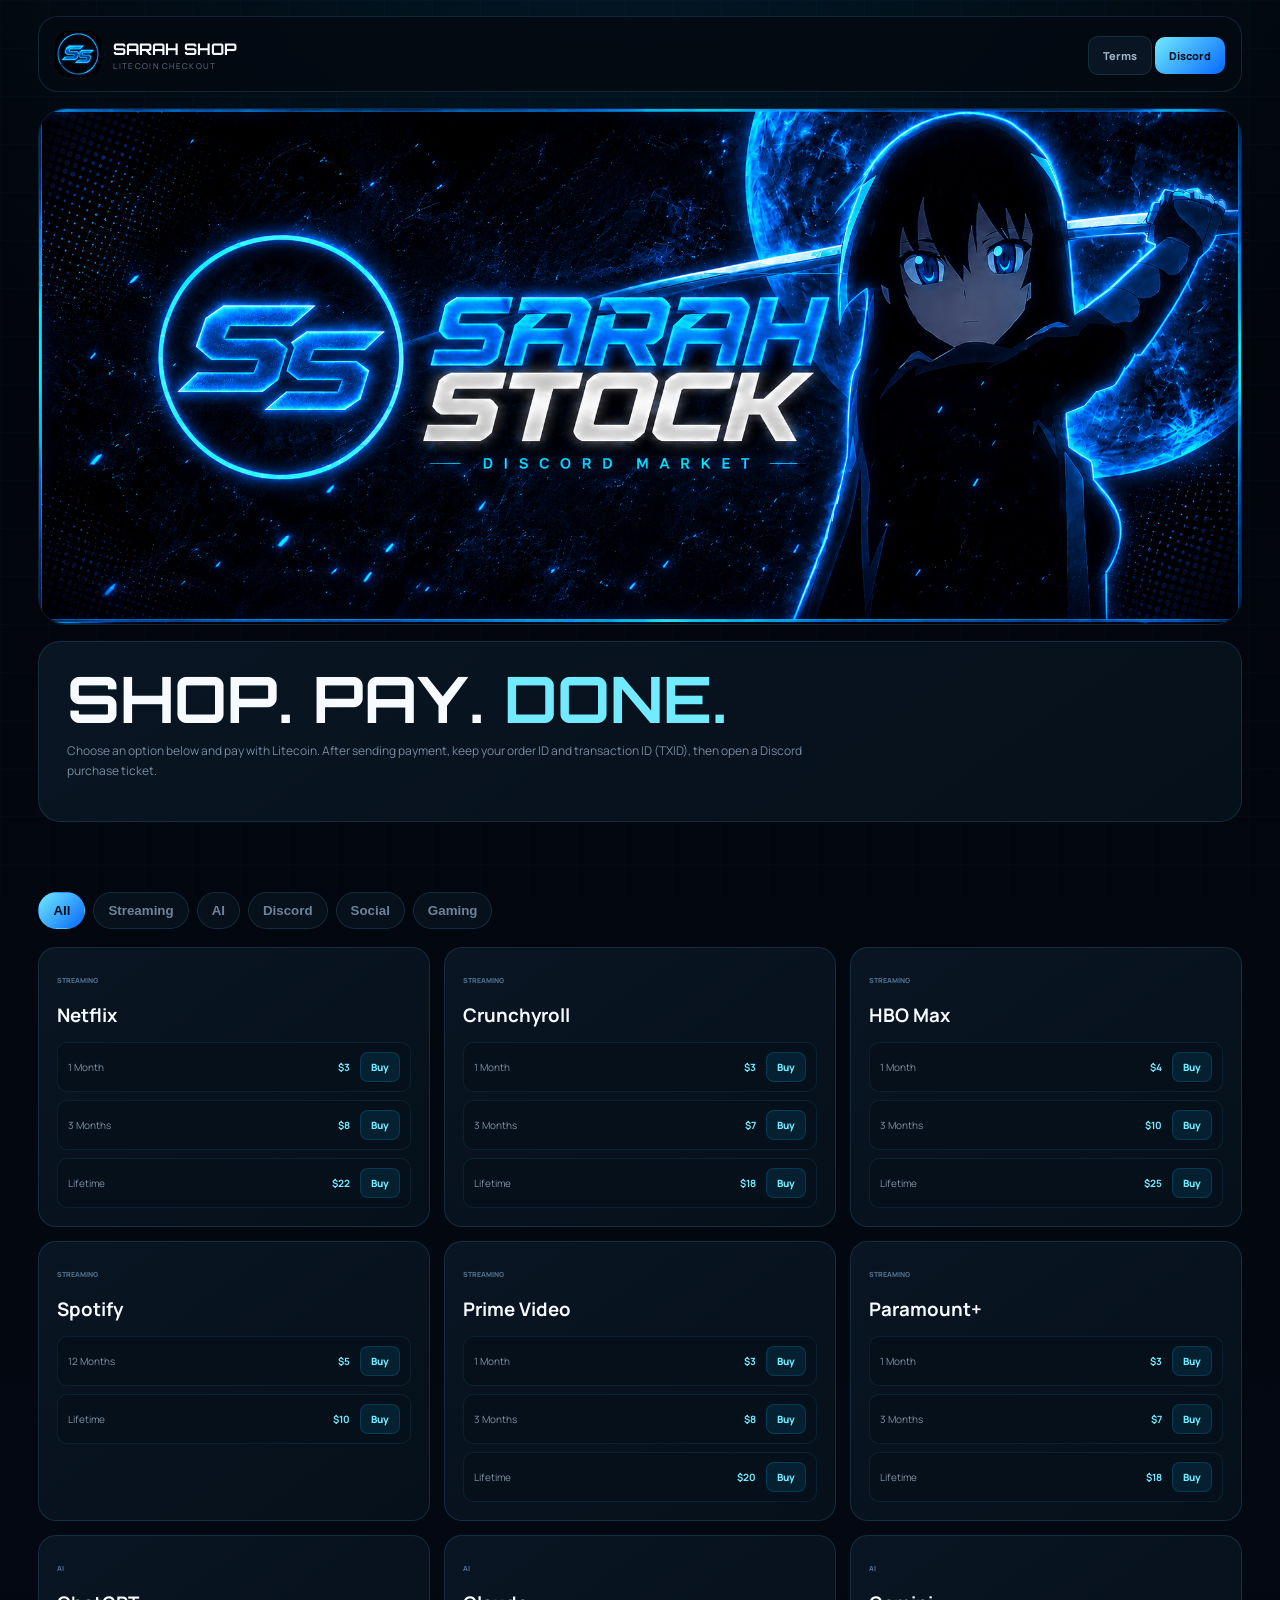
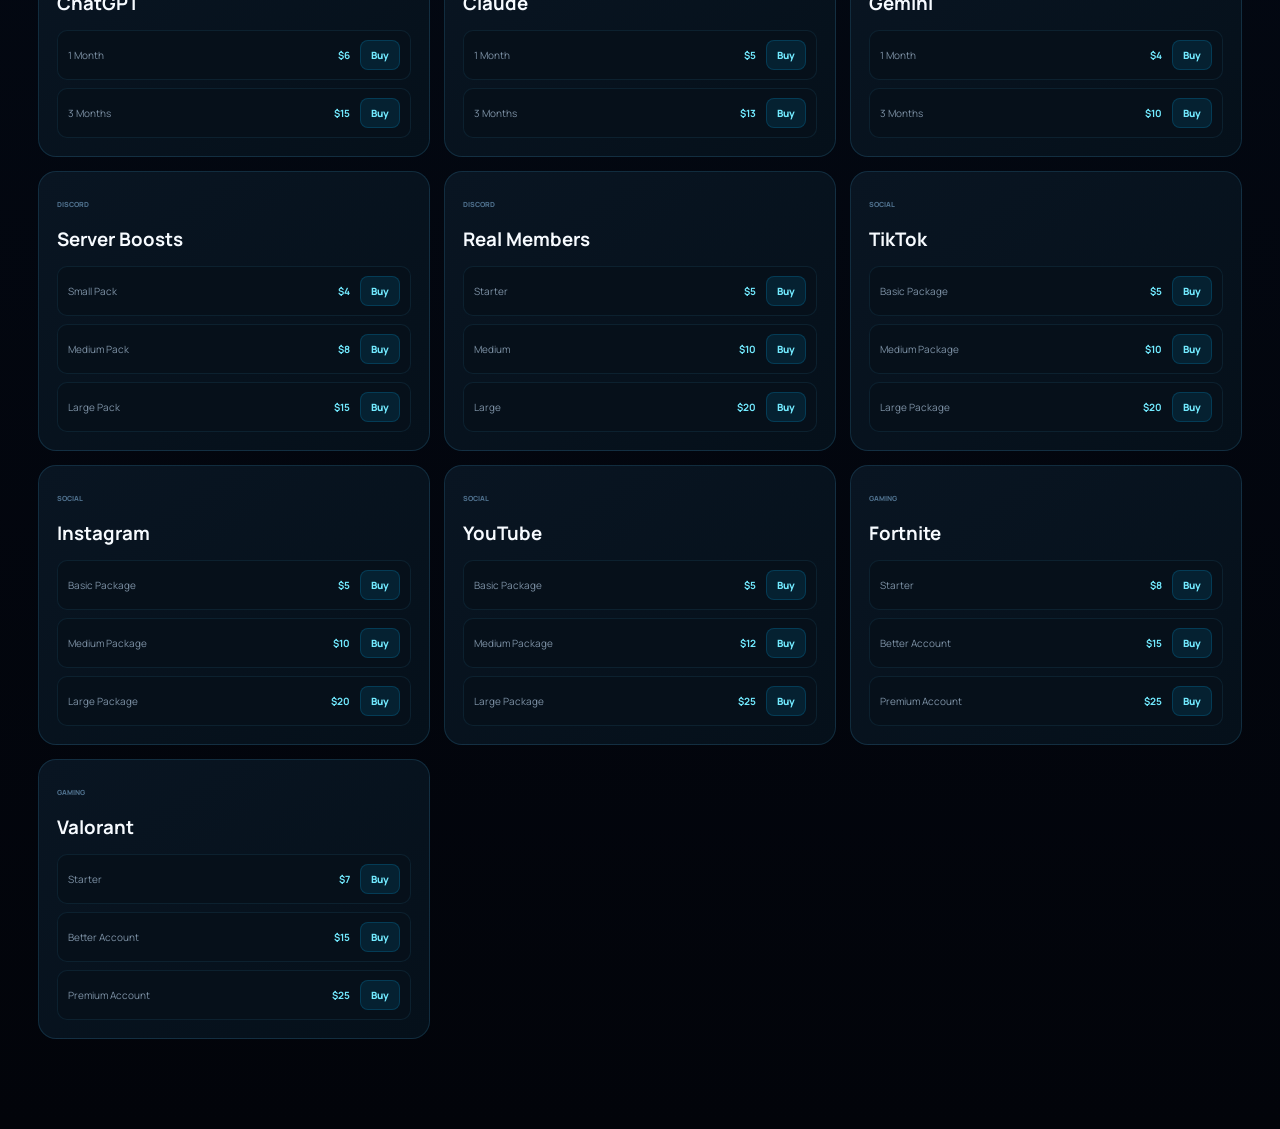
==== index.html @ c87a599e "Add files via upload" ====
<!DOCTYPE html><html lang="en"><head><meta charset="UTF-8"><meta name="viewport" content="width=device-width,initial-scale=1"><title>Sarah Shop — Litecoin Checkout</title><link rel="icon" href="sarah-logo.png"><link rel="preconnect" href="https://fonts.googleapis.com"><link rel="preconnect" href="https://fonts.gstatic.com" crossorigin><link href="https://fonts.googleapis.com/css2?family=Orbitron:wght@500;700;900&family=Manrope:wght@400;600;800&display=swap" rel="stylesheet"><style>
:root{--bg:#02040a;--p:#07111c;--p2:#0a1625;--c:#72eaff;--b:#0568ff;--w:#f7fbff;--m:#768ba0;--l:rgba(83,198,255,.15)}*{box-sizing:border-box}body{margin:0;background:radial-gradient(circle at 50% -10%,rgba(0,183,255,.14),transparent 28%),linear-gradient(#02040a,#030812 55%,#02040a);color:var(--w);font-family:Manrope,sans-serif}a{color:inherit}.wrap{width:min(94%,1500px);margin:auto}.grid{position:fixed;inset:0;z-index:-1;background-image:linear-gradient(rgba(61,183,255,.024) 1px,transparent 1px),linear-gradient(90deg,rgba(61,183,255,.024) 1px,transparent 1px);background-size:48px 48px}.nav{width:min(94%,1500px);margin:16px auto;padding:14px 16px;border:1px solid var(--l);border-radius:20px;background:rgba(4,10,18,.88);display:flex;justify-content:space-between;align-items:center;position:sticky;top:12px;z-index:5}.brand{display:flex;gap:12px;align-items:center;text-decoration:none}.brand img{width:46px;height:46px;border-radius:14px}.brand b{font-family:Orbitron}.small{font-size:8px;color:#61768a;letter-spacing:1.3px}.btn{padding:11px 14px;border-radius:10px;text-decoration:none;border:1px solid var(--l);background:#091522;color:#9eb0c2;font-size:11px;font-weight:800}.btn.primary{background:linear-gradient(135deg,var(--c),var(--b));color:#001018;border:none}.banner{overflow:hidden;border:1px solid var(--l);border-radius:28px}.banner img{width:100%;height:auto;display:block}.hero{margin-top:16px;padding:28px;border:1px solid var(--l);border-radius:22px;background:linear-gradient(145deg,#091522,#05101a)}h1{font-family:Orbitron;font-size:clamp(38px,5vw,68px);line-height:.92;margin:0}.accent{color:var(--c)}.hero p{color:var(--m);font-size:12px;line-height:1.7;max-width:760px}.tabs{display:flex;gap:8px;flex-wrap:wrap;margin:70px 0 18px}.tab{padding:10px 14px;border-radius:999px;border:1px solid var(--l);background:#07111c;color:#6e8499;font-weight:800;cursor:pointer}.tab.active,.tab:hover{background:linear-gradient(135deg,var(--c),var(--b));color:#001018}.products{display:grid;grid-template-columns:repeat(3,1fr);gap:14px;padding-bottom:90px}.product{border:1px solid var(--l);border-radius:18px;background:linear-gradient(145deg,#091522,#05101a);padding:18px}.product small{color:#4f718e;font-weight:800;font-size:7px}.product h3{margin:14px 0}.rows{display:grid;gap:8px}.row{display:grid;grid-template-columns:1fr auto auto;gap:10px;align-items:center;padding:9px 10px;border-radius:10px;border:1px solid rgba(83,198,255,.09);background:#06101a;color:#7d91a5;font-size:10px}.row b{color:var(--c)}.buy{padding:7px 10px;border-radius:8px;text-decoration:none;background:rgba(0,183,255,.1);color:var(--c);border:1px solid rgba(0,183,255,.18);font-weight:800}.hidden{display:none}@media(max-width:900px){.products{grid-template-columns:repeat(2,1fr)}}@media(max-width:620px){.products{grid-template-columns:1fr}.small{display:none}}
</style></head><body><div class="grid"></div><nav class="nav"><a class="brand" href="index.html"><img src="sarah-logo.png"><div><b>SARAH SHOP</b><div class="small">LITECOIN CHECKOUT</div></div></a><div><a class="btn" href="tos.html">Terms</a> <a class="btn primary" target="_blank" href="https://discord.gg/AEdJtcKwVB">Discord</a></div></nav><main class="wrap"><div class="banner"><img src="sarah-banner.png"></div><section class="hero"><h1>SHOP. PAY. <span class="accent">DONE.</span></h1><p>Choose an option below and pay with Litecoin. After sending payment, keep your order ID and transaction ID (TXID), then open a Discord purchase ticket.</p></section><div class="tabs"><button class="tab active" data-cat="all">All</button><button class="tab" data-cat="streaming">Streaming</button><button class="tab" data-cat="ai">AI</button><button class="tab" data-cat="discord">Discord</button><button class="tab" data-cat="social">Social</button><button class="tab" data-cat="gaming">Gaming</button></div><div id="products" class="products"></div></main><script src="products.js"></script><script>
const root=document.getElementById('products'),groups={};for(const p of SARAH_PRODUCTS){const k=p.cat+'|'+p.name;(groups[k]??=[]).push(p)}for(const [k,items] of Object.entries(groups)){const [cat,name]=k.split('|');const card=document.createElement('section');card.className='product';card.dataset.cat=cat;card.innerHTML=`<small>${cat.toUpperCase()}</small><h3>${name}</h3><div class="rows"></div>`;for(const p of items){const r=document.createElement('div');r.className='row';r.innerHTML=`<span>${p.option}</span><b>$${p.price}</b><a class="buy" href="checkout.html?id=${encodeURIComponent(p.id)}">Buy</a>`;card.querySelector('.rows').appendChild(r)}root.appendChild(card)}document.querySelectorAll('.tab').forEach(t=>t.onclick=()=>{document.querySelectorAll('.tab').forEach(x=>x.classList.remove('active'));t.classList.add('active');document.querySelectorAll('.product').forEach(c=>c.classList.toggle('hidden',t.dataset.cat!=='all'&&c.dataset.cat!==t.dataset.cat))});
</script></body></html>
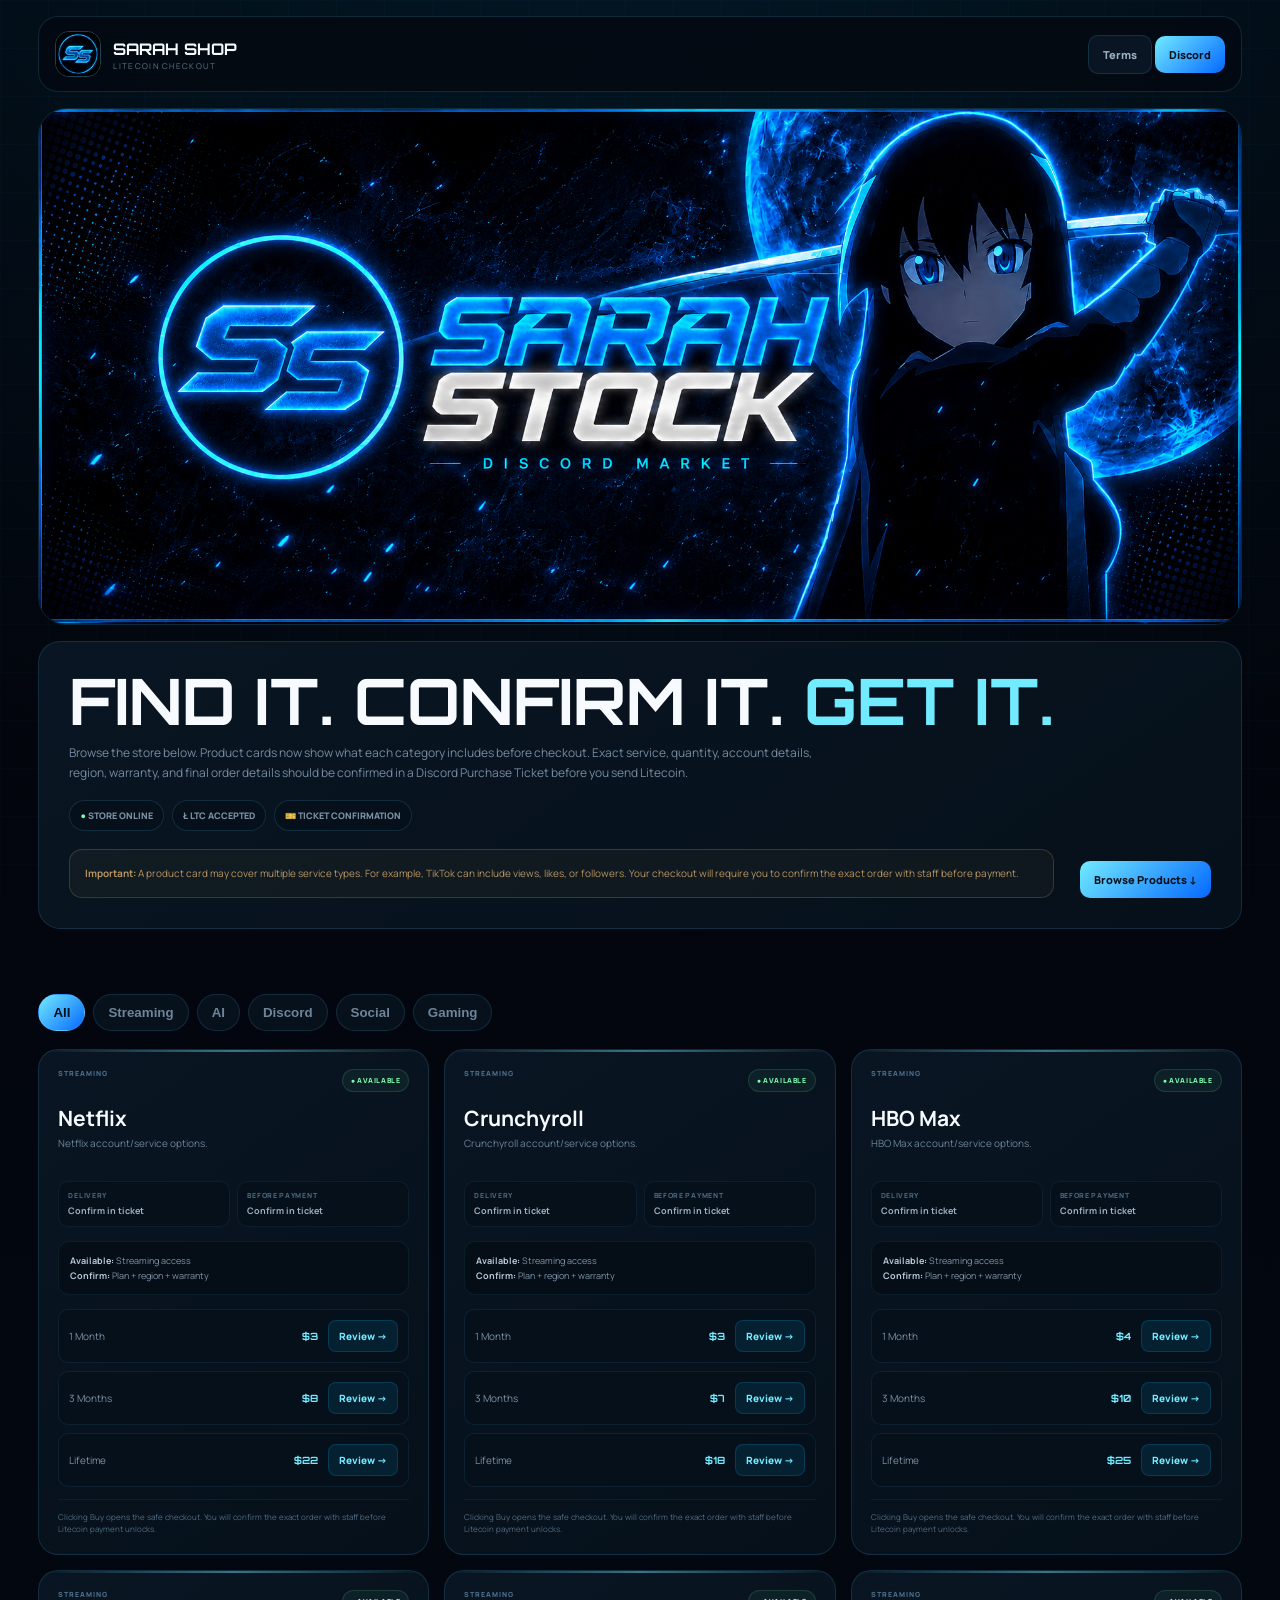
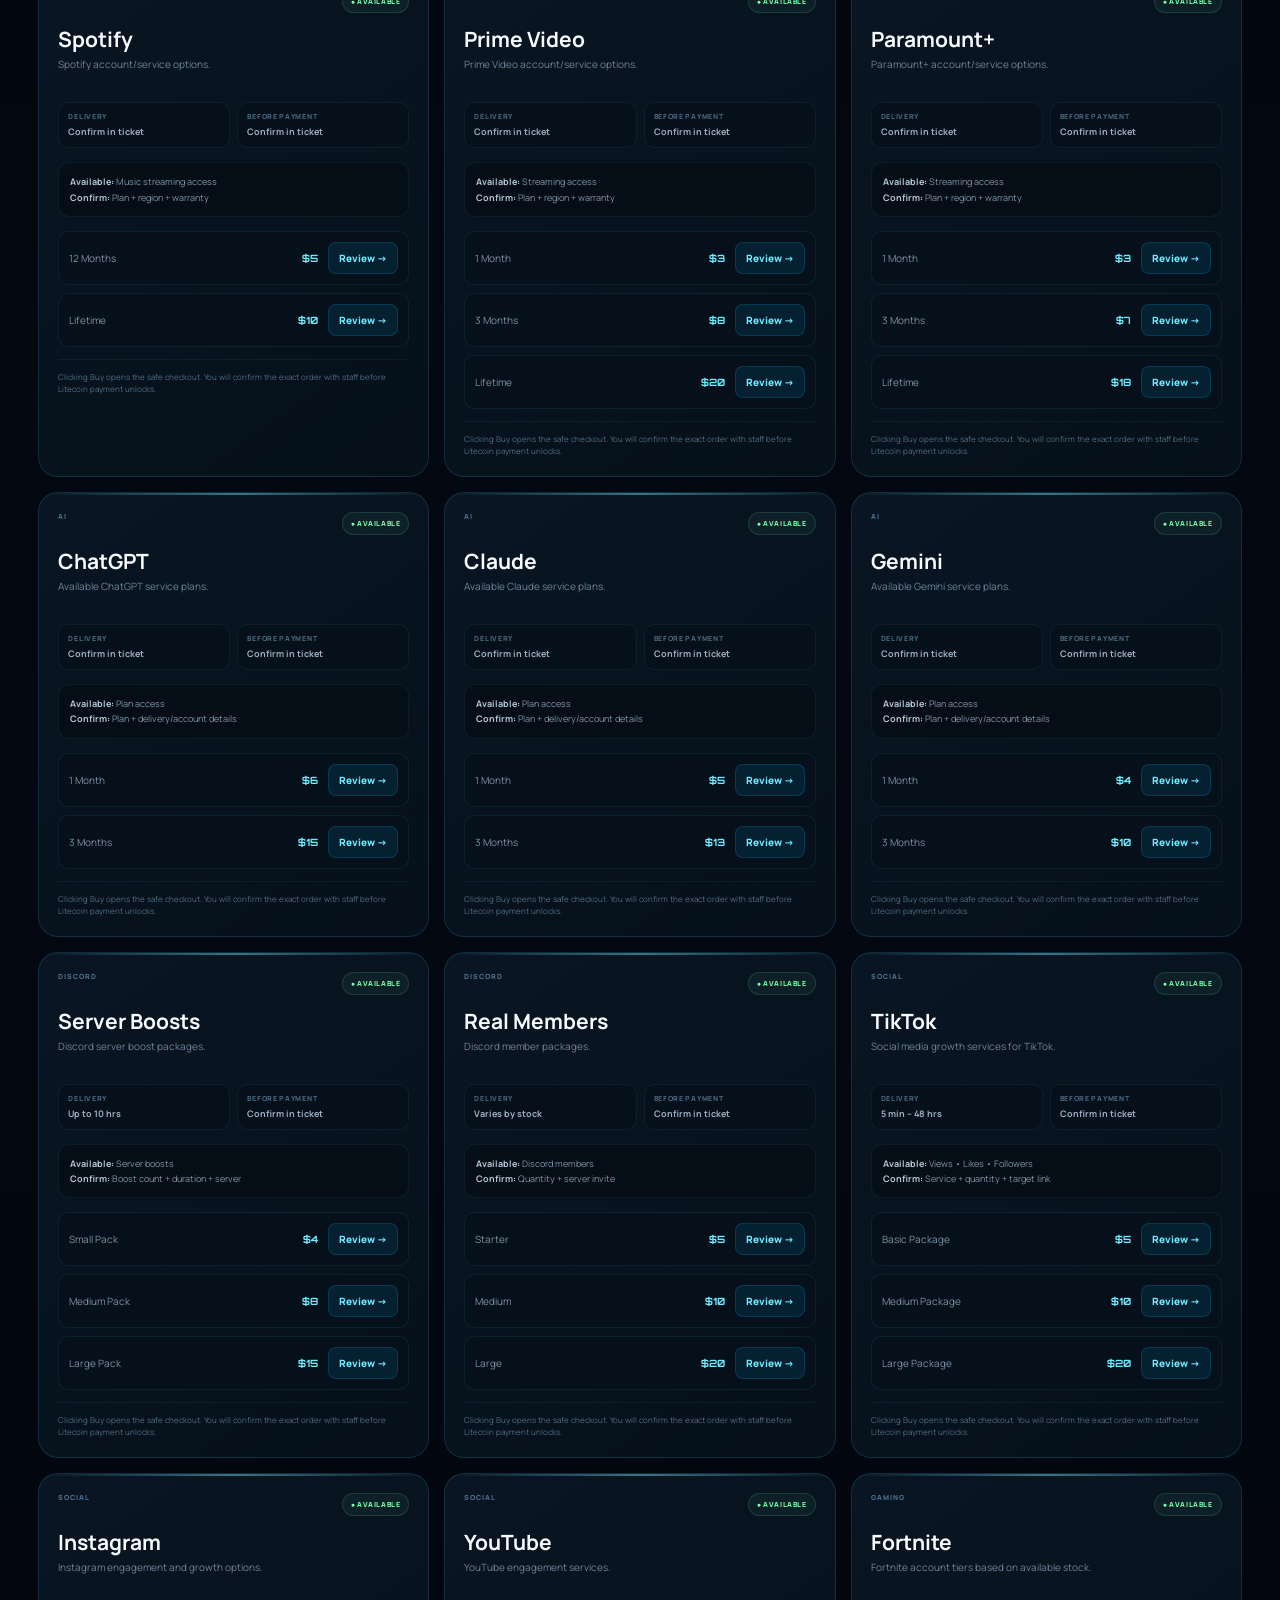
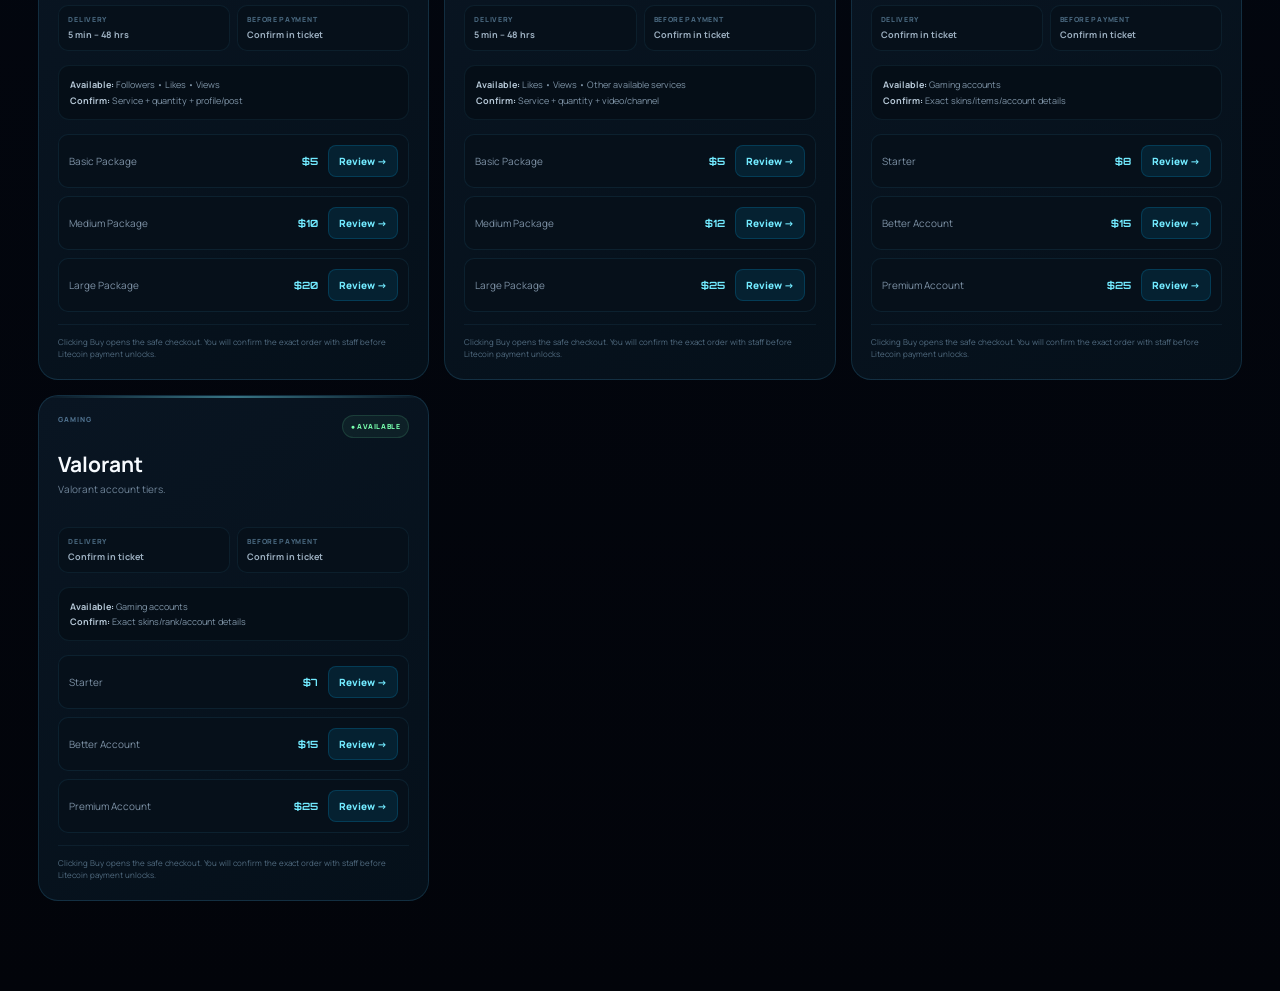
==== commit 9763176f: "Add files via upload" ====
--- a/index.html
+++ b/index.html
@@ -1,5 +1,410 @@
-<!DOCTYPE html><html lang="en"><head><meta charset="UTF-8"><meta name="viewport" content="width=device-width,initial-scale=1"><title>Sarah Shop — Litecoin Checkout</title><link rel="icon" href="sarah-logo.png"><link rel="preconnect" href="https://fonts.googleapis.com"><link rel="preconnect" href="https://fonts.gstatic.com" crossorigin><link href="https://fonts.googleapis.com/css2?family=Orbitron:wght@500;700;900&family=Manrope:wght@400;600;800&display=swap" rel="stylesheet"><style>
-:root{--bg:#02040a;--p:#07111c;--p2:#0a1625;--c:#72eaff;--b:#0568ff;--w:#f7fbff;--m:#768ba0;--l:rgba(83,198,255,.15)}*{box-sizing:border-box}body{margin:0;background:radial-gradient(circle at 50% -10%,rgba(0,183,255,.14),transparent 28%),linear-gradient(#02040a,#030812 55%,#02040a);color:var(--w);font-family:Manrope,sans-serif}a{color:inherit}.wrap{width:min(94%,1500px);margin:auto}.grid{position:fixed;inset:0;z-index:-1;background-image:linear-gradient(rgba(61,183,255,.024) 1px,transparent 1px),linear-gradient(90deg,rgba(61,183,255,.024) 1px,transparent 1px);background-size:48px 48px}.nav{width:min(94%,1500px);margin:16px auto;padding:14px 16px;border:1px solid var(--l);border-radius:20px;background:rgba(4,10,18,.88);display:flex;justify-content:space-between;align-items:center;position:sticky;top:12px;z-index:5}.brand{display:flex;gap:12px;align-items:center;text-decoration:none}.brand img{width:46px;height:46px;border-radius:14px}.brand b{font-family:Orbitron}.small{font-size:8px;color:#61768a;letter-spacing:1.3px}.btn{padding:11px 14px;border-radius:10px;text-decoration:none;border:1px solid var(--l);background:#091522;color:#9eb0c2;font-size:11px;font-weight:800}.btn.primary{background:linear-gradient(135deg,var(--c),var(--b));color:#001018;border:none}.banner{overflow:hidden;border:1px solid var(--l);border-radius:28px}.banner img{width:100%;height:auto;display:block}.hero{margin-top:16px;padding:28px;border:1px solid var(--l);border-radius:22px;background:linear-gradient(145deg,#091522,#05101a)}h1{font-family:Orbitron;font-size:clamp(38px,5vw,68px);line-height:.92;margin:0}.accent{color:var(--c)}.hero p{color:var(--m);font-size:12px;line-height:1.7;max-width:760px}.tabs{display:flex;gap:8px;flex-wrap:wrap;margin:70px 0 18px}.tab{padding:10px 14px;border-radius:999px;border:1px solid var(--l);background:#07111c;color:#6e8499;font-weight:800;cursor:pointer}.tab.active,.tab:hover{background:linear-gradient(135deg,var(--c),var(--b));color:#001018}.products{display:grid;grid-template-columns:repeat(3,1fr);gap:14px;padding-bottom:90px}.product{border:1px solid var(--l);border-radius:18px;background:linear-gradient(145deg,#091522,#05101a);padding:18px}.product small{color:#4f718e;font-weight:800;font-size:7px}.product h3{margin:14px 0}.rows{display:grid;gap:8px}.row{display:grid;grid-template-columns:1fr auto auto;gap:10px;align-items:center;padding:9px 10px;border-radius:10px;border:1px solid rgba(83,198,255,.09);background:#06101a;color:#7d91a5;font-size:10px}.row b{color:var(--c)}.buy{padding:7px 10px;border-radius:8px;text-decoration:none;background:rgba(0,183,255,.1);color:var(--c);border:1px solid rgba(0,183,255,.18);font-weight:800}.hidden{display:none}@media(max-width:900px){.products{grid-template-columns:repeat(2,1fr)}}@media(max-width:620px){.products{grid-template-columns:1fr}.small{display:none}}
-</style></head><body><div class="grid"></div><nav class="nav"><a class="brand" href="index.html"><img src="sarah-logo.png"><div><b>SARAH SHOP</b><div class="small">LITECOIN CHECKOUT</div></div></a><div><a class="btn" href="tos.html">Terms</a> <a class="btn primary" target="_blank" href="https://discord.gg/AEdJtcKwVB">Discord</a></div></nav><main class="wrap"><div class="banner"><img src="sarah-banner.png"></div><section class="hero"><h1>SHOP. PAY. <span class="accent">DONE.</span></h1><p>Choose an option below and pay with Litecoin. After sending payment, keep your order ID and transaction ID (TXID), then open a Discord purchase ticket.</p></section><div class="tabs"><button class="tab active" data-cat="all">All</button><button class="tab" data-cat="streaming">Streaming</button><button class="tab" data-cat="ai">AI</button><button class="tab" data-cat="discord">Discord</button><button class="tab" data-cat="social">Social</button><button class="tab" data-cat="gaming">Gaming</button></div><div id="products" class="products"></div></main><script src="products.js"></script><script>
-const root=document.getElementById('products'),groups={};for(const p of SARAH_PRODUCTS){const k=p.cat+'|'+p.name;(groups[k]??=[]).push(p)}for(const [k,items] of Object.entries(groups)){const [cat,name]=k.split('|');const card=document.createElement('section');card.className='product';card.dataset.cat=cat;card.innerHTML=`<small>${cat.toUpperCase()}</small><h3>${name}</h3><div class="rows"></div>`;for(const p of items){const r=document.createElement('div');r.className='row';r.innerHTML=`<span>${p.option}</span><b>$${p.price}</b><a class="buy" href="checkout.html?id=${encodeURIComponent(p.id)}">Buy</a>`;card.querySelector('.rows').appendChild(r)}root.appendChild(card)}document.querySelectorAll('.tab').forEach(t=>t.onclick=()=>{document.querySelectorAll('.tab').forEach(x=>x.classList.remove('active'));t.classList.add('active');document.querySelectorAll('.product').forEach(c=>c.classList.toggle('hidden',t.dataset.cat!=='all'&&c.dataset.cat!==t.dataset.cat))});
-</script></body></html>
+<!DOCTYPE html>
+<html lang="en">
+<head>
+<meta charset="UTF-8">
+<meta name="viewport" content="width=device-width,initial-scale=1">
+<title>Sarah Shop — Store</title>
+<link rel="icon" href="sarah-logo.png">
+<link rel="preconnect" href="https://fonts.googleapis.com">
+<link rel="preconnect" href="https://fonts.gstatic.com" crossorigin>
+<link href="https://fonts.googleapis.com/css2?family=Orbitron:wght@500;700;900&family=Manrope:wght@400;600;800&display=swap" rel="stylesheet">
+
+<style>
+:root{
+  --bg:#02040a;--p:#07111c;--p2:#0a1625;--c:#72eaff;--b:#0568ff;
+  --w:#f7fbff;--m:#768ba0;--l:rgba(83,198,255,.15);--green:#78ffae;--gold:#ffc56d
+}
+*{box-sizing:border-box}
+html{scroll-behavior:smooth}
+body{
+  margin:0;min-height:100vh;color:var(--w);font-family:Manrope,sans-serif;
+  background:radial-gradient(circle at 50% -10%,rgba(0,183,255,.14),transparent 28%),
+  linear-gradient(#02040a,#030812 55%,#02040a)
+}
+a{color:inherit}.wrap{width:min(94%,1500px);margin:auto}
+.grid{position:fixed;inset:0;z-index:-1;background-image:linear-gradient(rgba(61,183,255,.024) 1px,transparent 1px),linear-gradient(90deg,rgba(61,183,255,.024) 1px,transparent 1px);background-size:48px 48px}
+.nav{
+  width:min(94%,1500px);margin:16px auto;padding:14px 16px;border:1px solid var(--l);
+  border-radius:20px;background:rgba(4,10,18,.88);display:flex;justify-content:space-between;
+  align-items:center;position:sticky;top:12px;z-index:20;backdrop-filter:blur(18px)
+}
+.brand{display:flex;gap:12px;align-items:center;text-decoration:none}
+.brand img{width:46px;height:46px;border-radius:14px;object-fit:cover;border:1px solid rgba(114,234,255,.25)}
+.brand b{font-family:Orbitron}.small{font-size:8px;color:#61768a;letter-spacing:1.3px}
+.btn{
+  padding:11px 14px;border-radius:10px;text-decoration:none;border:1px solid var(--l);
+  background:#091522;color:#9eb0c2;font-size:11px;font-weight:800;display:inline-flex;align-items:center;justify-content:center
+}
+.btn.primary{background:linear-gradient(135deg,var(--c),var(--b));color:#001018;border:none}
+.banner{overflow:hidden;border:1px solid var(--l);border-radius:28px}
+.banner img{width:100%;height:auto;display:block}
+.hero{
+  margin-top:16px;padding:30px;border:1px solid var(--l);border-radius:22px;
+  background:linear-gradient(145deg,#091522,#05101a);display:flex;align-items:end;justify-content:space-between;gap:22px
+}
+h1{font-family:Orbitron;font-size:clamp(38px,5vw,68px);line-height:.92;margin:0}.accent{color:var(--c)}
+.hero p{color:var(--m);font-size:12px;line-height:1.7;max-width:760px}
+.store-status{display:flex;gap:8px;flex-wrap:wrap;margin-top:17px}
+.status-pill{
+  padding:8px 10px;border:1px solid var(--l);border-radius:999px;background:#06101a;
+  color:#7e93a6;font-size:9px;font-weight:800
+}
+.status-pill strong{color:var(--green)}
+.ticket-note{
+  margin-top:18px;padding:15px;border:1px solid rgba(255,197,109,.18);border-radius:13px;
+  background:rgba(255,197,109,.04);color:#b89462;font-size:10px;line-height:1.65
+}
+.tabs{display:flex;gap:8px;flex-wrap:wrap;margin:65px 0 18px}
+.tab{
+  padding:10px 14px;border-radius:999px;border:1px solid var(--l);background:#07111c;
+  color:#6e8499;font-weight:800;cursor:pointer
+}
+.tab.active,.tab:hover{background:linear-gradient(135deg,var(--c),var(--b));color:#001018}
+.products{display:grid;grid-template-columns:repeat(3,1fr);gap:15px;padding-bottom:90px}
+.product{
+  position:relative;overflow:hidden;border:1px solid var(--l);border-radius:20px;
+  background:linear-gradient(145deg,#091522,#05101a);padding:19px;transition:.2s ease
+}
+.product:hover{transform:translateY(-3px);border-color:rgba(83,198,255,.3);box-shadow:0 18px 50px rgba(0,0,0,.18)}
+.product:before{
+  content:"";position:absolute;inset:0 0 auto;height:2px;
+  background:linear-gradient(90deg,transparent,var(--c),transparent);opacity:.45
+}
+.product-top{display:flex;justify-content:space-between;align-items:flex-start;gap:10px}
+.product small{color:#4f718e;font-weight:800;font-size:7px;letter-spacing:1px}
+.badge{
+  padding:6px 8px;border-radius:999px;background:rgba(120,255,174,.06);
+  border:1px solid rgba(120,255,174,.13);color:var(--green);font-size:7px;font-weight:900;letter-spacing:.6px
+}
+.product h3{margin:12px 0 4px;font-size:21px}
+.desc{color:#6f8498;font-size:10px;line-height:1.55;min-height:31px}
+.details{
+  display:grid;grid-template-columns:1fr 1fr;gap:7px;margin:14px 0
+}
+.detail{
+  padding:9px;border:1px solid rgba(83,198,255,.08);border-radius:10px;background:#06101a
+}
+.detail span{display:block;color:#49677e;font-size:7px;font-weight:900;letter-spacing:.7px}
+.detail b{display:block;margin-top:4px;color:#9db0c1;font-size:9px}
+.service-list{
+  margin:0 0 14px;padding:11px;border:1px solid rgba(83,198,255,.08);
+  border-radius:11px;background:#050e17;color:#7f94a7;font-size:9px;line-height:1.7
+}
+.service-list strong{color:#b6c8d7}
+.rows{display:grid;gap:8px}
+.row{
+  display:grid;grid-template-columns:1fr auto auto;gap:10px;align-items:center;padding:10px;
+  border-radius:10px;border:1px solid rgba(83,198,255,.09);background:#06101a;color:#7d91a5;font-size:10px
+}
+.row b{color:var(--c);font-family:Orbitron;font-size:10px}
+.buy{
+  padding:8px 10px;border-radius:8px;text-decoration:none;background:rgba(0,183,255,.1);
+  color:var(--c);border:1px solid rgba(0,183,255,.18);font-weight:800;transition:.15s ease
+}
+.buy:hover{background:linear-gradient(135deg,var(--c),var(--b));color:#001018}
+.card-foot{
+  margin-top:12px;padding-top:11px;border-top:1px solid rgba(83,198,255,.07);
+  color:#526c81;font-size:8px;line-height:1.5
+}
+.hidden{display:none}
+@media(max-width:1000px){.products{grid-template-columns:repeat(2,1fr)}.hero{display:block}}
+@media(max-width:620px){.products{grid-template-columns:1fr}.small{display:none}.details{grid-template-columns:1fr}.nav{padding:11px}.hero{padding:22px}}
+</style>
+</head>
+
+<body>
+<div class="grid"></div>
+
+<nav class="nav">
+  <a class="brand" href="index.html">
+    <img src="sarah-logo.png" alt="Sarah Shop">
+    <div><b>SARAH SHOP</b><div class="small">LITECOIN CHECKOUT</div></div>
+  </a>
+  <div>
+    <a class="btn" href="tos.html">Terms</a>
+    <a class="btn primary" target="_blank" href="https://discord.gg/AEdJtcKwVB">Discord</a>
+  </div>
+</nav>
+
+<main class="wrap">
+  <div class="banner"><img src="sarah-banner.png" alt="Sarah Shop banner"></div>
+
+  <section class="hero">
+    <div>
+      <h1>FIND IT. CONFIRM IT. <span class="accent">GET IT.</span></h1>
+      <p>
+        Browse the store below. Product cards now show what each category includes before checkout.
+        Exact service, quantity, account details, region, warranty, and final order details should be confirmed
+        in a Discord Purchase Ticket before you send Litecoin.
+      </p>
+      <div class="store-status">
+        <span class="status-pill"><strong>●</strong> STORE ONLINE</span>
+        <span class="status-pill">Ł LTC ACCEPTED</span>
+        <span class="status-pill">🎫 TICKET CONFIRMATION</span>
+      </div>
+      <div class="ticket-note">
+        <b>Important:</b> A product card may cover multiple service types. For example, TikTok can include
+        views, likes, or followers. Your checkout will require you to confirm the exact order with staff before payment.
+      </div>
+    </div>
+    <a class="btn primary" href="#products">Browse Products ↓</a>
+  </section>
+
+  <div class="tabs">
+    <button class="tab active" data-cat="all">All</button>
+    <button class="tab" data-cat="streaming">Streaming</button>
+    <button class="tab" data-cat="ai">AI</button>
+    <button class="tab" data-cat="discord">Discord</button>
+    <button class="tab" data-cat="social">Social</button>
+    <button class="tab" data-cat="gaming">Gaming</button>
+  </div>
+
+  <div id="products" class="products"></div>
+</main>
+
+<script src="products.js"></script>
+
+<script>
+const CARD_INFO = {
+  "TikTok":{
+    desc:"Social media growth services for TikTok.",
+    services:"Views • Likes • Followers",
+    confirm:"Service + quantity + target link",
+    delivery:"5 min – 48 hrs"
+  },
+  "Instagram":{
+    desc:"Instagram engagement and growth options.",
+    services:"Followers • Likes • Views",
+    confirm:"Service + quantity + profile/post",
+    delivery:"5 min – 48 hrs"
+  },
+  "YouTube":{
+    desc:"YouTube engagement services.",
+    services:"Likes • Views • Other available services",
+    confirm:"Service + quantity + video/channel",
+    delivery:"5 min – 48 hrs"
+  },
+  "Server Boosts":{
+    desc:"Discord server boost packages.",
+    services:"Server boosts",
+    confirm:"Boost count + duration + server",
+    delivery:"Up to 10 hrs"
+  },
+  "Real Members":{
+    desc:"Discord member packages.",
+    services:"Discord members",
+    confirm:"Quantity + server invite",
+    delivery:"Varies by stock"
+  },
+  "Aged Accounts":{
+    desc:"Available aged Discord account tiers.",
+    services:"Account age/type varies by tier",
+    confirm:"Exact account details + warranty",
+    delivery:"Confirm in ticket"
+  },
+  "Decorations":{
+    desc:"Available Discord decoration options.",
+    services:"Profile/account decorations",
+    confirm:"Exact decoration/item",
+    delivery:"Confirm in ticket"
+  },
+  "ChatGPT":{
+    desc:"Available ChatGPT service plans.",
+    services:"Plan access",
+    confirm:"Plan + delivery/account details",
+    delivery:"Confirm in ticket"
+  },
+  "Claude":{
+    desc:"Available Claude service plans.",
+    services:"Plan access",
+    confirm:"Plan + delivery/account details",
+    delivery:"Confirm in ticket"
+  },
+  "Gemini":{
+    desc:"Available Gemini service plans.",
+    services:"Plan access",
+    confirm:"Plan + delivery/account details",
+    delivery:"Confirm in ticket"
+  },
+  "Netflix":{
+    desc:"Netflix account/service options.",
+    services:"Streaming access",
+    confirm:"Plan + region + warranty",
+    delivery:"Confirm in ticket"
+  },
+  "Crunchyroll":{
+    desc:"Crunchyroll account/service options.",
+    services:"Streaming access",
+    confirm:"Plan + region + warranty",
+    delivery:"Confirm in ticket"
+  },
+  "HBO Max":{
+    desc:"HBO Max account/service options.",
+    services:"Streaming access",
+    confirm:"Plan + region + warranty",
+    delivery:"Confirm in ticket"
+  },
+  "Spotify":{
+    desc:"Spotify account/service options.",
+    services:"Music streaming access",
+    confirm:"Plan + region + warranty",
+    delivery:"Confirm in ticket"
+  },
+  "Prime Video":{
+    desc:"Prime Video account/service options.",
+    services:"Streaming access",
+    confirm:"Plan + region + warranty",
+    delivery:"Confirm in ticket"
+  },
+  "Paramount+":{
+    desc:"Paramount+ account/service options.",
+    services:"Streaming access",
+    confirm:"Plan + region + warranty",
+    delivery:"Confirm in ticket"
+  },
+  "Fortnite":{
+    desc:"Fortnite account tiers based on available stock.",
+    services:"Gaming accounts",
+    confirm:"Exact skins/items/account details",
+    delivery:"Confirm in ticket"
+  },
+  "Rainbow Six":{
+    desc:"Rainbow Six account tiers.",
+    services:"Gaming accounts",
+    confirm:"Exact account contents/details",
+    delivery:"Confirm in ticket"
+  },
+  "Valorant":{
+    desc:"Valorant account tiers.",
+    services:"Gaming accounts",
+    confirm:"Exact skins/rank/account details",
+    delivery:"Confirm in ticket"
+  },
+  "Minecraft":{
+    desc:"Minecraft account options.",
+    services:"Gaming accounts",
+    confirm:"Edition/account details",
+    delivery:"Confirm in ticket"
+  },
+  "Roblox":{
+    desc:"Roblox account tiers based on available stock.",
+    services:"Gaming accounts",
+    confirm:"Exact account contents/details",
+    delivery:"Confirm in ticket"
+  },
+  "Rust":{
+    desc:"Rust account options.",
+    services:"Gaming accounts",
+    confirm:"Exact account details",
+    delivery:"Confirm in ticket"
+  },
+  "Apex":{
+    desc:"Apex account tiers.",
+    services:"Gaming accounts",
+    confirm:"Exact skins/rank/account details",
+    delivery:"Confirm in ticket"
+  },
+  "Steam Games Accounts":{
+    desc:"Steam account options based on available stock.",
+    services:"Steam game accounts",
+    confirm:"Exact games/account details",
+    delivery:"Confirm in ticket"
+  },
+  "Epic Games Accounts":{
+    desc:"Epic Games account options based on available stock.",
+    services:"Epic game accounts",
+    confirm:"Exact games/account details",
+    delivery:"Confirm in ticket"
+  }
+};
+
+function productCategory(p){
+  return p.cat || p.category || "other";
+}
+
+const root=document.getElementById("products");
+const groups={};
+
+for(const p of window.SARAH_PRODUCTS){
+  const cat=productCategory(p);
+  const key=cat+"|"+p.name;
+  (groups[key]??=[]).push(p);
+}
+
+for(const [key,items] of Object.entries(groups)){
+  const [cat,name]=key.split("|");
+  const info=CARD_INFO[name] || {
+    desc:"Available Sarah Shop product.",
+    services:"See available options below",
+    confirm:"Exact order details",
+    delivery:"Confirm in ticket"
+  };
+
+  const card=document.createElement("section");
+  card.className="product";
+  card.dataset.cat=cat;
+
+  card.innerHTML=`
+    <div class="product-top">
+      <small>${cat.toUpperCase()}</small>
+      <span class="badge">● AVAILABLE</span>
+    </div>
+
+    <h3>${name}</h3>
+    <div class="desc">${info.desc}</div>
+
+    <div class="details">
+      <div class="detail">
+        <span>DELIVERY</span>
+        <b>${info.delivery}</b>
+      </div>
+      <div class="detail">
+        <span>BEFORE PAYMENT</span>
+        <b>Confirm in ticket</b>
+      </div>
+    </div>
+
+    <div class="service-list">
+      <strong>Available:</strong> ${info.services}<br>
+      <strong>Confirm:</strong> ${info.confirm}
+    </div>
+
+    <div class="rows"></div>
+
+    <div class="card-foot">
+      Clicking Buy opens the safe checkout. You will confirm the exact order with staff before Litecoin payment unlocks.
+    </div>
+  `;
+
+  const rows=card.querySelector(".rows");
+
+  for(const p of items){
+    const row=document.createElement("div");
+    row.className="row";
+    row.innerHTML=`
+      <span>${p.option}</span>
+      <b>$${Number(p.price).toFixed(Number(p.price)%1 ? 2 : 0)}</b>
+      <a class="buy" href="checkout.html?id=${encodeURIComponent(p.id)}">Review →</a>
+    `;
+    rows.appendChild(row);
+  }
+
+  root.appendChild(card);
+}
+
+document.querySelectorAll(".tab").forEach(tab=>{
+  tab.addEventListener("click",()=>{
+    document.querySelectorAll(".tab").forEach(x=>x.classList.remove("active"));
+    tab.classList.add("active");
+
+    document.querySelectorAll(".product").forEach(card=>{
+      card.classList.toggle(
+        "hidden",
+        tab.dataset.cat!=="all" && card.dataset.cat!==tab.dataset.cat
+      );
+    });
+  });
+});
+</script>
+</body>
+</html>
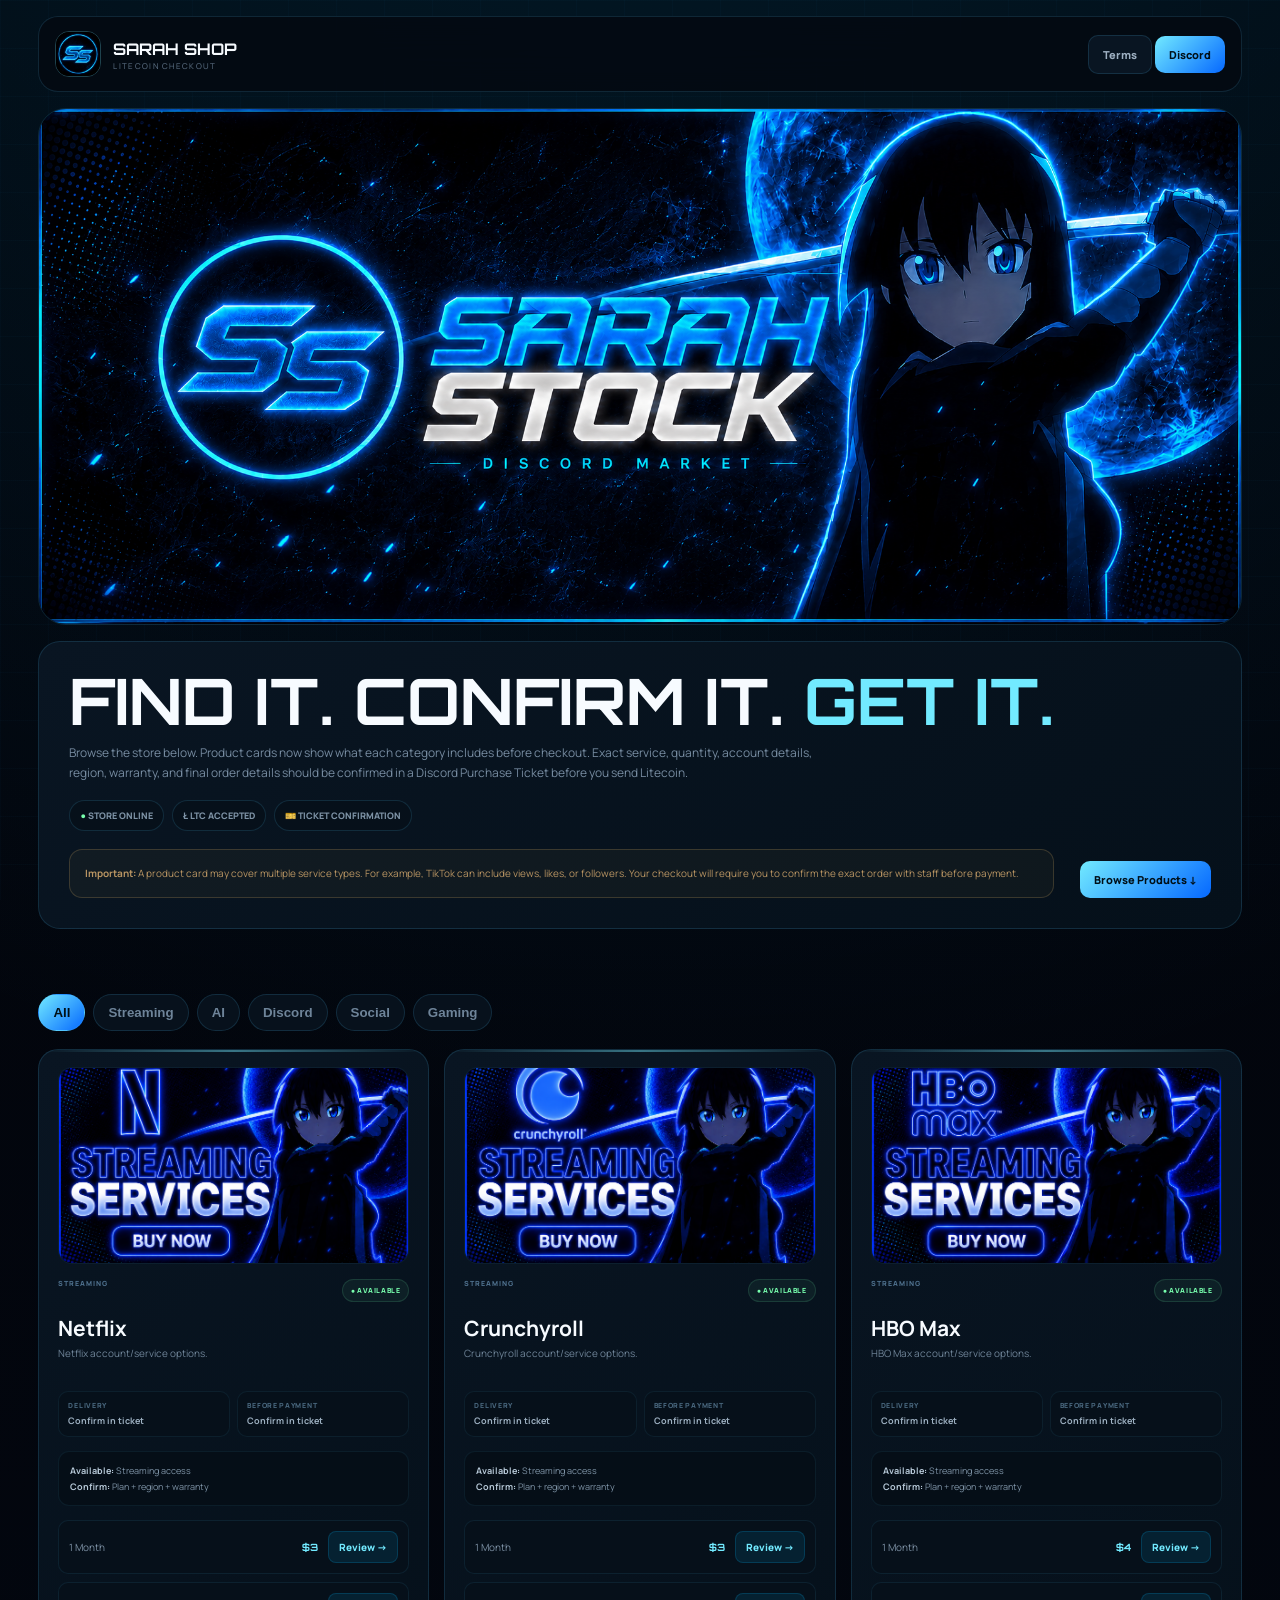
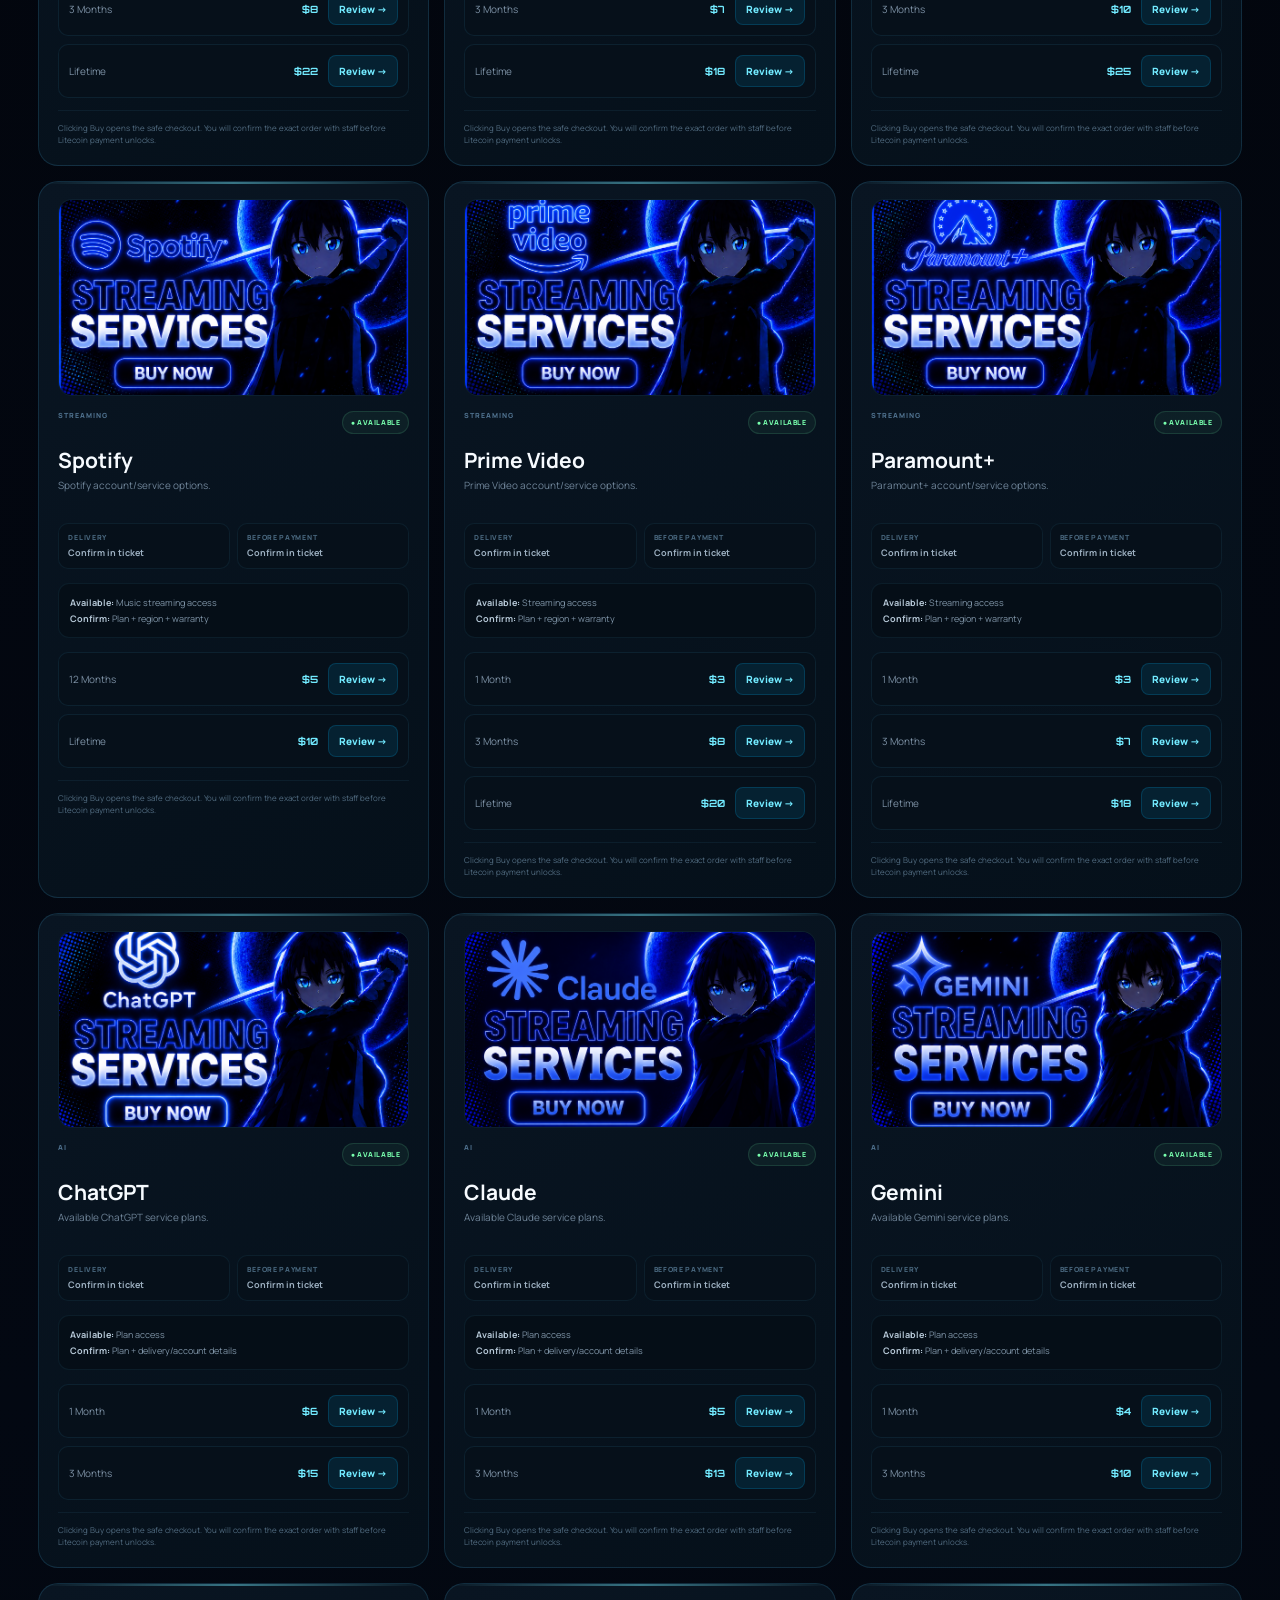
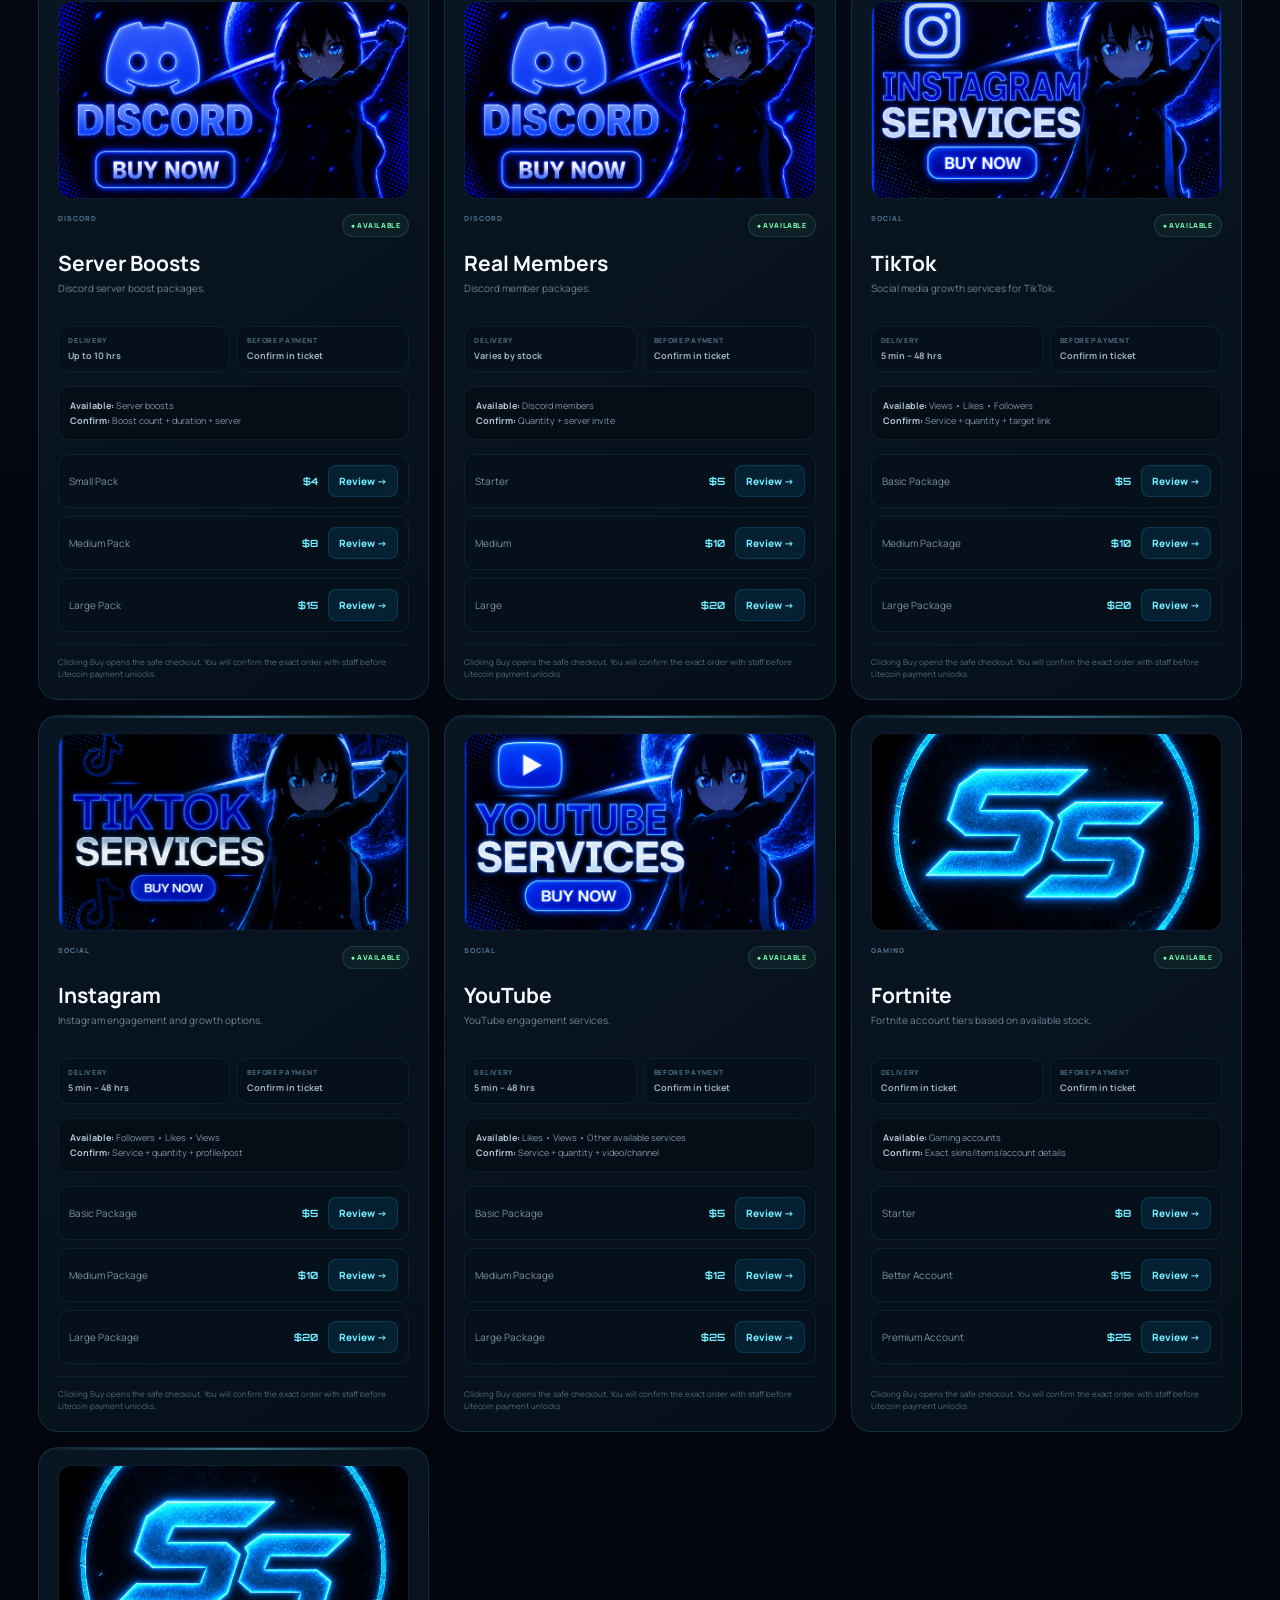
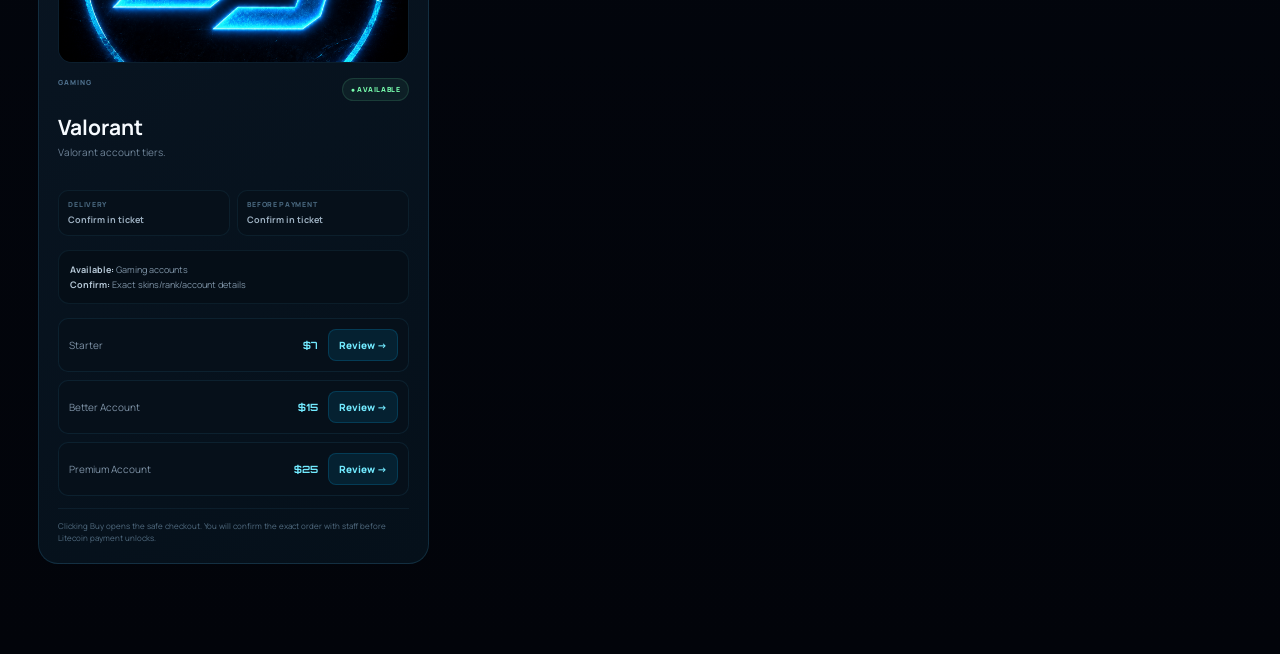
==== commit 22e1f6b2: "Add files via upload" ====
--- a/index.html
+++ b/index.html
@@ -66,6 +66,27 @@
   background:linear-gradient(145deg,#091522,#05101a);padding:19px;transition:.2s ease
 }
 .product:hover{transform:translateY(-3px);border-color:rgba(83,198,255,.3);box-shadow:0 18px 50px rgba(0,0,0,.18)}
+.product-image{
+  width:100%;
+  aspect-ratio:16/9;
+  margin:-2px 0 15px;
+  border-radius:14px;
+  overflow:hidden;
+  border:1px solid rgba(83,198,255,.12);
+  background:#020811;
+}
+.product-image img{
+  width:100%;
+  height:100%;
+  display:block;
+  object-fit:cover;
+  transition:transform .25s ease, filter .25s ease;
+}
+.product:hover .product-image img{
+  transform:scale(1.025);
+  filter:brightness(1.06);
+}
+
 .product:before{
   content:"";position:absolute;inset:0 0 auto;height:2px;
   background:linear-gradient(90deg,transparent,var(--c),transparent);opacity:.45
@@ -165,6 +186,25 @@
 <script src="products.js"></script>
 
 <script>
+const PRODUCT_IMAGES = {
+  "TikTok":"tiktok.png",
+  "Instagram":"instagram.png",
+  "YouTube":"youtube.png",
+  "Netflix":"netflix.png",
+  "Crunchyroll":"crunchyroll.png",
+  "HBO Max":"hbo-max.png",
+  "Spotify":"spotify.png",
+  "Prime Video":"prime-video.png",
+  "Paramount+":"paramount-plus.png",
+  "ChatGPT":"chatgpt.png",
+  "Claude":"claude.png",
+  "Gemini":"gemini.png",
+  "Server Boosts":"discord.png",
+  "Real Members":"discord.png",
+  "Aged Accounts":"discord.png",
+  "Decorations":"discord.png"
+};
+
 const CARD_INFO = {
   "TikTok":{
     desc:"Social media growth services for TikTok.",
@@ -344,7 +384,13 @@
   card.className="product";
   card.dataset.cat=cat;
 
+  const productImage = PRODUCT_IMAGES[name] || "sarah-logo.png";
+
   card.innerHTML=`
+    <div class="product-image">
+      <img src="${productImage}" alt="${name}" loading="lazy">
+    </div>
+
     <div class="product-top">
       <small>${cat.toUpperCase()}</small>
       <span class="badge">● AVAILABLE</span>
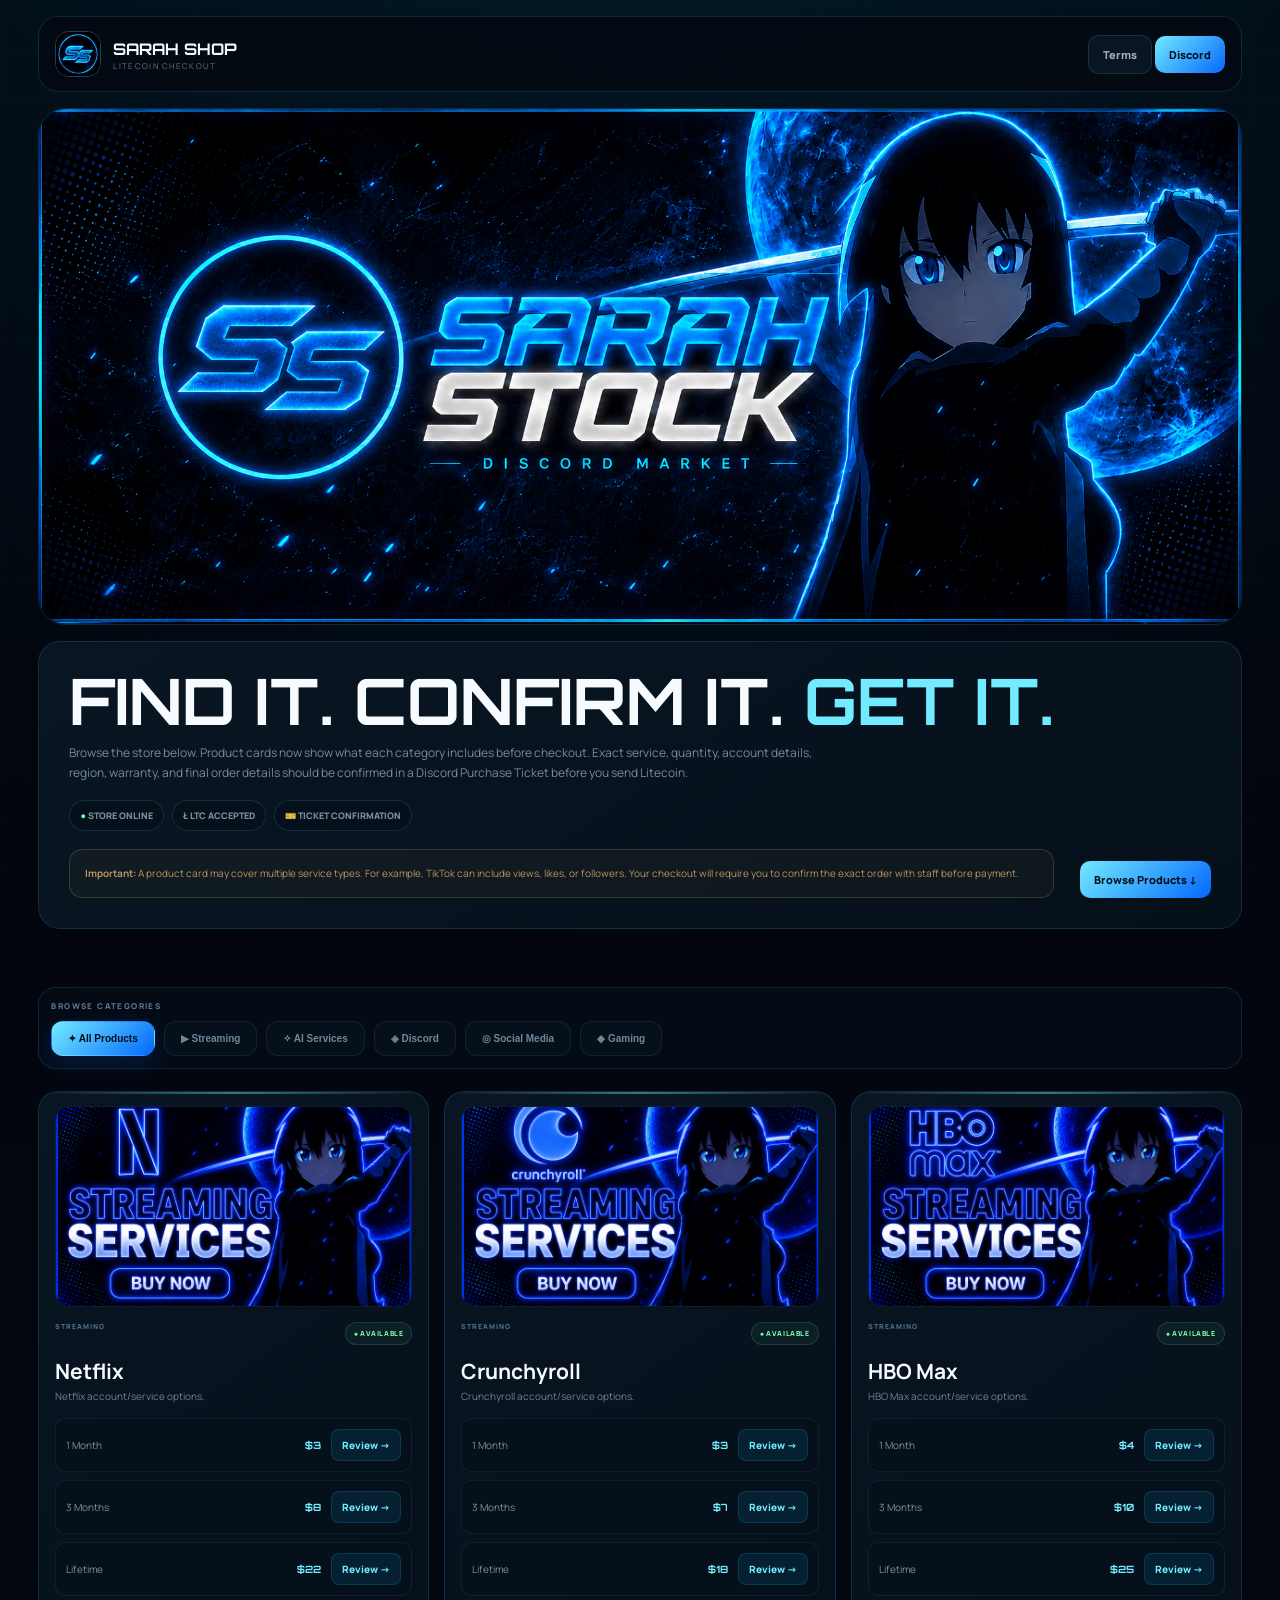
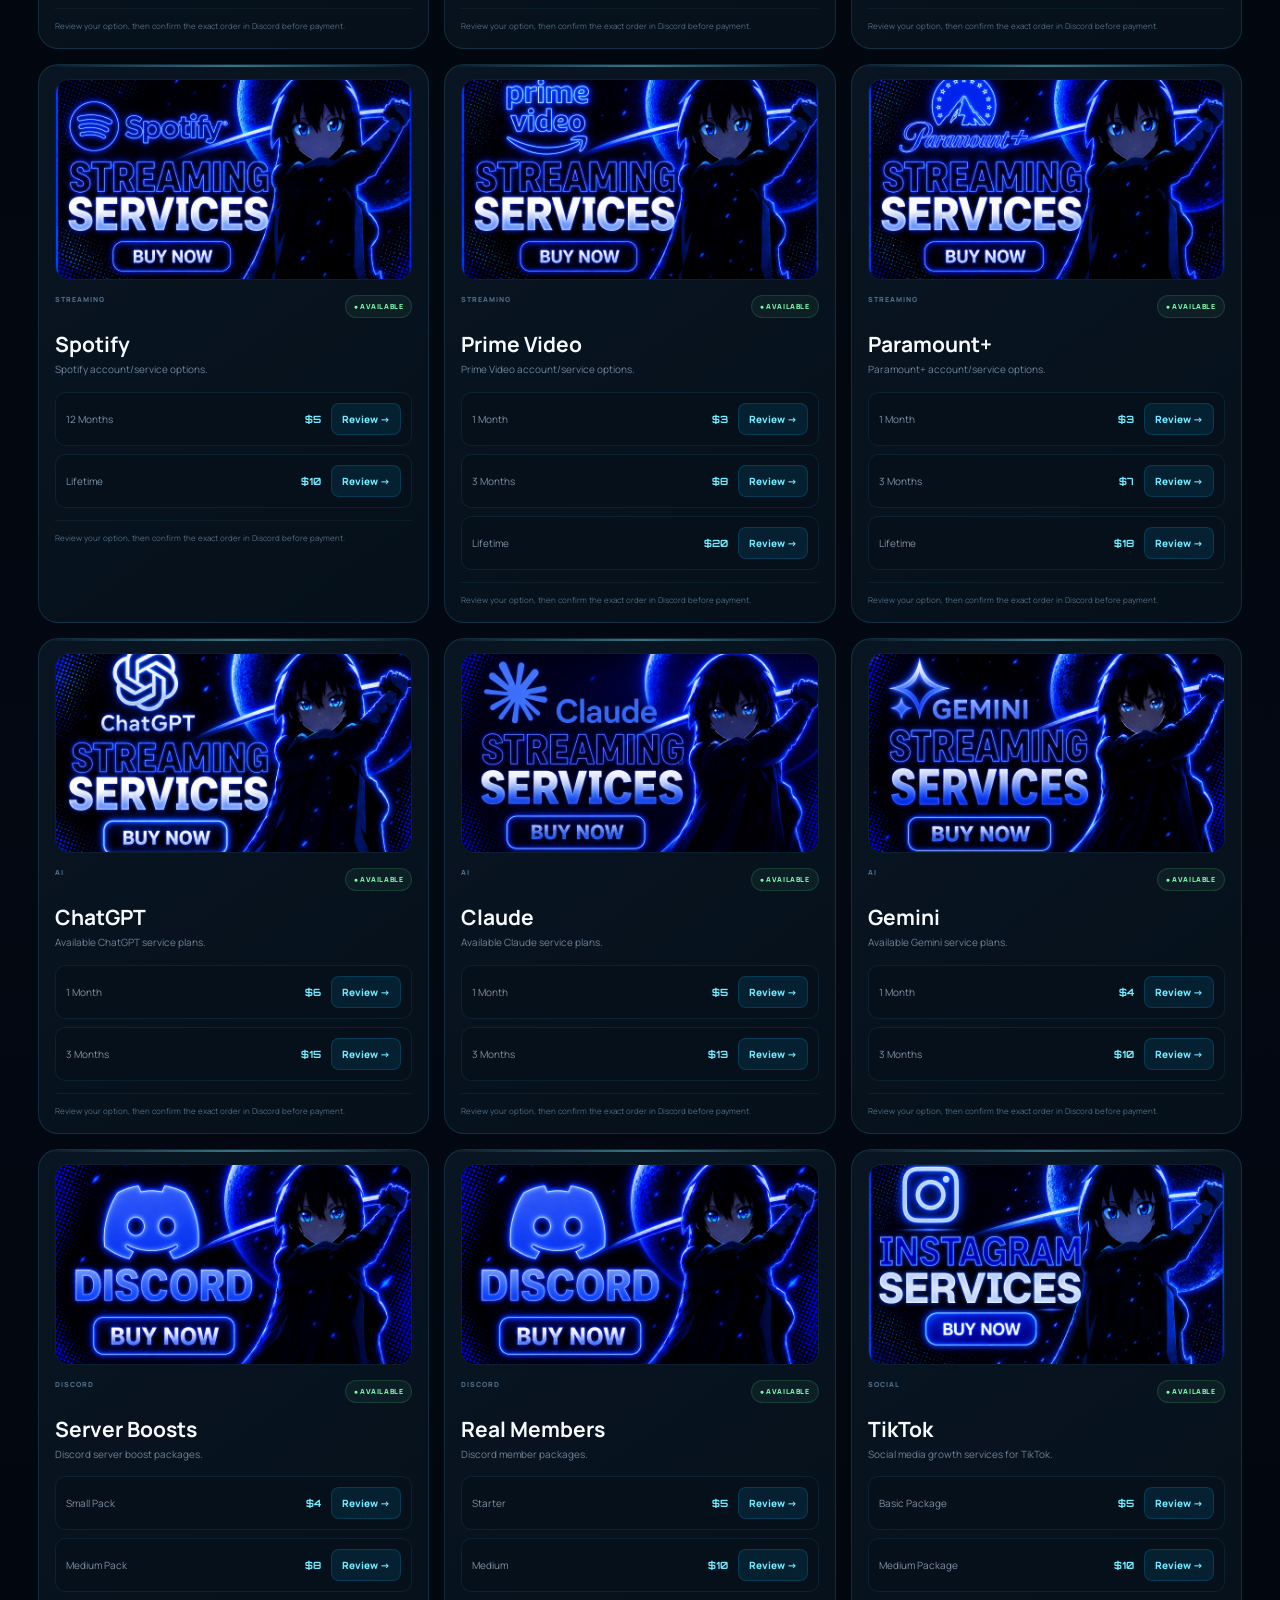
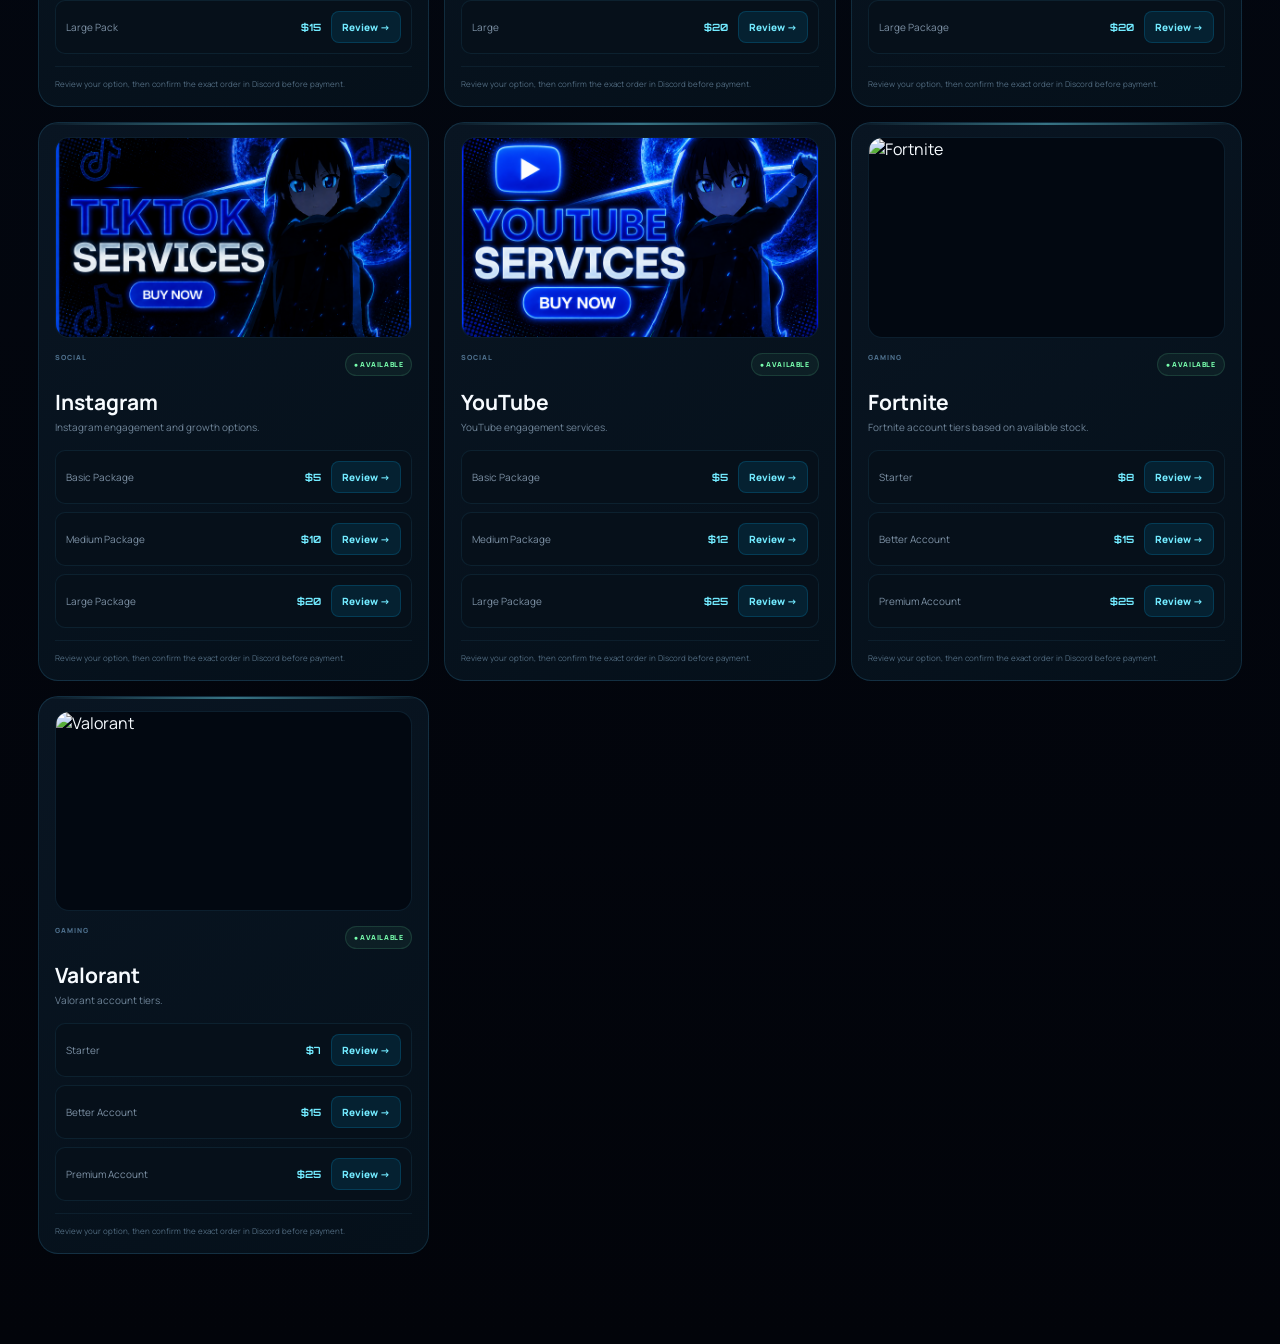
==== commit efd863e0: "Add files via upload" ====
--- a/index.html
+++ b/index.html
@@ -54,16 +54,19 @@
   margin-top:18px;padding:15px;border:1px solid rgba(255,197,109,.18);border-radius:13px;
   background:rgba(255,197,109,.04);color:#b89462;font-size:10px;line-height:1.65
 }
-.tabs{display:flex;gap:8px;flex-wrap:wrap;margin:65px 0 18px}
-.tab{
-  padding:10px 14px;border-radius:999px;border:1px solid var(--l);background:#07111c;
-  color:#6e8499;font-weight:800;cursor:pointer
-}
-.tab.active,.tab:hover{background:linear-gradient(135deg,var(--c),var(--b));color:#001018}
+.category-bar{
+  margin:58px 0 22px;padding:12px;border:1px solid var(--l);border-radius:18px;
+  background:rgba(5,13,23,.82);backdrop-filter:blur(14px)
+}
+.category-title{margin:0 0 10px;color:#5d7890;font-size:8px;font-weight:900;letter-spacing:1.4px}
+.tabs{display:flex;gap:9px;flex-wrap:wrap;margin:0}
+.tab{padding:11px 16px;border-radius:12px;border:1px solid rgba(83,198,255,.11);background:#06101a;color:#70879b;font-weight:900;font-size:10px;cursor:pointer;transition:.18s ease}
+.tab:hover{border-color:rgba(83,198,255,.28);color:#bcd0df;transform:translateY(-1px)}
+.tab.active{background:linear-gradient(135deg,var(--c),var(--b));color:#001018;border-color:transparent;box-shadow:0 8px 24px rgba(5,104,255,.18)}
 .products{display:grid;grid-template-columns:repeat(3,1fr);gap:15px;padding-bottom:90px}
 .product{
   position:relative;overflow:hidden;border:1px solid var(--l);border-radius:20px;
-  background:linear-gradient(145deg,#091522,#05101a);padding:19px;transition:.2s ease
+  background:linear-gradient(145deg,#091522,#05101a);padding:16px;transition:.2s ease
 }
 .product:hover{transform:translateY(-3px);border-color:rgba(83,198,255,.3);box-shadow:0 18px 50px rgba(0,0,0,.18)}
 .product-image{
@@ -98,20 +101,7 @@
   border:1px solid rgba(120,255,174,.13);color:var(--green);font-size:7px;font-weight:900;letter-spacing:.6px
 }
 .product h3{margin:12px 0 4px;font-size:21px}
-.desc{color:#6f8498;font-size:10px;line-height:1.55;min-height:31px}
-.details{
-  display:grid;grid-template-columns:1fr 1fr;gap:7px;margin:14px 0
-}
-.detail{
-  padding:9px;border:1px solid rgba(83,198,255,.08);border-radius:10px;background:#06101a
-}
-.detail span{display:block;color:#49677e;font-size:7px;font-weight:900;letter-spacing:.7px}
-.detail b{display:block;margin-top:4px;color:#9db0c1;font-size:9px}
-.service-list{
-  margin:0 0 14px;padding:11px;border:1px solid rgba(83,198,255,.08);
-  border-radius:11px;background:#050e17;color:#7f94a7;font-size:9px;line-height:1.7
-}
-.service-list strong{color:#b6c8d7}
+.desc{color:#6f8498;font-size:10px;line-height:1.55;margin-bottom:14px;min-height:0}
 .rows{display:grid;gap:8px}
 .row{
   display:grid;grid-template-columns:1fr auto auto;gap:10px;align-items:center;padding:10px;
@@ -129,7 +119,7 @@
 }
 .hidden{display:none}
 @media(max-width:1000px){.products{grid-template-columns:repeat(2,1fr)}.hero{display:block}}
-@media(max-width:620px){.products{grid-template-columns:1fr}.small{display:none}.details{grid-template-columns:1fr}.nav{padding:11px}.hero{padding:22px}}
+@media(max-width:620px){.products{grid-template-columns:1fr}.small{display:none}.nav{padding:11px}.hero{padding:22px}}
 </style>
 </head>
 
@@ -171,13 +161,16 @@
     <a class="btn primary" href="#products">Browse Products ↓</a>
   </section>
 
-  <div class="tabs">
-    <button class="tab active" data-cat="all">All</button>
-    <button class="tab" data-cat="streaming">Streaming</button>
-    <button class="tab" data-cat="ai">AI</button>
-    <button class="tab" data-cat="discord">Discord</button>
-    <button class="tab" data-cat="social">Social</button>
-    <button class="tab" data-cat="gaming">Gaming</button>
+  <div class="category-bar">
+    <div class="category-title">BROWSE CATEGORIES</div>
+    <div class="tabs">
+      <button class="tab active" data-cat="all">✦ All Products</button>
+      <button class="tab" data-cat="streaming">▶ Streaming</button>
+      <button class="tab" data-cat="ai">✧ AI Services</button>
+      <button class="tab" data-cat="discord">◈ Discord</button>
+      <button class="tab" data-cat="social">◎ Social Media</button>
+      <button class="tab" data-cat="gaming">◆ Gaming</button>
+    </div>
   </div>
 
   <div id="products" class="products"></div>
@@ -202,7 +195,9 @@
   "Server Boosts":"discord.png",
   "Real Members":"discord.png",
   "Aged Accounts":"discord.png",
-  "Decorations":"discord.png"
+  "Decorations":"discord.png",
+  "Fortnite":"fortnite.png",
+  "Valorant":"valorant.png"
 };
 
 const CARD_INFO = {
@@ -399,26 +394,10 @@
     <h3>${name}</h3>
     <div class="desc">${info.desc}</div>
 
-    <div class="details">
-      <div class="detail">
-        <span>DELIVERY</span>
-        <b>${info.delivery}</b>
-      </div>
-      <div class="detail">
-        <span>BEFORE PAYMENT</span>
-        <b>Confirm in ticket</b>
-      </div>
-    </div>
-
-    <div class="service-list">
-      <strong>Available:</strong> ${info.services}<br>
-      <strong>Confirm:</strong> ${info.confirm}
-    </div>
-
     <div class="rows"></div>
 
     <div class="card-foot">
-      Clicking Buy opens the safe checkout. You will confirm the exact order with staff before Litecoin payment unlocks.
+      Review your option, then confirm the exact order in Discord before payment.
     </div>
   `;
 
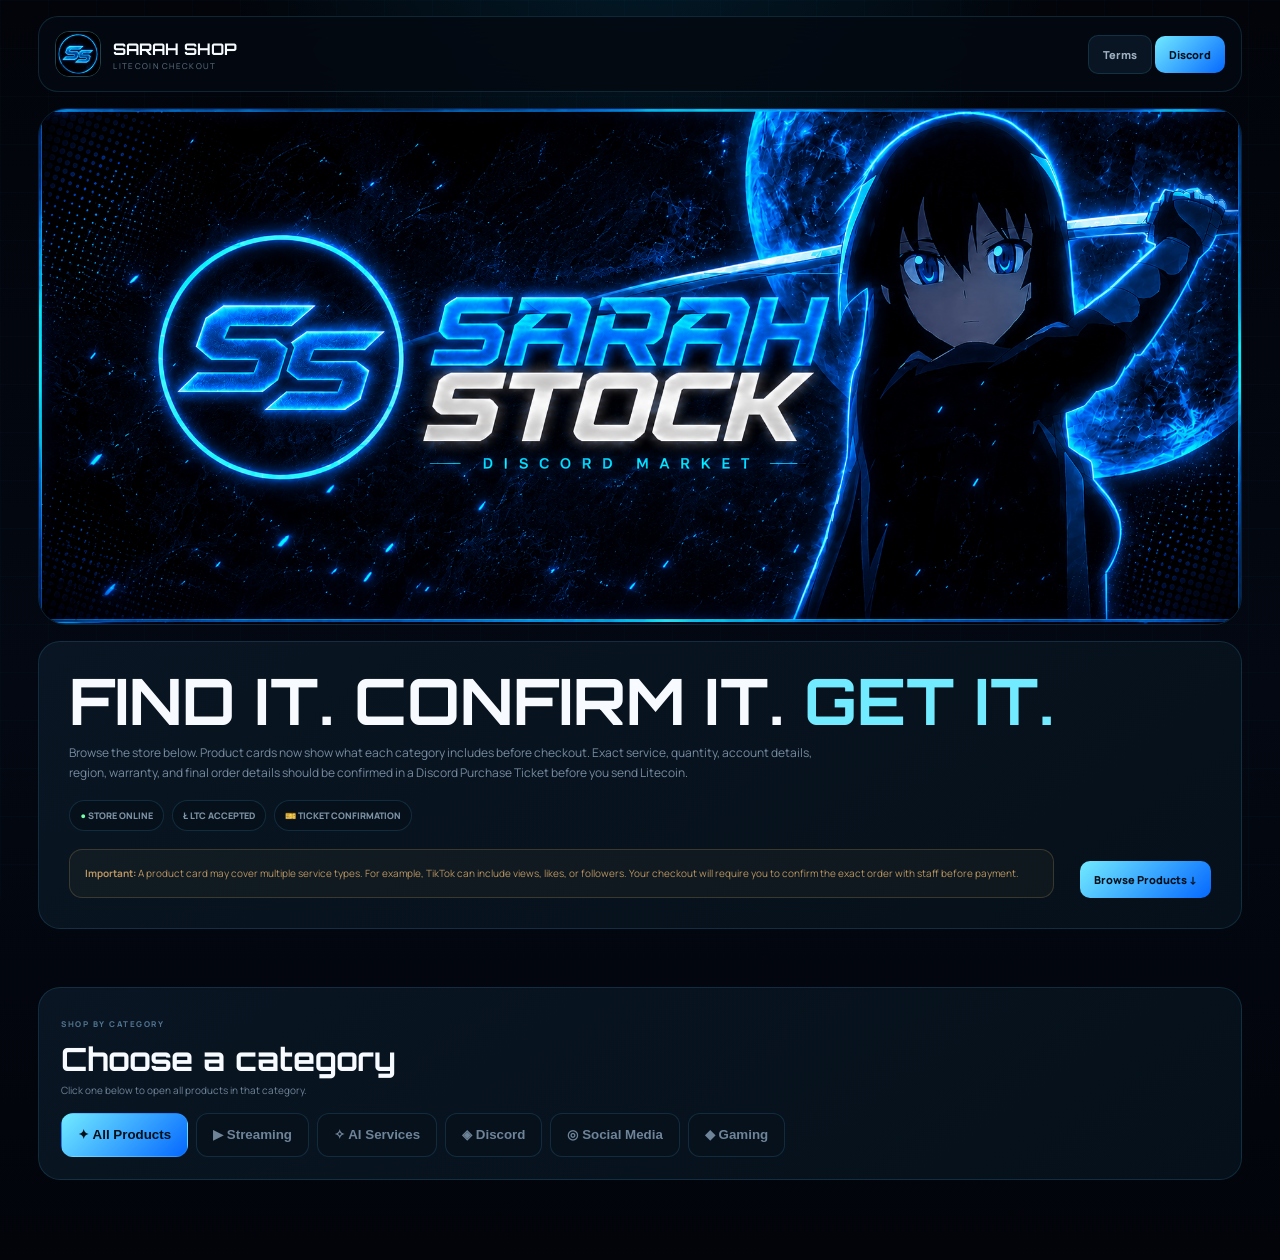
==== commit 75cb4b30: "Add files via upload" ====
--- a/index.html
+++ b/index.html
@@ -54,19 +54,16 @@
   margin-top:18px;padding:15px;border:1px solid rgba(255,197,109,.18);border-radius:13px;
   background:rgba(255,197,109,.04);color:#b89462;font-size:10px;line-height:1.65
 }
-.category-bar{
-  margin:58px 0 22px;padding:12px;border:1px solid var(--l);border-radius:18px;
-  background:rgba(5,13,23,.82);backdrop-filter:blur(14px)
-}
-.category-title{margin:0 0 10px;color:#5d7890;font-size:8px;font-weight:900;letter-spacing:1.4px}
-.tabs{display:flex;gap:9px;flex-wrap:wrap;margin:0}
-.tab{padding:11px 16px;border-radius:12px;border:1px solid rgba(83,198,255,.11);background:#06101a;color:#70879b;font-weight:900;font-size:10px;cursor:pointer;transition:.18s ease}
-.tab:hover{border-color:rgba(83,198,255,.28);color:#bcd0df;transform:translateY(-1px)}
-.tab.active{background:linear-gradient(135deg,var(--c),var(--b));color:#001018;border-color:transparent;box-shadow:0 8px 24px rgba(5,104,255,.18)}
-.products{display:grid;grid-template-columns:repeat(3,1fr);gap:15px;padding-bottom:90px}
+.tabs{display:flex;gap:8px;flex-wrap:wrap;margin:65px 0 18px}
+.tab{
+  padding:10px 14px;border-radius:999px;border:1px solid var(--l);background:#07111c;
+  color:#6e8499;font-weight:800;cursor:pointer
+}
+.tab.active,.tab:hover{background:linear-gradient(135deg,var(--c),var(--b));color:#001018}
+.products{display:none}
 .product{
   position:relative;overflow:hidden;border:1px solid var(--l);border-radius:20px;
-  background:linear-gradient(145deg,#091522,#05101a);padding:16px;transition:.2s ease
+  background:linear-gradient(145deg,#091522,#05101a);padding:19px;transition:.2s ease
 }
 .product:hover{transform:translateY(-3px);border-color:rgba(83,198,255,.3);box-shadow:0 18px 50px rgba(0,0,0,.18)}
 .product-image{
@@ -101,7 +98,20 @@
   border:1px solid rgba(120,255,174,.13);color:var(--green);font-size:7px;font-weight:900;letter-spacing:.6px
 }
 .product h3{margin:12px 0 4px;font-size:21px}
-.desc{color:#6f8498;font-size:10px;line-height:1.55;margin-bottom:14px;min-height:0}
+.desc{color:#6f8498;font-size:10px;line-height:1.55;min-height:31px}
+.details{
+  display:grid;grid-template-columns:1fr 1fr;gap:7px;margin:14px 0
+}
+.detail{
+  padding:9px;border:1px solid rgba(83,198,255,.08);border-radius:10px;background:#06101a
+}
+.detail span{display:block;color:#49677e;font-size:7px;font-weight:900;letter-spacing:.7px}
+.detail b{display:block;margin-top:4px;color:#9db0c1;font-size:9px}
+.service-list{
+  margin:0 0 14px;padding:11px;border:1px solid rgba(83,198,255,.08);
+  border-radius:11px;background:#050e17;color:#7f94a7;font-size:9px;line-height:1.7
+}
+.service-list strong{color:#b6c8d7}
 .rows{display:grid;gap:8px}
 .row{
   display:grid;grid-template-columns:1fr auto auto;gap:10px;align-items:center;padding:10px;
@@ -118,8 +128,203 @@
   color:#526c81;font-size:8px;line-height:1.5
 }
 .hidden{display:none}
+
+.category-panel{
+  margin:58px 0 80px;
+  padding:22px;
+  border:1px solid var(--l);
+  border-radius:22px;
+  background:linear-gradient(145deg,#091522,#05101a);
+}
+.category-copy span{
+  color:#4f718e;
+  font-size:8px;
+  font-weight:900;
+  letter-spacing:1.5px;
+}
+.category-copy h2{
+  margin:7px 0 4px;
+  font-family:Orbitron;
+  font-size:clamp(22px,3vw,32px);
+}
+.category-copy p{
+  margin:0 0 16px;
+  color:#6f8498;
+  font-size:10px;
+}
+.category-panel .tabs{margin:0}
+.category-panel .tab{
+  min-height:44px;
+  padding:11px 16px;
+  border-radius:12px;
+  transition:.18s ease;
+}
+.category-panel .tab:hover{
+  transform:translateY(-2px);
+  border-color:rgba(83,198,255,.32);
+}
+.category-modal{
+  display:none;
+  position:fixed;
+  inset:0;
+  z-index:100;
+  padding:24px;
+  align-items:center;
+  justify-content:center;
+}
+.category-modal.show{display:flex}
+.modal-backdrop{
+  position:absolute;
+  inset:0;
+  background:rgba(0,3,8,.82);
+  backdrop-filter:blur(10px);
+}
+.modal-shell{
+  position:relative;
+  width:min(1120px,96vw);
+  max-height:88vh;
+  overflow:auto;
+  border:1px solid rgba(83,198,255,.24);
+  border-radius:24px;
+  background:linear-gradient(145deg,#091522,#04101a);
+  box-shadow:0 30px 100px rgba(0,0,0,.58);
+}
+.modal-head{
+  position:sticky;
+  top:0;
+  z-index:3;
+  display:flex;
+  justify-content:space-between;
+  align-items:flex-start;
+  gap:18px;
+  padding:22px;
+  border-bottom:1px solid rgba(83,198,255,.10);
+  background:rgba(5,14,24,.97);
+  backdrop-filter:blur(16px);
+}
+.modal-kicker{
+  color:#4f718e;
+  font-size:8px;
+  font-weight:900;
+  letter-spacing:1.5px;
+}
+.modal-head h2{
+  margin:6px 0 4px;
+  font-family:Orbitron;
+  font-size:28px;
+}
+.modal-head p{
+  margin:0;
+  color:#70869a;
+  font-size:10px;
+}
+.modal-close{
+  width:44px;
+  height:44px;
+  border-radius:12px;
+  border:1px solid rgba(83,198,255,.16);
+  background:#07111c;
+  color:#a7b8c6;
+  font-size:25px;
+  cursor:pointer;
+}
+.modal-close:hover{
+  background:linear-gradient(135deg,var(--c),var(--b));
+  color:#001018;
+}
+.modal-products{
+  display:grid;
+  grid-template-columns:repeat(2,minmax(0,1fr));
+  gap:14px;
+  padding:18px;
+}
+.modal-card{
+  overflow:hidden;
+  border:1px solid rgba(83,198,255,.12);
+  border-radius:18px;
+  background:#06111c;
+}
+.modal-card-image{
+  aspect-ratio:16/9;
+  overflow:hidden;
+  background:#020811;
+}
+.modal-card-image img{
+  width:100%;
+  height:100%;
+  object-fit:cover;
+  display:block;
+}
+.modal-card-body{padding:15px}
+.modal-card-top{
+  display:flex;
+  align-items:center;
+  justify-content:space-between;
+  gap:10px;
+}
+.modal-card-top small{
+  color:#4f718e;
+  font-size:7px;
+  font-weight:900;
+  letter-spacing:1px;
+}
+.modal-card h3{
+  margin:9px 0 4px;
+  font-size:19px;
+}
+.modal-card-desc{
+  color:#70869a;
+  font-size:9px;
+  line-height:1.55;
+  margin-bottom:12px;
+}
+.modal-options{
+  display:grid;
+  gap:8px;
+}
+.modal-option{
+  display:grid;
+  grid-template-columns:1fr auto auto;
+  gap:10px;
+  align-items:center;
+  padding:10px;
+  border-radius:10px;
+  border:1px solid rgba(83,198,255,.09);
+  background:#030b13;
+  color:#8194a7;
+  font-size:10px;
+}
+.modal-option b{
+  color:var(--c);
+  font-family:Orbitron;
+  font-size:10px;
+}
+.modal-option a{
+  padding:8px 10px;
+  border-radius:8px;
+  text-decoration:none;
+  background:rgba(0,183,255,.10);
+  color:var(--c);
+  border:1px solid rgba(0,183,255,.18);
+  font-weight:900;
+}
+.modal-option a:hover{
+  background:linear-gradient(135deg,var(--c),var(--b));
+  color:#001018;
+}
+body.modal-open{overflow:hidden}
+
+@media(max-width:760px){
+  .category-modal{padding:10px}
+  .modal-shell{width:100%;max-height:92vh;border-radius:18px}
+  .modal-products{grid-template-columns:1fr;padding:12px}
+  .modal-head{padding:16px}
+  .modal-option{grid-template-columns:1fr auto}
+  .modal-option a{grid-column:1/-1}
+}
+
 @media(max-width:1000px){.products{grid-template-columns:repeat(2,1fr)}.hero{display:block}}
-@media(max-width:620px){.products{grid-template-columns:1fr}.small{display:none}.nav{padding:11px}.hero{padding:22px}}
+@media(max-width:620px){.products{grid-template-columns:1fr}.small{display:none}.details{grid-template-columns:1fr}.nav{padding:11px}.hero{padding:22px}}
 </style>
 </head>
 
@@ -161,8 +366,13 @@
     <a class="btn primary" href="#products">Browse Products ↓</a>
   </section>
 
-  <div class="category-bar">
-    <div class="category-title">BROWSE CATEGORIES</div>
+  <section class="category-panel">
+    <div class="category-copy">
+      <span>SHOP BY CATEGORY</span>
+      <h2>Choose a category</h2>
+      <p>Click one below to open all products in that category.</p>
+    </div>
+
     <div class="tabs">
       <button class="tab active" data-cat="all">✦ All Products</button>
       <button class="tab" data-cat="streaming">▶ Streaming</button>
@@ -171,9 +381,26 @@
       <button class="tab" data-cat="social">◎ Social Media</button>
       <button class="tab" data-cat="gaming">◆ Gaming</button>
     </div>
+  </section>
+
+  <div id="products" class="products"></div>
+
+  <div id="categoryModal" class="category-modal" aria-hidden="true">
+    <div class="modal-backdrop" data-close-modal></div>
+
+    <section class="modal-shell" role="dialog" aria-modal="true" aria-labelledby="modalTitle">
+      <div class="modal-head">
+        <div>
+          <span class="modal-kicker">SARAH SHOP</span>
+          <h2 id="modalTitle">Products</h2>
+          <p id="modalSubtitle">Choose an option below.</p>
+        </div>
+        <button id="closeModal" class="modal-close" type="button" aria-label="Close">×</button>
+      </div>
+
+      <div id="modalProducts" class="modal-products"></div>
+    </section>
   </div>
-
-  <div id="products" class="products"></div>
 </main>
 
 <script src="products.js"></script>
@@ -397,7 +624,7 @@
     <div class="rows"></div>
 
     <div class="card-foot">
-      Review your option, then confirm the exact order in Discord before payment.
+      Clicking Buy opens the safe checkout. You will confirm the exact order with staff before Litecoin payment unlocks.
     </div>
   `;
 
@@ -417,18 +644,108 @@
   root.appendChild(card);
 }
 
+
+const modal = document.getElementById("categoryModal");
+const modalProducts = document.getElementById("modalProducts");
+const modalTitle = document.getElementById("modalTitle");
+const modalSubtitle = document.getElementById("modalSubtitle");
+const closeModalBtn = document.getElementById("closeModal");
+
+const CATEGORY_NAMES = {
+  all:"All Products",
+  streaming:"Streaming",
+  ai:"AI Services",
+  discord:"Discord Services",
+  social:"Social Media",
+  gaming:"Gaming Accounts"
+};
+
+function buildModalCard(name, cat, items){
+  const info = CARD_INFO[name] || {desc:"Available Sarah Shop product."};
+  const image = PRODUCT_IMAGES[name] || "sarah-logo.png";
+
+  const card = document.createElement("article");
+  card.className = "modal-card";
+
+  card.innerHTML = `
+    <div class="modal-card-image">
+      <img src="${image}" alt="${name}" loading="lazy">
+    </div>
+
+    <div class="modal-card-body">
+      <div class="modal-card-top">
+        <small>${cat.toUpperCase()}</small>
+        <span class="badge">● AVAILABLE</span>
+      </div>
+
+      <h3>${name}</h3>
+      <div class="modal-card-desc">${info.desc}</div>
+      <div class="modal-options"></div>
+    </div>
+  `;
+
+  const options = card.querySelector(".modal-options");
+
+  for(const p of items){
+    const row = document.createElement("div");
+    row.className = "modal-option";
+    row.innerHTML = `
+      <span>${p.option}</span>
+      <b>$${Number(p.price).toFixed(Number(p.price)%1 ? 2 : 0)}</b>
+      <a href="checkout.html?id=${encodeURIComponent(p.id)}">Review →</a>
+    `;
+    options.appendChild(row);
+  }
+
+  return card;
+}
+
+function openCategory(cat){
+  modalProducts.innerHTML = "";
+
+  const matches = Object.entries(groups).filter(([key])=>{
+    const [groupCat] = key.split("|");
+    return cat === "all" || groupCat === cat;
+  });
+
+  for(const [key,items] of matches){
+    const [groupCat,name] = key.split("|");
+    modalProducts.appendChild(buildModalCard(name, groupCat, items));
+  }
+
+  modalTitle.textContent = CATEGORY_NAMES[cat] || "Products";
+  modalSubtitle.textContent = `${matches.length} product${matches.length === 1 ? "" : "s"} available`;
+
+  document.querySelectorAll(".tab").forEach(button=>{
+    button.classList.toggle("active", button.dataset.cat === cat);
+  });
+
+  modal.classList.add("show");
+  modal.setAttribute("aria-hidden","false");
+  document.body.classList.add("modal-open");
+  closeModalBtn.focus();
+}
+
+function closeCategory(){
+  modal.classList.remove("show");
+  modal.setAttribute("aria-hidden","true");
+  document.body.classList.remove("modal-open");
+}
+
 document.querySelectorAll(".tab").forEach(tab=>{
-  tab.addEventListener("click",()=>{
-    document.querySelectorAll(".tab").forEach(x=>x.classList.remove("active"));
-    tab.classList.add("active");
-
-    document.querySelectorAll(".product").forEach(card=>{
-      card.classList.toggle(
-        "hidden",
-        tab.dataset.cat!=="all" && card.dataset.cat!==tab.dataset.cat
-      );
-    });
-  });
+  tab.addEventListener("click",()=>openCategory(tab.dataset.cat));
+});
+
+closeModalBtn.addEventListener("click",closeCategory);
+
+document.querySelectorAll("[data-close-modal]").forEach(el=>{
+  el.addEventListener("click",closeCategory);
+});
+
+document.addEventListener("keydown",(event)=>{
+  if(event.key === "Escape" && modal.classList.contains("show")){
+    closeCategory();
+  }
 });
 </script>
 </body>
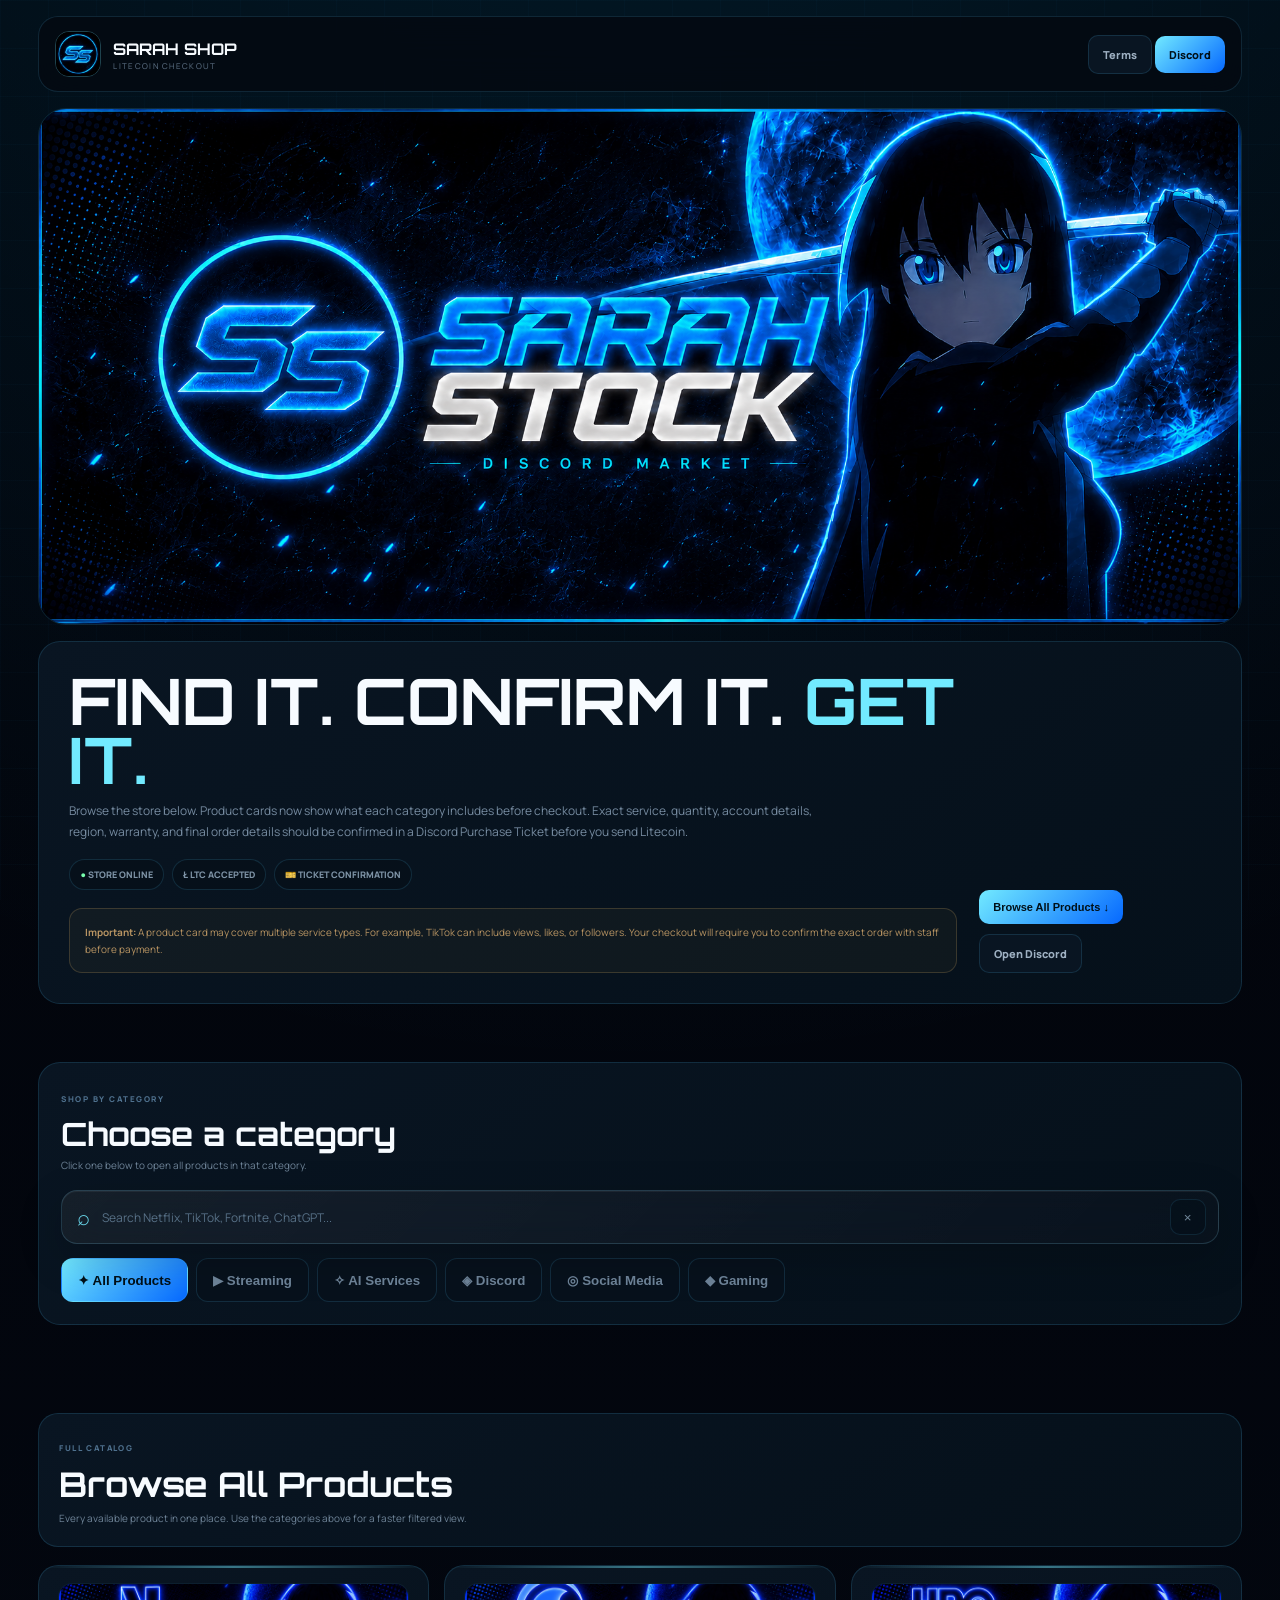
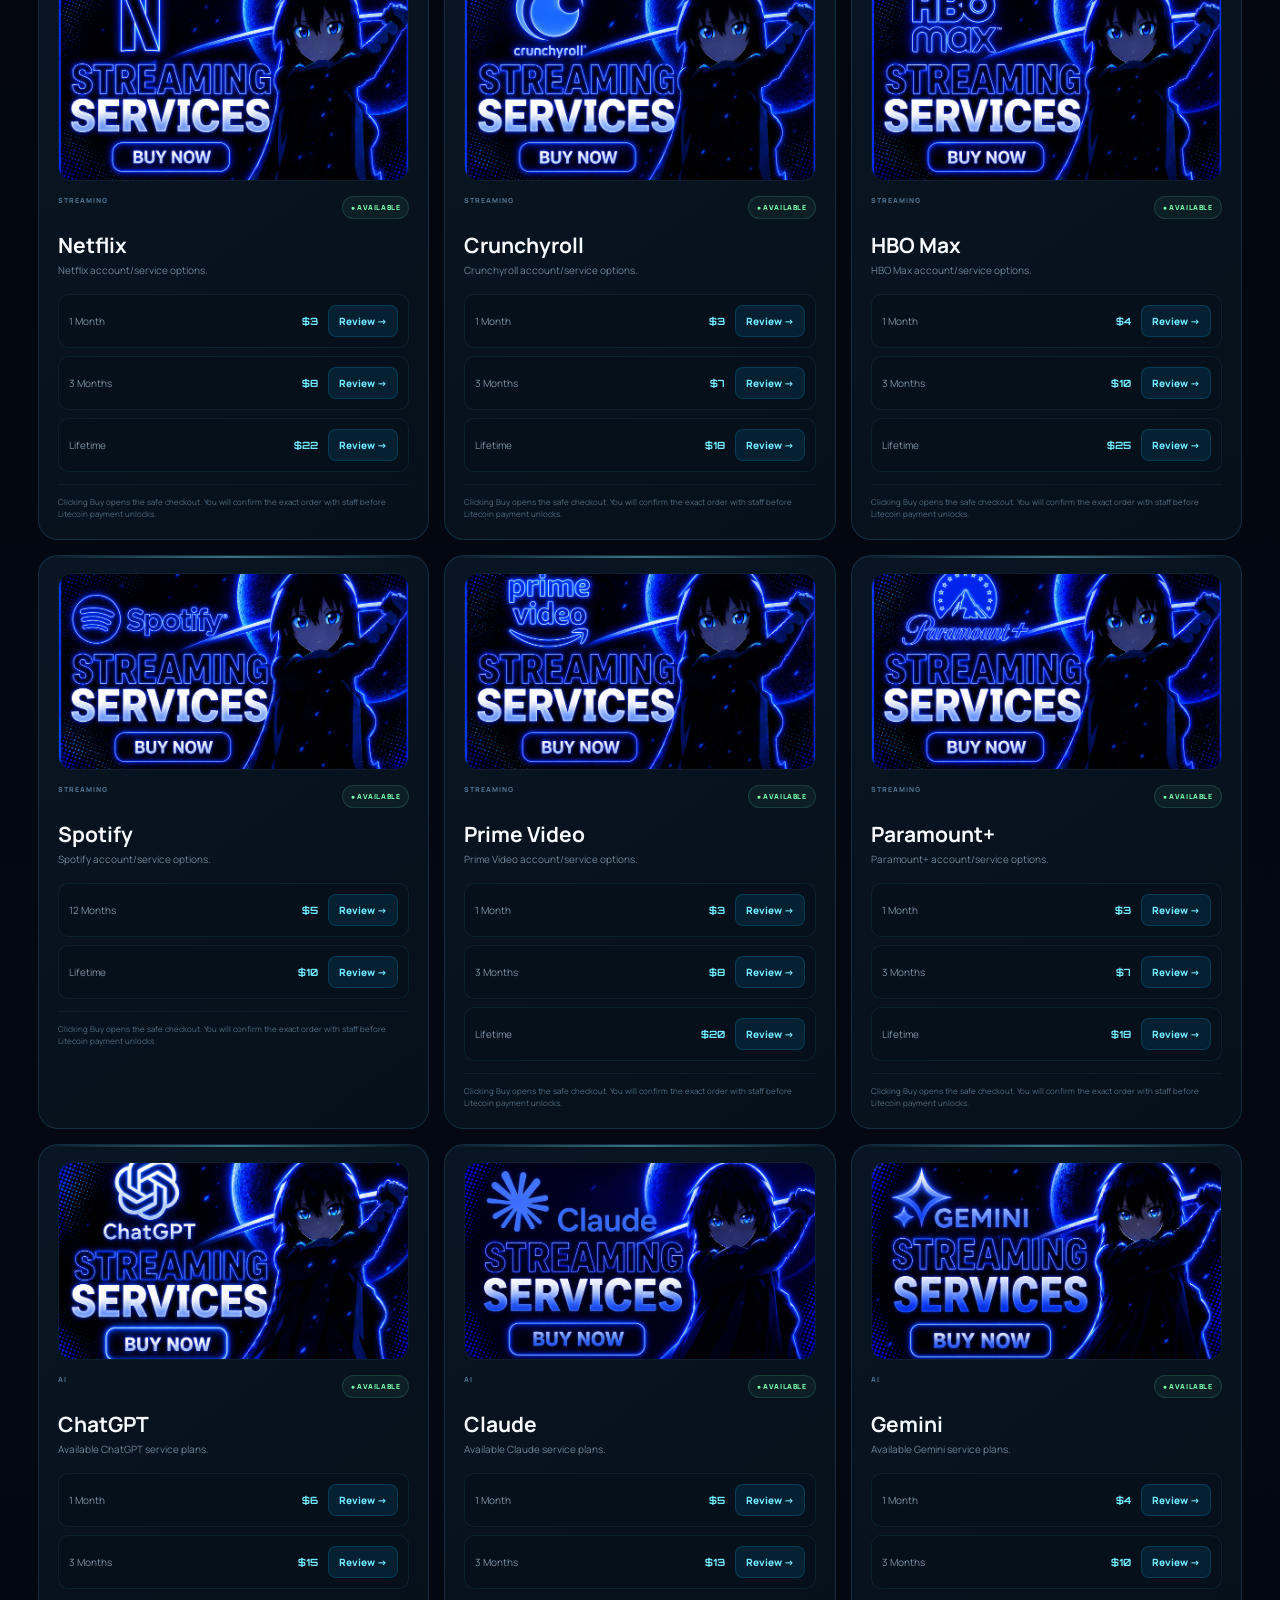
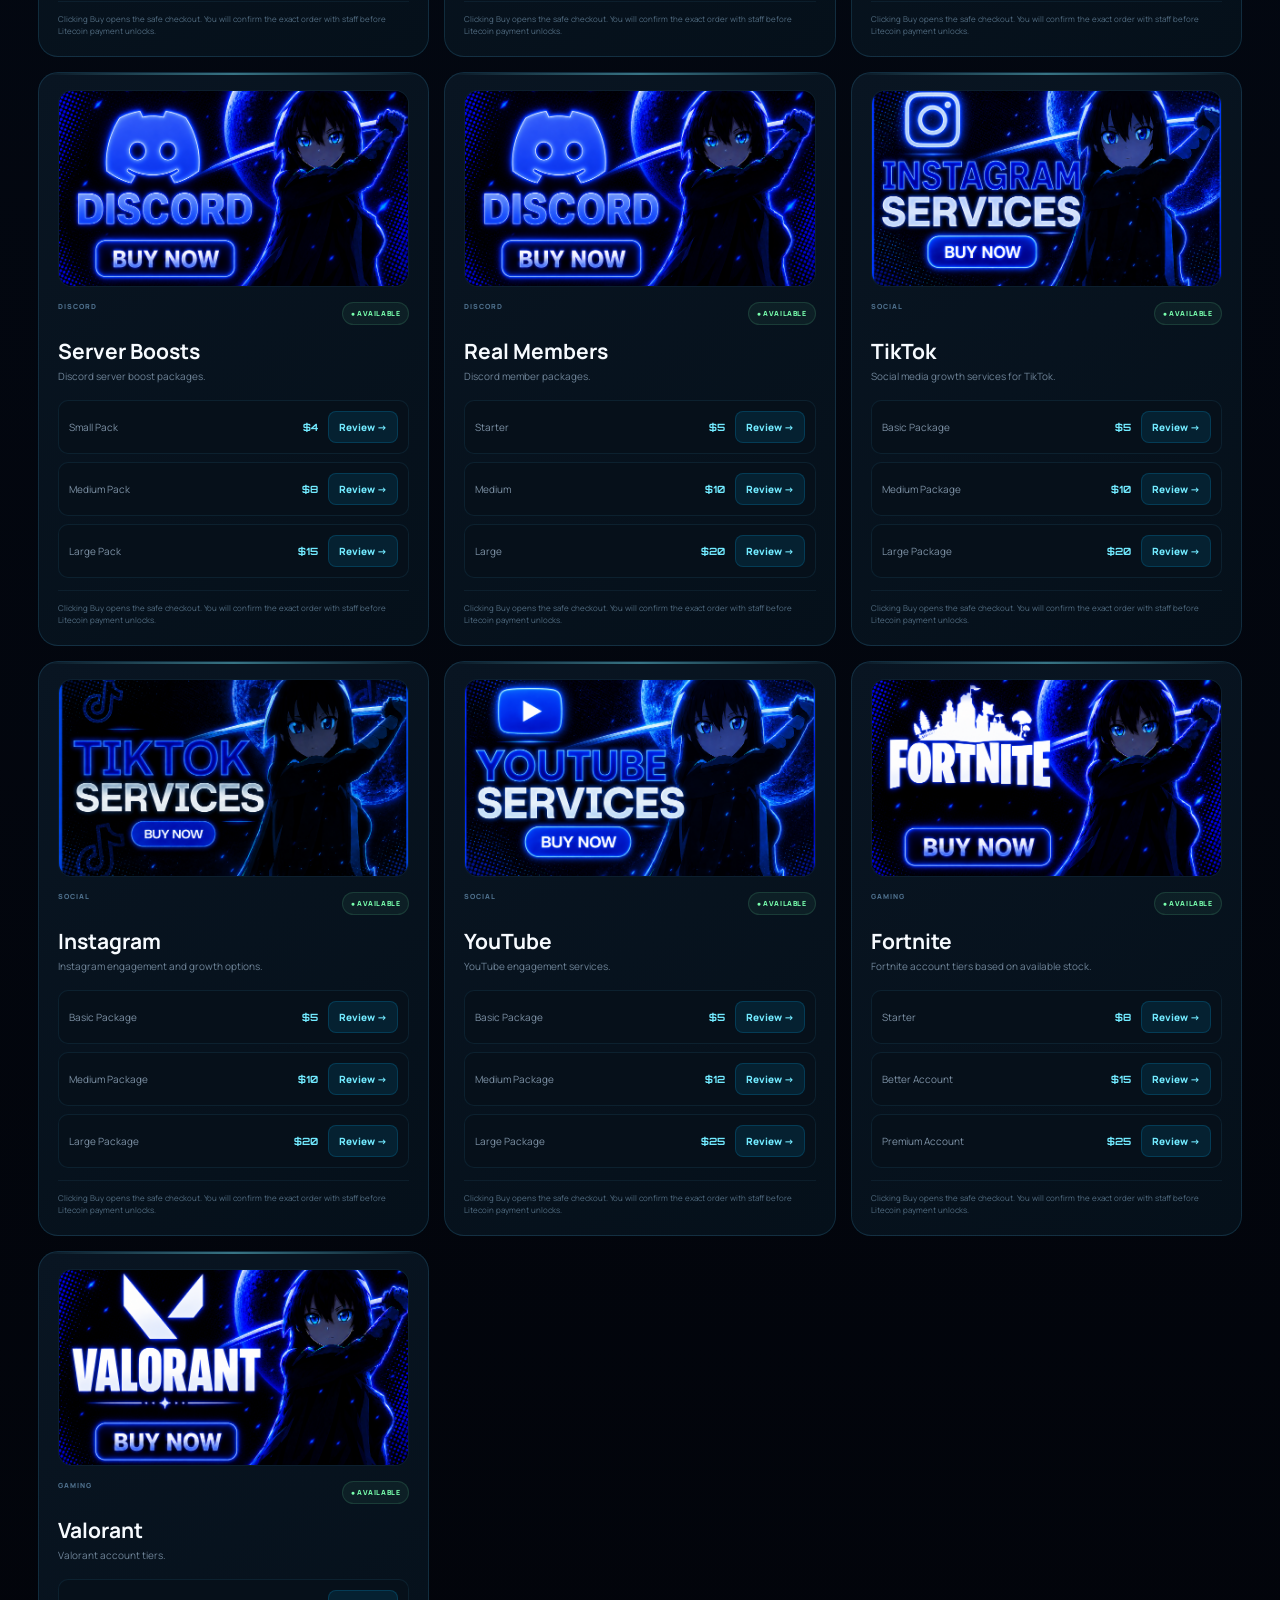
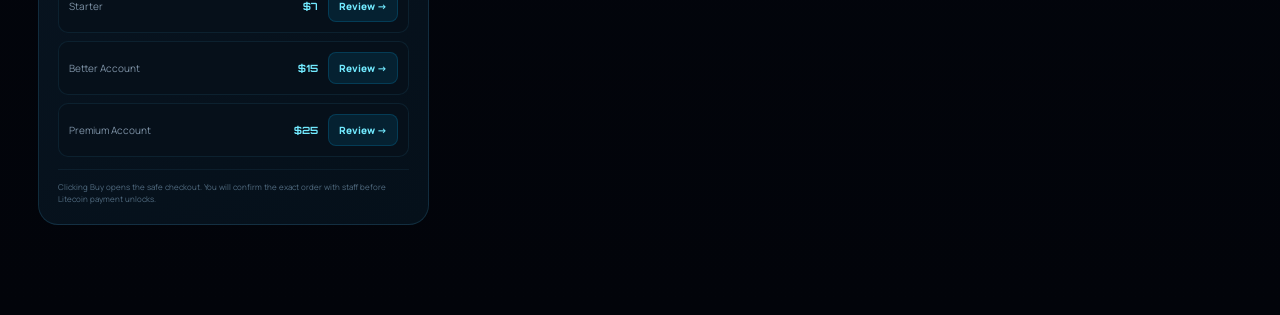
==== commit 5cebf824: "Add files via upload" ====
--- a/index.html
+++ b/index.html
@@ -15,13 +15,32 @@
   --w:#f7fbff;--m:#768ba0;--l:rgba(83,198,255,.15);--green:#78ffae;--gold:#ffc56d
 }
 *{box-sizing:border-box}
-html{scroll-behavior:smooth}
+html{scroll-behavior:smooth;scroll-padding-top:110px}
 body{
   margin:0;min-height:100vh;color:var(--w);font-family:Manrope,sans-serif;
   background:radial-gradient(circle at 50% -10%,rgba(0,183,255,.14),transparent 28%),
   linear-gradient(#02040a,#030812 55%,#02040a)
 }
 a{color:inherit}.wrap{width:min(94%,1500px);margin:auto}
+
+button,a,.product,.modal-card,.modal-shell,.category-panel,.hero,.banner,.glass-search{
+  transition:
+    transform .22s ease,
+    opacity .22s ease,
+    border-color .22s ease,
+    background .22s ease,
+    box-shadow .22s ease,
+    filter .22s ease;
+}
+@media (prefers-reduced-motion: reduce){
+  html{scroll-behavior:auto}
+  *,*::before,*::after{
+    scroll-behavior:auto !important;
+    transition:none !important;
+    animation:none !important;
+  }
+}
+
 .grid{position:fixed;inset:0;z-index:-1;background-image:linear-gradient(rgba(61,183,255,.024) 1px,transparent 1px),linear-gradient(90deg,rgba(61,183,255,.024) 1px,transparent 1px);background-size:48px 48px}
 .nav{
   width:min(94%,1500px);margin:16px auto;padding:14px 16px;border:1px solid var(--l);
@@ -60,7 +79,7 @@
   color:#6e8499;font-weight:800;cursor:pointer
 }
 .tab.active,.tab:hover{background:linear-gradient(135deg,var(--c),var(--b));color:#001018}
-.products{display:none}
+.products{display:grid;grid-template-columns:repeat(3,1fr);gap:15px;padding-bottom:90px}
 .product{
   position:relative;overflow:hidden;border:1px solid var(--l);border-radius:20px;
   background:linear-gradient(145deg,#091522,#05101a);padding:19px;transition:.2s ease
@@ -128,6 +147,155 @@
   color:#526c81;font-size:8px;line-height:1.5
 }
 .hidden{display:none}
+
+.hero-actions{
+  display:flex;
+  gap:10px;
+  flex-wrap:wrap;
+  align-items:center;
+}
+.glass-search{
+  margin:18px 0 14px;
+  display:grid;
+  grid-template-columns:auto 1fr auto;
+  align-items:center;
+  gap:10px;
+  min-height:54px;
+  padding:0 12px 0 15px;
+  border:1px solid rgba(132,218,255,.18);
+  border-radius:16px;
+  background:
+    linear-gradient(135deg,rgba(255,255,255,.065),rgba(255,255,255,.025)),
+    rgba(3,10,18,.46);
+  backdrop-filter:blur(20px) saturate(135%);
+  -webkit-backdrop-filter:blur(20px) saturate(135%);
+  box-shadow:
+    inset 0 1px 0 rgba(255,255,255,.06),
+    0 14px 45px rgba(0,0,0,.18);
+}
+.glass-search:focus-within{
+  border-color:rgba(114,234,255,.38);
+  box-shadow:
+    inset 0 1px 0 rgba(255,255,255,.08),
+    0 0 0 3px rgba(0,183,255,.07),
+    0 18px 55px rgba(0,0,0,.22);
+  transform:translateY(-1px);
+}
+.search-icon{
+  color:var(--c);
+  font-size:22px;
+  line-height:1;
+  opacity:.9;
+}
+.glass-search input{
+  width:100%;
+  min-width:0;
+  border:0;
+  outline:0;
+  background:transparent;
+  color:#e9f7ff;
+  font:inherit;
+  font-size:12px;
+}
+.glass-search input::placeholder{color:#587187}
+.glass-search button{
+  width:36px;
+  height:36px;
+  border-radius:10px;
+  border:1px solid rgba(83,198,255,.12);
+  background:rgba(5,15,25,.54);
+  color:#72899b;
+  cursor:pointer;
+}
+.glass-search button:hover{
+  color:#001018;
+  background:linear-gradient(135deg,var(--c),var(--b));
+}
+.search-results{
+  display:none;
+  grid-template-columns:repeat(2,minmax(0,1fr));
+  gap:8px;
+  margin-bottom:14px;
+}
+.search-results.show{display:grid}
+.search-hit{
+  display:flex;
+  align-items:center;
+  justify-content:space-between;
+  gap:12px;
+  padding:11px 12px;
+  border-radius:12px;
+  border:1px solid rgba(83,198,255,.10);
+  background:rgba(5,15,25,.62);
+  color:#8ba0b2;
+  font-size:10px;
+  cursor:pointer;
+}
+.search-hit:hover{
+  border-color:rgba(83,198,255,.26);
+  background:rgba(8,24,39,.78);
+  transform:translateY(-1px);
+}
+.search-hit strong{color:#d9ecf8}
+.search-hit span{color:var(--c);font-size:9px;font-weight:900}
+.search-empty{
+  grid-column:1/-1;
+  padding:12px;
+  border:1px dashed rgba(83,198,255,.12);
+  border-radius:12px;
+  color:#61798d;
+  font-size:10px;
+}
+.all-products-section{
+  margin-top:10px;
+  padding-top:8px;
+}
+.all-products-head{
+  margin-bottom:18px;
+  padding:20px;
+  border:1px solid var(--l);
+  border-radius:20px;
+  background:linear-gradient(145deg,#091522,#05101a);
+}
+.all-products-head span{
+  color:#4f718e;
+  font-size:8px;
+  font-weight:900;
+  letter-spacing:1.4px;
+}
+.all-products-head h2{
+  margin:7px 0 5px;
+  font-family:Orbitron;
+  font-size:clamp(24px,3vw,34px);
+}
+.all-products-head p{
+  margin:0;
+  color:#6f8498;
+  font-size:10px;
+  line-height:1.6;
+}
+.product.reveal{
+  animation:cardReveal .36s ease both;
+}
+@keyframes cardReveal{
+  from{opacity:0;transform:translateY(12px)}
+  to{opacity:1;transform:translateY(0)}
+}
+.category-modal.show .modal-shell{animation:modalIn .22s ease both}
+.category-modal.show .modal-backdrop{animation:fadeIn .2s ease both}
+@keyframes modalIn{
+  from{opacity:0;transform:translateY(14px) scale(.985)}
+  to{opacity:1;transform:translateY(0) scale(1)}
+}
+@keyframes fadeIn{
+  from{opacity:0}
+  to{opacity:1}
+}
+@media(max-width:760px){
+  .search-results{grid-template-columns:1fr}
+  .hero-actions{margin-top:16px}
+}
+
 
 .category-panel{
   margin:58px 0 80px;
@@ -363,7 +531,10 @@
         views, likes, or followers. Your checkout will require you to confirm the exact order with staff before payment.
       </div>
     </div>
-    <a class="btn primary" href="#products">Browse Products ↓</a>
+    <div class="hero-actions">
+      <button id="browseAllBtn" class="btn primary" type="button">Browse All Products ↓</button>
+      <a class="btn" href="https://discord.gg/AEdJtcKwVB" target="_blank">Open Discord</a>
+    </div>
   </section>
 
   <section class="category-panel">
@@ -372,6 +543,14 @@
       <h2>Choose a category</h2>
       <p>Click one below to open all products in that category.</p>
     </div>
+
+    <div class="glass-search">
+      <div class="search-icon">⌕</div>
+      <input id="productSearch" type="search" placeholder="Search Netflix, TikTok, Fortnite, ChatGPT..." autocomplete="off">
+      <button id="clearSearch" type="button" aria-label="Clear search">×</button>
+    </div>
+
+    <div id="searchResults" class="search-results" aria-live="polite"></div>
 
     <div class="tabs">
       <button class="tab active" data-cat="all">✦ All Products</button>
@@ -383,7 +562,14 @@
     </div>
   </section>
 
-  <div id="products" class="products"></div>
+  <section id="allProductsSection" class="all-products-section">
+    <div class="all-products-head">
+      <span>FULL CATALOG</span>
+      <h2>Browse All Products</h2>
+      <p>Every available product in one place. Use the categories above for a faster filtered view.</p>
+    </div>
+    <div id="products" class="products"></div>
+  </section>
 
   <div id="categoryModal" class="category-modal" aria-hidden="true">
     <div class="modal-backdrop" data-close-modal></div>
@@ -651,6 +837,13 @@
 const modalSubtitle = document.getElementById("modalSubtitle");
 const closeModalBtn = document.getElementById("closeModal");
 
+const browseAllBtn = document.getElementById("browseAllBtn");
+const allProductsSection = document.getElementById("allProductsSection");
+const productSearch = document.getElementById("productSearch");
+const clearSearch = document.getElementById("clearSearch");
+const searchResults = document.getElementById("searchResults");
+
+
 const CATEGORY_NAMES = {
   all:"All Products",
   streaming:"Streaming",
@@ -732,6 +925,84 @@
   document.body.classList.remove("modal-open");
 }
 
+
+browseAllBtn.addEventListener("click",()=>{
+  allProductsSection.scrollIntoView({behavior:"smooth",block:"start"});
+
+  document.querySelectorAll("#products .product").forEach((card,index)=>{
+    card.classList.remove("reveal");
+    void card.offsetWidth;
+    card.style.animationDelay = `${Math.min(index * 35, 350)}ms`;
+    card.classList.add("reveal");
+  });
+});
+
+function productMatchesSearch(name, items, query){
+  const haystack = [
+    name,
+    ...items.map(item => `${item.option} ${item.price}`)
+  ].join(" ").toLowerCase();
+
+  return haystack.includes(query);
+}
+
+function renderSearchResults(){
+  const query = productSearch.value.trim().toLowerCase();
+  searchResults.innerHTML = "";
+
+  if(!query){
+    searchResults.classList.remove("show");
+    return;
+  }
+
+  const matches = Object.entries(groups)
+    .filter(([key,items])=>{
+      const [,name] = key.split("|");
+      return productMatchesSearch(name,items,query);
+    })
+    .slice(0,8);
+
+  searchResults.classList.add("show");
+
+  if(matches.length === 0){
+    searchResults.innerHTML = `<div class="search-empty">No products found for “${productSearch.value.trim()}”.</div>`;
+    return;
+  }
+
+  for(const [key,items] of matches){
+    const [cat,name] = key.split("|");
+    const button = document.createElement("button");
+    button.type = "button";
+    button.className = "search-hit";
+    button.innerHTML = `<strong>${name}</strong><span>${CATEGORY_NAMES[cat] || cat}</span>`;
+    button.addEventListener("click",()=>{
+      openCategory(cat);
+
+      requestAnimationFrame(()=>{
+        const target = [...modalProducts.querySelectorAll(".modal-card")]
+          .find(card => card.querySelector("h3")?.textContent === name);
+
+        if(target){
+          target.scrollIntoView({behavior:"smooth",block:"center"});
+          target.style.boxShadow = "0 0 0 2px rgba(114,234,255,.34), 0 18px 55px rgba(0,0,0,.28)";
+          setTimeout(()=>target.style.boxShadow="",1200);
+        }
+      });
+    });
+    searchResults.appendChild(button);
+  }
+}
+
+productSearch.addEventListener("input",renderSearchResults);
+
+clearSearch.addEventListener("click",()=>{
+  productSearch.value = "";
+  searchResults.innerHTML = "";
+  searchResults.classList.remove("show");
+  productSearch.focus();
+});
+
+
 document.querySelectorAll(".tab").forEach(tab=>{
   tab.addEventListener("click",()=>openCategory(tab.dataset.cat));
 });
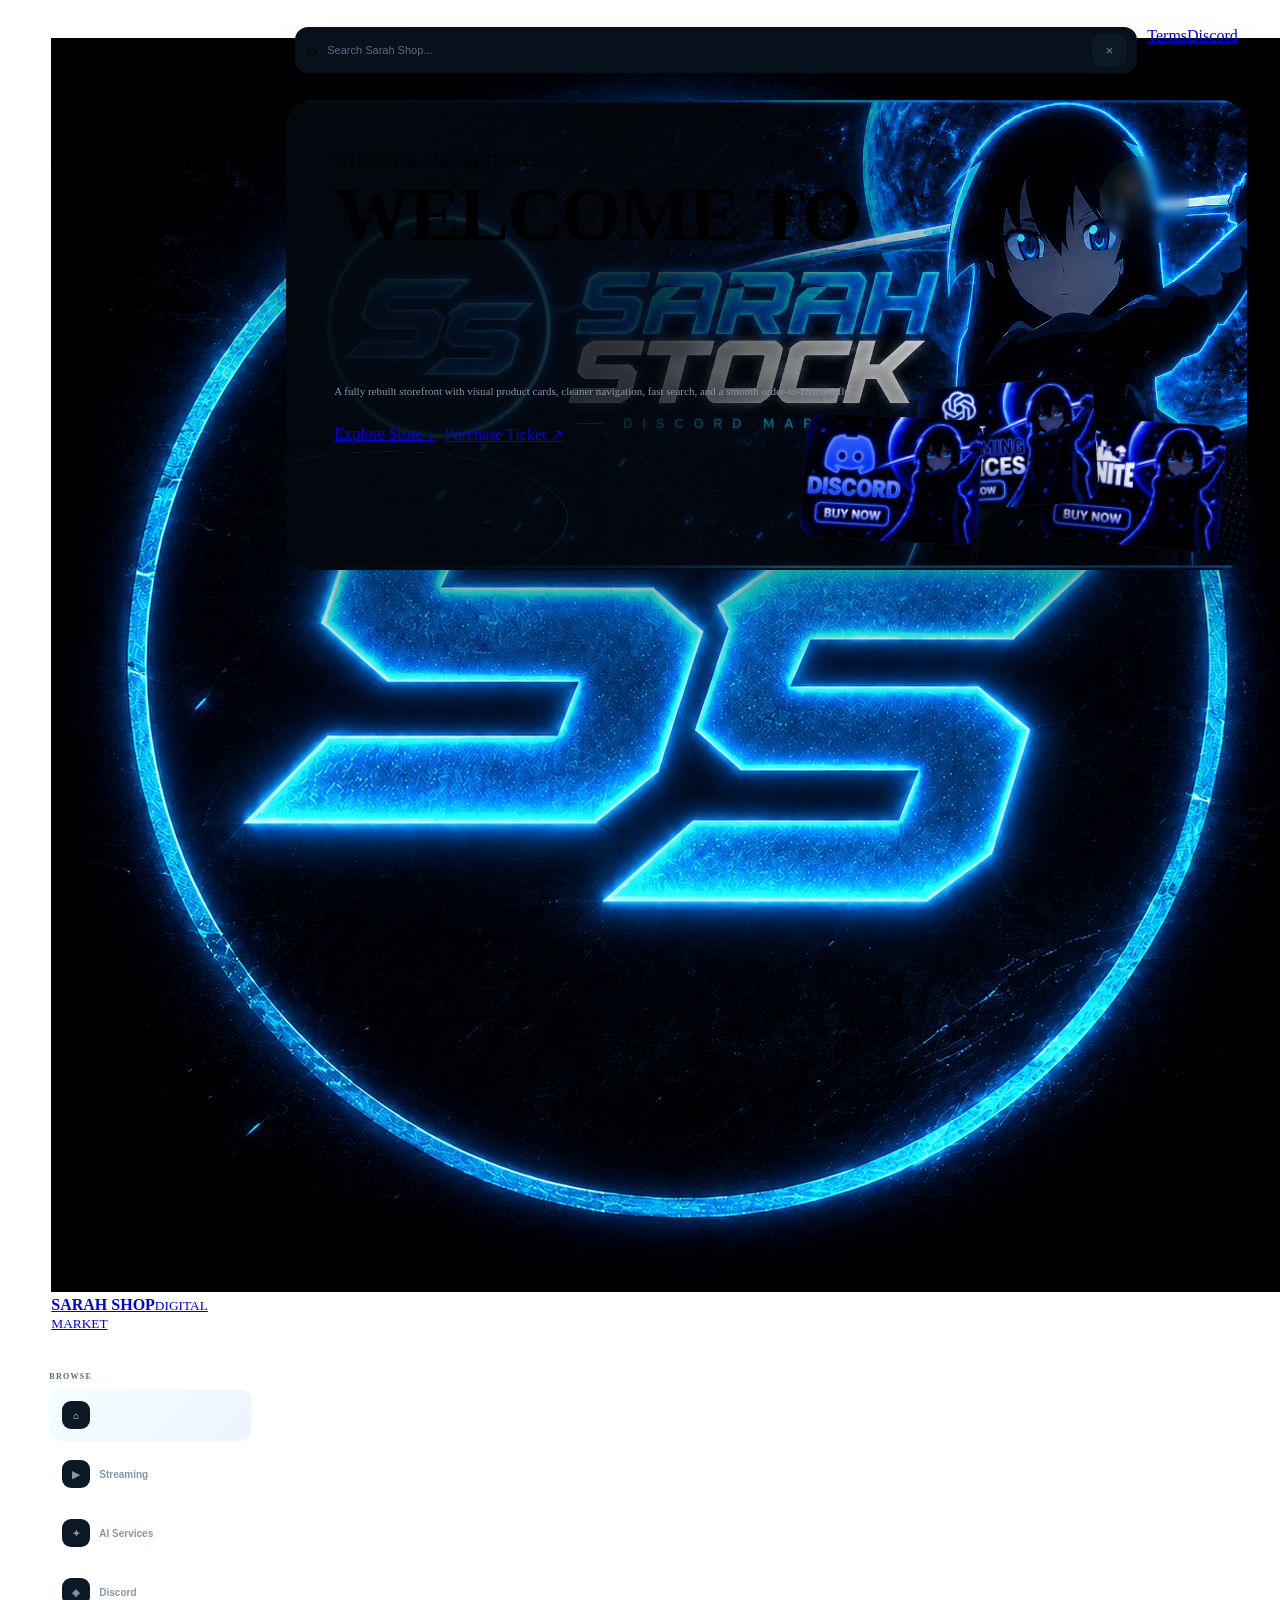
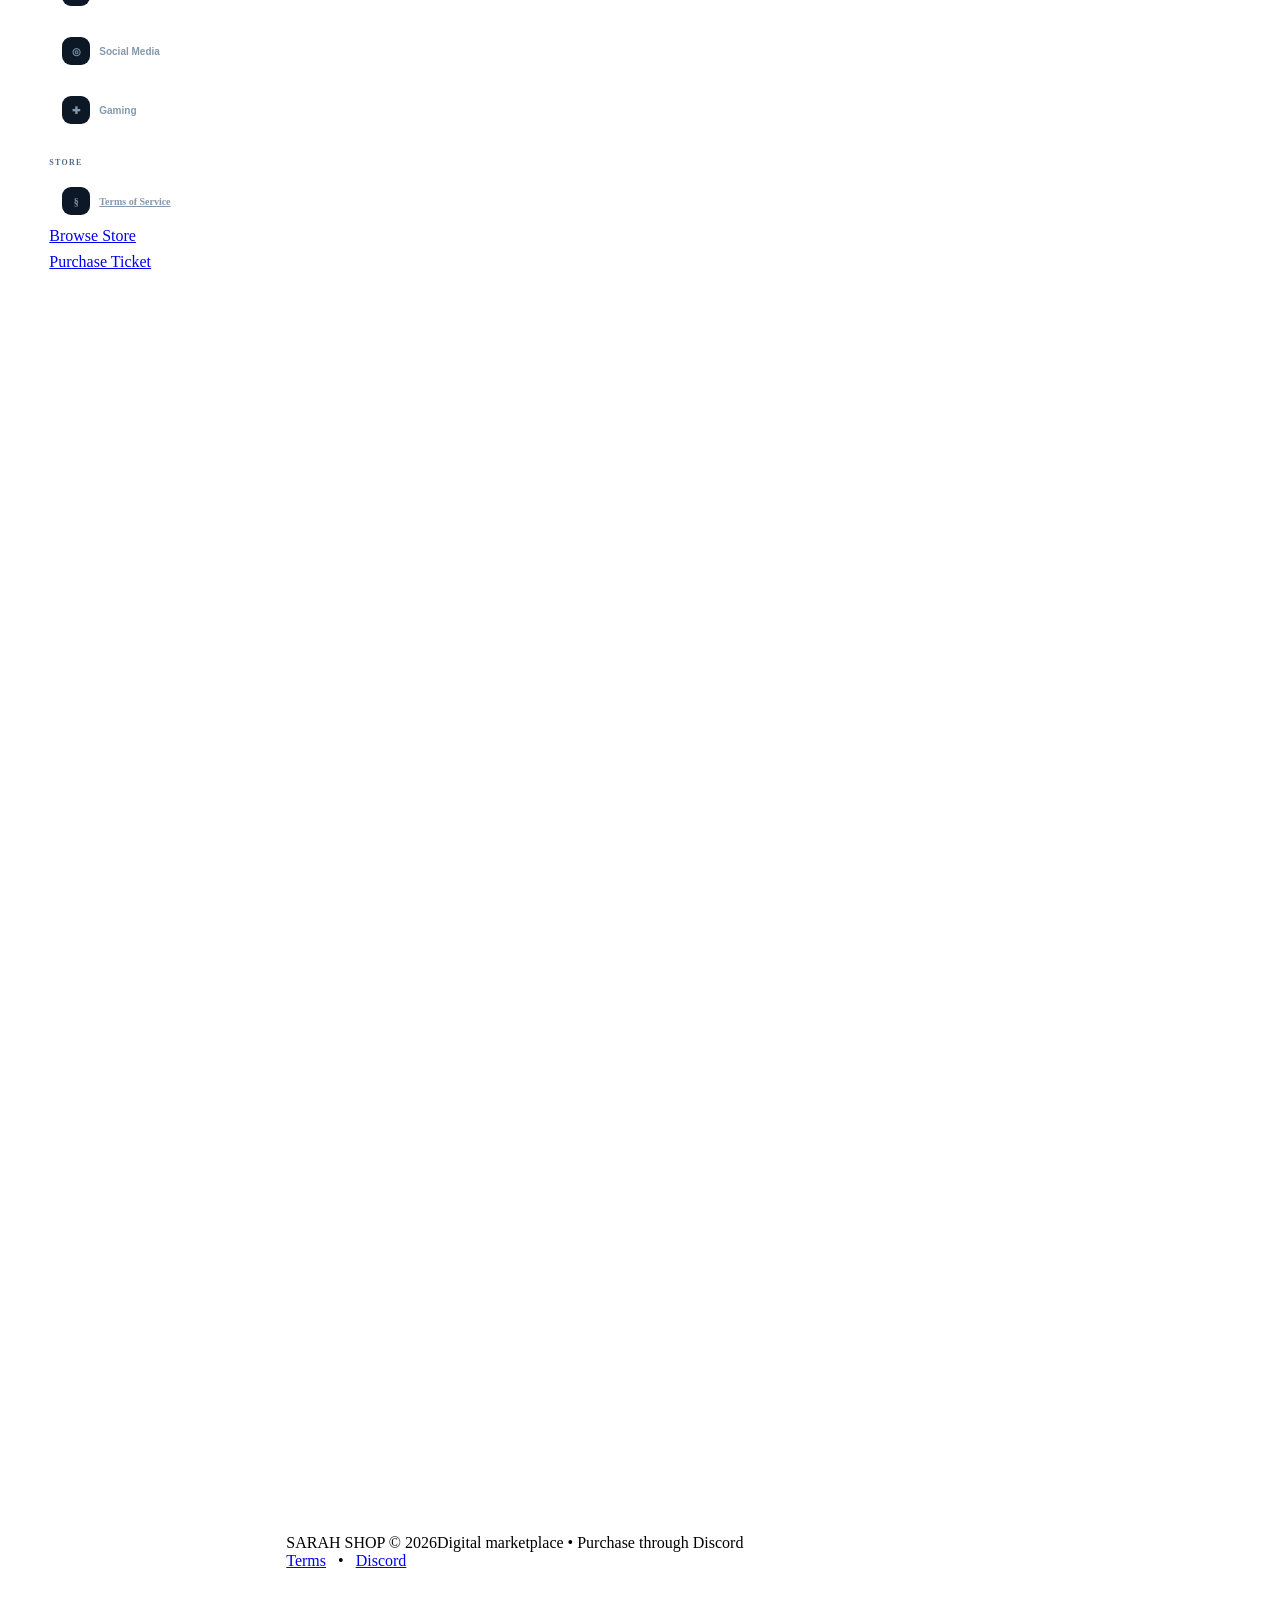
==== commit a0639270: "Add files via upload" ====
--- a/index.html
+++ b/index.html
@@ -1,1023 +1,293 @@
-<!DOCTYPE html>
+<!doctype html>
 <html lang="en">
 <head>
-<meta charset="UTF-8">
-<meta name="viewport" content="width=device-width,initial-scale=1">
-<title>Sarah Shop — Store</title>
+<meta charset="utf-8"><meta name="viewport" content="width=device-width,initial-scale=1">
+<meta name="theme-color" content="#03060b">
+<title>Sarah Shop — Digital Marketplace</title>
 <link rel="icon" href="sarah-logo.png">
-<link rel="preconnect" href="https://fonts.googleapis.com">
-<link rel="preconnect" href="https://fonts.gstatic.com" crossorigin>
-<link href="https://fonts.googleapis.com/css2?family=Orbitron:wght@500;700;900&family=Manrope:wght@400;600;800&display=swap" rel="stylesheet">
-
+<link rel="preconnect" href="https://fonts.googleapis.com"><link rel="preconnect" href="https://fonts.gstatic.com" crossorigin>
+<link href="https://fonts.googleapis.com/css2?family=Orbitron:wght@600;700;800;900&family=Manrope:wght@400;500;600;700;800&display=swap" rel="stylesheet">
+<link rel="stylesheet" href="styles.css">
 <style>
-:root{
-  --bg:#02040a;--p:#07111c;--p2:#0a1625;--c:#72eaff;--b:#0568ff;
-  --w:#f7fbff;--m:#768ba0;--l:rgba(83,198,255,.15);--green:#78ffae;--gold:#ffc56d
-}
-*{box-sizing:border-box}
-html{scroll-behavior:smooth;scroll-padding-top:110px}
-body{
-  margin:0;min-height:100vh;color:var(--w);font-family:Manrope,sans-serif;
-  background:radial-gradient(circle at 50% -10%,rgba(0,183,255,.14),transparent 28%),
-  linear-gradient(#02040a,#030812 55%,#02040a)
-}
-a{color:inherit}.wrap{width:min(94%,1500px);margin:auto}
-
-button,a,.product,.modal-card,.modal-shell,.category-panel,.hero,.banner,.glass-search{
+.store-layout{width:min(96%,1580px);margin:18px auto 70px;display:grid;grid-template-columns:235px 1fr;gap:18px}
+.sidebar{position:sticky;top:18px;height:calc(100vh - 36px);padding:16px;border-radius:24px;display:flex;flex-direction:column}
+.sidebar .brand{padding:4px 2px 18px;border-bottom:1px solid var(--line)}
+.side-title{margin:22px 0 8px;color:#506b84;font-size:8px;font-weight:900;letter-spacing:1.3px}
+.side-links{display:grid;gap:7px}
+.side-link{width:100%;padding:11px 12px;border-radius:12px;border:1px solid transparent;background:transparent;color:#8398ab;cursor:pointer;text-align:left;font-size:10px;font-weight:800}
+.side-link:hover,.side-link.active{color:#effcff;background:linear-gradient(135deg,rgba(105,236,255,.08),rgba(20,120,255,.08));border-color:var(--line2)}
+.side-link i{display:inline-grid;place-items:center;width:28px;height:28px;border-radius:9px;background:#0c1825;color:var(--cyan);font-style:normal;margin-right:9px}
+.side-bottom{margin-top:auto;display:grid;gap:8px}
+.side-bottom .btn{width:100%}
+.store-main{min-width:0}
+.store-topbar{position:sticky;top:18px;z-index:40;border-radius:19px;padding:9px;display:grid;grid-template-columns:1fr auto;gap:10px}
+.search{display:grid;grid-template-columns:auto 1fr auto;gap:8px;align-items:center;min-height:46px;border:1px solid var(--line);border-radius:13px;background:#07111b;padding:0 11px}
+.search span{color:var(--cyan);font-size:19px}.search input{width:100%;border:0;outline:0;background:transparent;color:#effbff;font-size:11px}.search input::placeholder{color:#536e85}
+.clear{width:34px;height:34px;border-radius:10px;border:0;background:#0c1825;color:#6f8599;cursor:pointer}
+.hero{position:relative;overflow:hidden;margin-top:18px;min-height:470px;border-radius:28px;border:1px solid var(--line);background:#06101a;box-shadow:0 35px 110px rgba(0,0,0,.44)}
+.hero>img{position:absolute;inset:0;width:100%;height:100%;object-fit:cover}
+.hero:after{content:"";position:absolute;inset:0;background:linear-gradient(90deg,rgba(3,8,14,.98),rgba(3,8,14,.78) 38%,rgba(3,8,14,.12) 70%,transparent),linear-gradient(0deg,rgba(2,7,12,.35),transparent 45%)}
+.hero-copy{position:relative;z-index:2;max-width:670px;padding:52px 48px}
+.hero-copy h1{margin-top:10px;font-size:clamp(44px,6vw,82px);line-height:.9;letter-spacing:-2px}
+.hero-copy h1 span{background:linear-gradient(90deg,#fff,var(--cyan));-webkit-background-clip:text;background-clip:text;color:transparent}
+.hero-copy p{max-width:590px;margin:16px 0 0;color:#8499aa;font-size:11px;line-height:1.8}
+.hero-actions{display:flex;gap:10px;flex-wrap:wrap;margin-top:23px}
+.hero-deck{position:absolute;right:26px;bottom:25px;z-index:3;width:min(440px,43%);height:200px;perspective:1000px}
+.deck-card{position:absolute;width:180px;height:125px;border-radius:18px;overflow:hidden;border:1px solid var(--line2);background:#07111b;box-shadow:0 25px 60px rgba(0,0,0,.38);transform-style:preserve-3d}
+.deck-card img{width:100%;height:100%;object-fit:cover}
+.deck-card:nth-child(1){right:0;bottom:0;transform:rotateY(-18deg) rotateX(7deg) rotateZ(4deg)}
+.deck-card:nth-child(2){right:125px;bottom:38px;transform:rotateY(-11deg) rotateX(6deg) rotateZ(-4deg)}
+.deck-card:nth-child(3){right:240px;bottom:4px;transform:rotateY(-5deg) rotateX(7deg) rotateZ(3deg)}
+.quick-grid{display:grid;grid-template-columns:repeat(6,1fr);gap:9px}
+.quick{min-height:88px;padding:14px;border-radius:16px;border:1px solid var(--line);background:linear-gradient(145deg,#0b1622,#06101a);cursor:pointer;color:#8ea4b6;text-align:left}
+.quick:hover{border-color:var(--line2);transform:translateY(-3px)}
+.quick b{display:block;color:#edfaff;font-size:10px}.quick span{display:block;margin-top:4px;color:#59748b;font-size:8px}
+.featured-grid{display:grid;grid-template-columns:1.25fr .75fr;gap:14px}
+.big-feature,.stack-feature{position:relative;overflow:hidden;border-radius:23px;border:1px solid var(--line);background:#06101a;min-height:360px}
+.big-feature img,.small-feature img{position:absolute;inset:0;width:100%;height:100%;object-fit:cover}
+.big-feature:after,.small-feature:after{content:"";position:absolute;inset:0;background:linear-gradient(90deg,rgba(3,8,14,.96),rgba(3,8,14,.28) 64%,transparent)}
+.big-feature .feature-copy{position:relative;z-index:2;max-width:52%;padding:30px;height:100%;display:flex;flex-direction:column;justify-content:flex-end}
+.feature-copy h3{font-size:28px;margin-top:7px}.feature-copy p{color:#748b9f;font-size:9px;line-height:1.65;margin:8px 0 18px}
+.stack-feature{display:grid;grid-template-rows:1fr 1fr}
+.small-feature{position:relative;overflow:hidden}.small-feature:first-child{border-bottom:1px solid var(--line)}
+.small-feature .feature-copy{position:relative;z-index:2;padding:20px;max-width:65%;height:100%;display:flex;flex-direction:column;justify-content:flex-end}.small-feature .feature-copy h3{font-size:17px}
+.products{display:grid;grid-template-columns:repeat(4,1fr);gap:12px}
+.product{overflow:hidden;border-radius:19px;border:1px solid var(--line);background:linear-gradient(145deg,#0a1520,#06101a)}
+.product-media{height:160px;position:relative;overflow:hidden}.product-media img{width:100%;height:100%;object-fit:cover;display:block}.product-media:after{content:"";position:absolute;inset:0;background:linear-gradient(transparent 50%,rgba(6,16,26,.94))}
+.product-body{padding:14px}.product-top{display:flex;align-items:center;justify-content:space-between;gap:8px}.product small{color:#52718b;font-size:7px;font-weight:900}.badge{padding:5px 7px;border-radius:999px;border:1px solid rgba(105,236,255,.12);background:rgba(105,236,255,.05);color:#69d9ea;font-size:6px;font-weight:900}
+.product h3{font-size:15px;margin-top:10px}.desc{margin:6px 0 12px;min-height:24px;color:#647d92;font-size:8px;line-height:1.5}
+.meta{display:flex;justify-content:space-between;align-items:center;gap:10px;padding-top:11px;border-top:1px solid rgba(117,204,255,.08)}.meta span{color:#5d768b;font-size:8px}.meta b{color:var(--cyan);font:700 10px Orbitron}
+.view{width:100%;margin-top:11px;min-height:38px;border-radius:10px;border:1px solid rgba(105,236,255,.16);background:rgba(105,236,255,.06);color:var(--cyan);font-size:8px;font-weight:900;cursor:pointer}
+.view:hover{background:linear-gradient(135deg,var(--cyan),var(--blue));color:#00131c}
+.how{display:grid;grid-template-columns:repeat(4,1fr);gap:10px}.how-card{padding:18px;border-radius:17px}.how-card span{font:700 10px Orbitron;color:var(--cyan)}.how-card h3{font-size:13px;margin-top:8px}.how-card p{color:#657d91;font-size:8px;line-height:1.6}
+.drawer{position:fixed;inset:0;z-index:100;display:none}.drawer.show{display:block}.drawer-backdrop{position:absolute;inset:0;background:rgba(1,4,8,.75);backdrop-filter:blur(8px)}
+.drawer-panel{position:absolute;right:0;top:0;width:min(540px,100%);height:100%;overflow:auto;padding:18px;background:linear-gradient(180deg,#08131f,#050b12);border-left:1px solid var(--line2);box-shadow:-30px 0 90px rgba(0,0,0,.46)}
+.drawer-top{display:flex;align-items:center;justify-content:space-between;gap:10px}.drawer-top h2{font-size:23px}.close{width:41px;height:41px;border-radius:11px;border:1px solid var(--line);background:#0a1520;color:#9fb3c5;cursor:pointer}
+.drawer-img{height:225px;border-radius:18px;overflow:hidden;margin-top:16px;border:1px solid var(--line)}.drawer-img img{width:100%;height:100%;object-fit:cover}
+.drawer-desc{color:#738a9e;font-size:9px;line-height:1.65}.option-list{display:grid;gap:8px}.option{display:grid;grid-template-columns:1fr auto auto;gap:10px;align-items:center;padding:12px;border:1px solid var(--line);border-radius:12px;background:#08131f}.option span{font-size:9px;color:#91a5b7}.option b{font:700 9px Orbitron;color:var(--cyan)}.option a{padding:8px 10px;border-radius:8px;text-decoration:none;background:linear-gradient(135deg,var(--cyan),var(--blue));color:#00131c;font-size:8px;font-weight:900}
+.empty{grid-column:1/-1;padding:28px;text-align:center;border:1px dashed var(--line);border-radius:16px;color:#607a90}
+@media(max-width:1250px){.products{grid-template-columns:repeat(3,1fr)}.quick-grid{grid-template-columns:repeat(3,1fr)}}
+@media(max-width:980px){.store-layout{grid-template-columns:1fr}.sidebar{position:relative;top:auto;height:auto}.side-title,.side-links{display:none}.side-bottom{grid-template-columns:1fr 1fr;margin-top:10px}.featured-grid{grid-template-columns:1fr}.stack-feature{min-height:300px}.products{grid-template-columns:repeat(2,1fr)}}
+@media(max-width:700px){.store-layout{width:min(94%,100%)}.store-topbar{grid-template-columns:1fr}.store-topbar .nav-actions{display:none}.hero{min-height:560px}.hero:after{background:linear-gradient(0deg,rgba(3,8,14,.99),rgba(3,8,14,.78) 60%,rgba(3,8,14,.12))}.hero-copy{position:absolute;bottom:145px;padding:28px 22px}.hero-copy h1{font-size:48px}.hero-deck{width:92%;height:145px;left:4%;right:auto;bottom:10px}.deck-card{width:150px;height:100px}.deck-card:nth-child(1){right:0}.deck-card:nth-child(2){right:105px}.deck-card:nth-child(3){right:210px}.quick-grid{grid-template-columns:repeat(2,1fr)}.products{grid-template-columns:1fr}.how{grid-template-columns:1fr 1fr}.side-bottom{grid-template-columns:1fr}}
+@media(max-width:440px){.quick-grid,.how{grid-template-columns:1fr}.hero-copy h1{font-size:40px}.deck-card:nth-child(3){display:none}}
+
+.reveal{opacity:0;transform:translateY(18px) scale(.985);transition:opacity .55s ease,transform .55s ease}
+.reveal.reveal-in{opacity:1;transform:none}
+.hero{isolation:isolate}
+.hero:before{
+  content:"";position:absolute;inset:auto auto -130px -80px;width:360px;height:360px;border-radius:50%;
+  border:1px solid rgba(105,236,255,.12);box-shadow:0 0 60px rgba(20,120,255,.05);transform:rotateX(68deg);
+  z-index:1;pointer-events:none
+}
+.hero-grid-3d{
+  position:absolute;inset:0;z-index:1;pointer-events:none;opacity:.35;
+  background-image:linear-gradient(rgba(105,236,255,.06) 1px,transparent 1px),linear-gradient(90deg,rgba(105,236,255,.06) 1px,transparent 1px);
+  background-size:52px 52px;
+  mask-image:linear-gradient(90deg,black,transparent 78%);
+  transform:perspective(1000px) rotateX(68deg) translateY(280px) scale(1.35);
+  transform-origin:center bottom
+}
+.hero-deck .deck-card{backface-visibility:hidden}
+.hero-deck .deck-card:after{
+  content:"";position:absolute;inset:0;border-radius:inherit;box-shadow:inset 0 0 0 1px rgba(255,255,255,.04),0 0 38px rgba(20,120,255,.10)
+}
+.product,.quick,.how-card,.big-feature,.small-feature{position:relative}
+.product:before,.quick:before,.how-card:before,.big-feature:before,.small-feature:before{
+  content:"";position:absolute;inset:0;border-radius:inherit;pointer-events:none;
+  background:radial-gradient(circle at 30% 10%,rgba(105,236,255,.06),transparent 35%);
+  opacity:0;transition:opacity .2s ease
+}
+.product:hover:before,.quick:hover:before,.how-card:hover:before,.big-feature:hover:before,.small-feature:hover:before{opacity:1}
+.product-media:before{
+  content:"";position:absolute;left:50%;bottom:-38px;width:120px;height:55px;border-radius:50%;
+  background:radial-gradient(circle,rgba(105,236,255,.18),transparent 70%);
+  transform:translateX(-50%);filter:blur(12px);z-index:2
+}
+.fx-orb{
+  position:absolute;width:90px;height:90px;border-radius:50%;pointer-events:none;z-index:2;
+  background:radial-gradient(circle at 35% 35%,rgba(255,255,255,.16),rgba(105,236,255,.08) 25%,rgba(20,120,255,.04) 55%,transparent 72%);
+  box-shadow:inset -12px -10px 25px rgba(0,0,0,.18),0 0 40px rgba(20,120,255,.08);
+  backdrop-filter:blur(4px)
+}
+.fx-orb.o1{right:6%;top:12%}.fx-orb.o2{right:24%;bottom:8%;width:62px;height:62px}
+
+/* ===== PRODUCT CARD GLOW BARS ===== */
+.product{
+  position:relative;
+}
+.product::after{
+  content:"";
+  position:absolute;
+  left:0;
+  top:16px;
+  bottom:16px;
+  width:3px;
+  border-radius:0 999px 999px 0;
+  background:linear-gradient(
+    180deg,
+    transparent 0%,
+    rgba(105,236,255,.28) 12%,
+    var(--cyan) 38%,
+    var(--blue) 70%,
+    transparent 100%
+  );
+  box-shadow:
+    0 0 8px rgba(105,236,255,.65),
+    0 0 18px rgba(20,120,255,.42),
+    0 0 34px rgba(20,120,255,.20);
+  opacity:.72;
+  pointer-events:none;
   transition:
-    transform .22s ease,
     opacity .22s ease,
-    border-color .22s ease,
-    background .22s ease,
     box-shadow .22s ease,
-    filter .22s ease;
-}
-@media (prefers-reduced-motion: reduce){
-  html{scroll-behavior:auto}
-  *,*::before,*::after{
-    scroll-behavior:auto !important;
-    transition:none !important;
-    animation:none !important;
-  }
-}
-
-.grid{position:fixed;inset:0;z-index:-1;background-image:linear-gradient(rgba(61,183,255,.024) 1px,transparent 1px),linear-gradient(90deg,rgba(61,183,255,.024) 1px,transparent 1px);background-size:48px 48px}
-.nav{
-  width:min(94%,1500px);margin:16px auto;padding:14px 16px;border:1px solid var(--l);
-  border-radius:20px;background:rgba(4,10,18,.88);display:flex;justify-content:space-between;
-  align-items:center;position:sticky;top:12px;z-index:20;backdrop-filter:blur(18px)
-}
-.brand{display:flex;gap:12px;align-items:center;text-decoration:none}
-.brand img{width:46px;height:46px;border-radius:14px;object-fit:cover;border:1px solid rgba(114,234,255,.25)}
-.brand b{font-family:Orbitron}.small{font-size:8px;color:#61768a;letter-spacing:1.3px}
-.btn{
-  padding:11px 14px;border-radius:10px;text-decoration:none;border:1px solid var(--l);
-  background:#091522;color:#9eb0c2;font-size:11px;font-weight:800;display:inline-flex;align-items:center;justify-content:center
-}
-.btn.primary{background:linear-gradient(135deg,var(--c),var(--b));color:#001018;border:none}
-.banner{overflow:hidden;border:1px solid var(--l);border-radius:28px}
-.banner img{width:100%;height:auto;display:block}
-.hero{
-  margin-top:16px;padding:30px;border:1px solid var(--l);border-radius:22px;
-  background:linear-gradient(145deg,#091522,#05101a);display:flex;align-items:end;justify-content:space-between;gap:22px
-}
-h1{font-family:Orbitron;font-size:clamp(38px,5vw,68px);line-height:.92;margin:0}.accent{color:var(--c)}
-.hero p{color:var(--m);font-size:12px;line-height:1.7;max-width:760px}
-.store-status{display:flex;gap:8px;flex-wrap:wrap;margin-top:17px}
-.status-pill{
-  padding:8px 10px;border:1px solid var(--l);border-radius:999px;background:#06101a;
-  color:#7e93a6;font-size:9px;font-weight:800
-}
-.status-pill strong{color:var(--green)}
-.ticket-note{
-  margin-top:18px;padding:15px;border:1px solid rgba(255,197,109,.18);border-radius:13px;
-  background:rgba(255,197,109,.04);color:#b89462;font-size:10px;line-height:1.65
-}
-.tabs{display:flex;gap:8px;flex-wrap:wrap;margin:65px 0 18px}
-.tab{
-  padding:10px 14px;border-radius:999px;border:1px solid var(--l);background:#07111c;
-  color:#6e8499;font-weight:800;cursor:pointer
-}
-.tab.active,.tab:hover{background:linear-gradient(135deg,var(--c),var(--b));color:#001018}
-.products{display:grid;grid-template-columns:repeat(3,1fr);gap:15px;padding-bottom:90px}
-.product{
-  position:relative;overflow:hidden;border:1px solid var(--l);border-radius:20px;
-  background:linear-gradient(145deg,#091522,#05101a);padding:19px;transition:.2s ease
-}
-.product:hover{transform:translateY(-3px);border-color:rgba(83,198,255,.3);box-shadow:0 18px 50px rgba(0,0,0,.18)}
-.product-image{
-  width:100%;
-  aspect-ratio:16/9;
-  margin:-2px 0 15px;
-  border-radius:14px;
-  overflow:hidden;
-  border:1px solid rgba(83,198,255,.12);
-  background:#020811;
-}
-.product-image img{
-  width:100%;
-  height:100%;
+    top .22s ease,
+    bottom .22s ease;
+  z-index:6;
+}
+.product:hover::after{
+  top:9px;
+  bottom:9px;
+  opacity:1;
+  box-shadow:
+    0 0 10px rgba(105,236,255,.90),
+    0 0 24px rgba(20,120,255,.60),
+    0 0 48px rgba(20,120,255,.30);
+}
+
+/* Tiny matching glow line at the top edge */
+.product .product-body::before{
+  content:"";
   display:block;
-  object-fit:cover;
-  transition:transform .25s ease, filter .25s ease;
-}
-.product:hover .product-image img{
-  transform:scale(1.025);
-  filter:brightness(1.06);
-}
-
-.product:before{
-  content:"";position:absolute;inset:0 0 auto;height:2px;
-  background:linear-gradient(90deg,transparent,var(--c),transparent);opacity:.45
-}
-.product-top{display:flex;justify-content:space-between;align-items:flex-start;gap:10px}
-.product small{color:#4f718e;font-weight:800;font-size:7px;letter-spacing:1px}
-.badge{
-  padding:6px 8px;border-radius:999px;background:rgba(120,255,174,.06);
-  border:1px solid rgba(120,255,174,.13);color:var(--green);font-size:7px;font-weight:900;letter-spacing:.6px
-}
-.product h3{margin:12px 0 4px;font-size:21px}
-.desc{color:#6f8498;font-size:10px;line-height:1.55;min-height:31px}
-.details{
-  display:grid;grid-template-columns:1fr 1fr;gap:7px;margin:14px 0
-}
-.detail{
-  padding:9px;border:1px solid rgba(83,198,255,.08);border-radius:10px;background:#06101a
-}
-.detail span{display:block;color:#49677e;font-size:7px;font-weight:900;letter-spacing:.7px}
-.detail b{display:block;margin-top:4px;color:#9db0c1;font-size:9px}
-.service-list{
-  margin:0 0 14px;padding:11px;border:1px solid rgba(83,198,255,.08);
-  border-radius:11px;background:#050e17;color:#7f94a7;font-size:9px;line-height:1.7
-}
-.service-list strong{color:#b6c8d7}
-.rows{display:grid;gap:8px}
-.row{
-  display:grid;grid-template-columns:1fr auto auto;gap:10px;align-items:center;padding:10px;
-  border-radius:10px;border:1px solid rgba(83,198,255,.09);background:#06101a;color:#7d91a5;font-size:10px
-}
-.row b{color:var(--c);font-family:Orbitron;font-size:10px}
-.buy{
-  padding:8px 10px;border-radius:8px;text-decoration:none;background:rgba(0,183,255,.1);
-  color:var(--c);border:1px solid rgba(0,183,255,.18);font-weight:800;transition:.15s ease
-}
-.buy:hover{background:linear-gradient(135deg,var(--c),var(--b));color:#001018}
-.card-foot{
-  margin-top:12px;padding-top:11px;border-top:1px solid rgba(83,198,255,.07);
-  color:#526c81;font-size:8px;line-height:1.5
-}
-.hidden{display:none}
-
-.hero-actions{
-  display:flex;
-  gap:10px;
-  flex-wrap:wrap;
-  align-items:center;
-}
-.glass-search{
-  margin:18px 0 14px;
-  display:grid;
-  grid-template-columns:auto 1fr auto;
-  align-items:center;
-  gap:10px;
-  min-height:54px;
-  padding:0 12px 0 15px;
-  border:1px solid rgba(132,218,255,.18);
-  border-radius:16px;
-  background:
-    linear-gradient(135deg,rgba(255,255,255,.065),rgba(255,255,255,.025)),
-    rgba(3,10,18,.46);
-  backdrop-filter:blur(20px) saturate(135%);
-  -webkit-backdrop-filter:blur(20px) saturate(135%);
-  box-shadow:
-    inset 0 1px 0 rgba(255,255,255,.06),
-    0 14px 45px rgba(0,0,0,.18);
-}
-.glass-search:focus-within{
-  border-color:rgba(114,234,255,.38);
-  box-shadow:
-    inset 0 1px 0 rgba(255,255,255,.08),
-    0 0 0 3px rgba(0,183,255,.07),
-    0 18px 55px rgba(0,0,0,.22);
-  transform:translateY(-1px);
-}
-.search-icon{
-  color:var(--c);
-  font-size:22px;
-  line-height:1;
-  opacity:.9;
-}
-.glass-search input{
-  width:100%;
-  min-width:0;
-  border:0;
-  outline:0;
-  background:transparent;
-  color:#e9f7ff;
-  font:inherit;
-  font-size:12px;
-}
-.glass-search input::placeholder{color:#587187}
-.glass-search button{
-  width:36px;
-  height:36px;
-  border-radius:10px;
-  border:1px solid rgba(83,198,255,.12);
-  background:rgba(5,15,25,.54);
-  color:#72899b;
-  cursor:pointer;
-}
-.glass-search button:hover{
-  color:#001018;
-  background:linear-gradient(135deg,var(--c),var(--b));
-}
-.search-results{
-  display:none;
-  grid-template-columns:repeat(2,minmax(0,1fr));
-  gap:8px;
-  margin-bottom:14px;
-}
-.search-results.show{display:grid}
-.search-hit{
-  display:flex;
-  align-items:center;
-  justify-content:space-between;
-  gap:12px;
-  padding:11px 12px;
-  border-radius:12px;
-  border:1px solid rgba(83,198,255,.10);
-  background:rgba(5,15,25,.62);
-  color:#8ba0b2;
-  font-size:10px;
-  cursor:pointer;
-}
-.search-hit:hover{
-  border-color:rgba(83,198,255,.26);
-  background:rgba(8,24,39,.78);
-  transform:translateY(-1px);
-}
-.search-hit strong{color:#d9ecf8}
-.search-hit span{color:var(--c);font-size:9px;font-weight:900}
-.search-empty{
-  grid-column:1/-1;
-  padding:12px;
-  border:1px dashed rgba(83,198,255,.12);
-  border-radius:12px;
-  color:#61798d;
-  font-size:10px;
-}
-.all-products-section{
-  margin-top:10px;
-  padding-top:8px;
-}
-.all-products-head{
-  margin-bottom:18px;
-  padding:20px;
-  border:1px solid var(--l);
-  border-radius:20px;
-  background:linear-gradient(145deg,#091522,#05101a);
-}
-.all-products-head span{
-  color:#4f718e;
-  font-size:8px;
-  font-weight:900;
-  letter-spacing:1.4px;
-}
-.all-products-head h2{
-  margin:7px 0 5px;
-  font-family:Orbitron;
-  font-size:clamp(24px,3vw,34px);
-}
-.all-products-head p{
-  margin:0;
-  color:#6f8498;
-  font-size:10px;
-  line-height:1.6;
-}
-.product.reveal{
-  animation:cardReveal .36s ease both;
-}
-@keyframes cardReveal{
-  from{opacity:0;transform:translateY(12px)}
-  to{opacity:1;transform:translateY(0)}
-}
-.category-modal.show .modal-shell{animation:modalIn .22s ease both}
-.category-modal.show .modal-backdrop{animation:fadeIn .2s ease both}
-@keyframes modalIn{
-  from{opacity:0;transform:translateY(14px) scale(.985)}
-  to{opacity:1;transform:translateY(0) scale(1)}
-}
-@keyframes fadeIn{
-  from{opacity:0}
-  to{opacity:1}
-}
-@media(max-width:760px){
-  .search-results{grid-template-columns:1fr}
-  .hero-actions{margin-top:16px}
-}
-
-
-.category-panel{
-  margin:58px 0 80px;
-  padding:22px;
-  border:1px solid var(--l);
-  border-radius:22px;
-  background:linear-gradient(145deg,#091522,#05101a);
-}
-.category-copy span{
-  color:#4f718e;
-  font-size:8px;
-  font-weight:900;
-  letter-spacing:1.5px;
-}
-.category-copy h2{
-  margin:7px 0 4px;
-  font-family:Orbitron;
-  font-size:clamp(22px,3vw,32px);
-}
-.category-copy p{
-  margin:0 0 16px;
-  color:#6f8498;
-  font-size:10px;
-}
-.category-panel .tabs{margin:0}
-.category-panel .tab{
-  min-height:44px;
-  padding:11px 16px;
-  border-radius:12px;
-  transition:.18s ease;
-}
-.category-panel .tab:hover{
-  transform:translateY(-2px);
-  border-color:rgba(83,198,255,.32);
-}
-.category-modal{
-  display:none;
-  position:fixed;
-  inset:0;
-  z-index:100;
-  padding:24px;
-  align-items:center;
-  justify-content:center;
-}
-.category-modal.show{display:flex}
-.modal-backdrop{
-  position:absolute;
-  inset:0;
-  background:rgba(0,3,8,.82);
-  backdrop-filter:blur(10px);
-}
-.modal-shell{
-  position:relative;
-  width:min(1120px,96vw);
-  max-height:88vh;
-  overflow:auto;
-  border:1px solid rgba(83,198,255,.24);
-  border-radius:24px;
-  background:linear-gradient(145deg,#091522,#04101a);
-  box-shadow:0 30px 100px rgba(0,0,0,.58);
-}
-.modal-head{
-  position:sticky;
-  top:0;
-  z-index:3;
-  display:flex;
-  justify-content:space-between;
-  align-items:flex-start;
-  gap:18px;
-  padding:22px;
-  border-bottom:1px solid rgba(83,198,255,.10);
-  background:rgba(5,14,24,.97);
-  backdrop-filter:blur(16px);
-}
-.modal-kicker{
-  color:#4f718e;
-  font-size:8px;
-  font-weight:900;
-  letter-spacing:1.5px;
-}
-.modal-head h2{
-  margin:6px 0 4px;
-  font-family:Orbitron;
-  font-size:28px;
-}
-.modal-head p{
-  margin:0;
-  color:#70869a;
-  font-size:10px;
-}
-.modal-close{
-  width:44px;
-  height:44px;
-  border-radius:12px;
-  border:1px solid rgba(83,198,255,.16);
-  background:#07111c;
-  color:#a7b8c6;
-  font-size:25px;
-  cursor:pointer;
-}
-.modal-close:hover{
-  background:linear-gradient(135deg,var(--c),var(--b));
-  color:#001018;
-}
-.modal-products{
-  display:grid;
-  grid-template-columns:repeat(2,minmax(0,1fr));
-  gap:14px;
-  padding:18px;
-}
-.modal-card{
-  overflow:hidden;
-  border:1px solid rgba(83,198,255,.12);
-  border-radius:18px;
-  background:#06111c;
-}
-.modal-card-image{
-  aspect-ratio:16/9;
-  overflow:hidden;
-  background:#020811;
-}
-.modal-card-image img{
-  width:100%;
-  height:100%;
-  object-fit:cover;
-  display:block;
-}
-.modal-card-body{padding:15px}
-.modal-card-top{
-  display:flex;
-  align-items:center;
-  justify-content:space-between;
-  gap:10px;
-}
-.modal-card-top small{
-  color:#4f718e;
-  font-size:7px;
-  font-weight:900;
-  letter-spacing:1px;
-}
-.modal-card h3{
-  margin:9px 0 4px;
-  font-size:19px;
-}
-.modal-card-desc{
-  color:#70869a;
-  font-size:9px;
-  line-height:1.55;
-  margin-bottom:12px;
-}
-.modal-options{
-  display:grid;
-  gap:8px;
-}
-.modal-option{
-  display:grid;
-  grid-template-columns:1fr auto auto;
-  gap:10px;
-  align-items:center;
-  padding:10px;
-  border-radius:10px;
-  border:1px solid rgba(83,198,255,.09);
-  background:#030b13;
-  color:#8194a7;
-  font-size:10px;
-}
-.modal-option b{
-  color:var(--c);
-  font-family:Orbitron;
-  font-size:10px;
-}
-.modal-option a{
-  padding:8px 10px;
-  border-radius:8px;
-  text-decoration:none;
-  background:rgba(0,183,255,.10);
-  color:var(--c);
-  border:1px solid rgba(0,183,255,.18);
-  font-weight:900;
-}
-.modal-option a:hover{
-  background:linear-gradient(135deg,var(--c),var(--b));
-  color:#001018;
-}
-body.modal-open{overflow:hidden}
-
-@media(max-width:760px){
-  .category-modal{padding:10px}
-  .modal-shell{width:100%;max-height:92vh;border-radius:18px}
-  .modal-products{grid-template-columns:1fr;padding:12px}
-  .modal-head{padding:16px}
-  .modal-option{grid-template-columns:1fr auto}
-  .modal-option a{grid-column:1/-1}
-}
-
-@media(max-width:1000px){.products{grid-template-columns:repeat(2,1fr)}.hero{display:block}}
-@media(max-width:620px){.products{grid-template-columns:1fr}.small{display:none}.details{grid-template-columns:1fr}.nav{padding:11px}.hero{padding:22px}}
+  width:58px;
+  height:2px;
+  margin:-1px 0 12px;
+  border-radius:999px;
+  background:linear-gradient(90deg,var(--cyan),rgba(20,120,255,.18),transparent);
+  box-shadow:0 0 12px rgba(105,236,255,.35);
+  opacity:.65;
+  transition:width .22s ease,opacity .22s ease;
+}
+.product:hover .product-body::before{
+  width:92px;
+  opacity:1;
+}
+
 </style>
 </head>
-
-<body>
-<div class="grid"></div>
-
-<nav class="nav">
-  <a class="brand" href="index.html">
-    <img src="sarah-logo.png" alt="Sarah Shop">
-    <div><b>SARAH SHOP</b><div class="small">LITECOIN CHECKOUT</div></div>
-  </a>
-  <div>
-    <a class="btn" href="tos.html">Terms</a>
-    <a class="btn primary" target="_blank" href="https://discord.gg/AEdJtcKwVB">Discord</a>
-  </div>
-</nav>
-
-<main class="wrap">
-  <div class="banner"><img src="sarah-banner.png" alt="Sarah Shop banner"></div>
-
-  <section class="hero">
-    <div>
-      <h1>FIND IT. CONFIRM IT. <span class="accent">GET IT.</span></h1>
-      <p>
-        Browse the store below. Product cards now show what each category includes before checkout.
-        Exact service, quantity, account details, region, warranty, and final order details should be confirmed
-        in a Discord Purchase Ticket before you send Litecoin.
-      </p>
-      <div class="store-status">
-        <span class="status-pill"><strong>●</strong> STORE ONLINE</span>
-        <span class="status-pill">Ł LTC ACCEPTED</span>
-        <span class="status-pill">🎫 TICKET CONFIRMATION</span>
-      </div>
-      <div class="ticket-note">
-        <b>Important:</b> A product card may cover multiple service types. For example, TikTok can include
-        views, likes, or followers. Your checkout will require you to confirm the exact order with staff before payment.
-      </div>
+<body><div class="aurora"></div>
+<div class="store-layout">
+  <aside class="sidebar glass">
+    <a class="brand" href="index.html"><img src="sarah-logo.png"><div><strong>SARAH SHOP</strong><small>DIGITAL MARKET</small></div></a>
+    <div class="side-title">BROWSE</div>
+    <div class="side-links">
+      <button class="side-link active" data-cat="all"><i>⌂</i>All Products</button>
+      <button class="side-link" data-cat="streaming"><i>▶</i>Streaming</button>
+      <button class="side-link" data-cat="ai"><i>✦</i>AI Services</button>
+      <button class="side-link" data-cat="discord"><i>◈</i>Discord</button>
+      <button class="side-link" data-cat="social"><i>◎</i>Social Media</button>
+      <button class="side-link" data-cat="gaming"><i>✚</i>Gaming</button>
     </div>
-    <div class="hero-actions">
-      <button id="browseAllBtn" class="btn primary" type="button">Browse All Products ↓</button>
-      <a class="btn" href="https://discord.gg/AEdJtcKwVB" target="_blank">Open Discord</a>
+    <div class="side-title">STORE</div>
+    <div class="side-links"><a class="side-link" href="tos.html"><i>§</i>Terms of Service</a></div>
+    <div class="side-bottom"><a class="btn" href="#catalog">Browse Store</a><a class="btn primary" href="https://discord.gg/rAQcaKJSF8" target="_blank">Purchase Ticket</a></div>
+  </aside>
+
+  <main class="store-main">
+    <div class="store-topbar glass">
+      <div class="search"><span>⌕</span><input id="search" placeholder="Search Sarah Shop..." autocomplete="off"><button class="clear" id="clearSearch">×</button></div>
+      <div class="nav-actions"><a class="btn" href="tos.html">Terms</a><a class="btn primary" href="https://discord.gg/rAQcaKJSF8" target="_blank">Discord</a></div>
     </div>
-  </section>
-
-  <section class="category-panel">
-    <div class="category-copy">
-      <span>SHOP BY CATEGORY</span>
-      <h2>Choose a category</h2>
-      <p>Click one below to open all products in that category.</p>
-    </div>
-
-    <div class="glass-search">
-      <div class="search-icon">⌕</div>
-      <input id="productSearch" type="search" placeholder="Search Netflix, TikTok, Fortnite, ChatGPT..." autocomplete="off">
-      <button id="clearSearch" type="button" aria-label="Clear search">×</button>
-    </div>
-
-    <div id="searchResults" class="search-results" aria-live="polite"></div>
-
-    <div class="tabs">
-      <button class="tab active" data-cat="all">✦ All Products</button>
-      <button class="tab" data-cat="streaming">▶ Streaming</button>
-      <button class="tab" data-cat="ai">✧ AI Services</button>
-      <button class="tab" data-cat="discord">◈ Discord</button>
-      <button class="tab" data-cat="social">◎ Social Media</button>
-      <button class="tab" data-cat="gaming">◆ Gaming</button>
-    </div>
-  </section>
-
-  <section id="allProductsSection" class="all-products-section">
-    <div class="all-products-head">
-      <span>FULL CATALOG</span>
-      <h2>Browse All Products</h2>
-      <p>Every available product in one place. Use the categories above for a faster filtered view.</p>
-    </div>
-    <div id="products" class="products"></div>
-  </section>
-
-  <div id="categoryModal" class="category-modal" aria-hidden="true">
-    <div class="modal-backdrop" data-close-modal></div>
-
-    <section class="modal-shell" role="dialog" aria-modal="true" aria-labelledby="modalTitle">
-      <div class="modal-head">
-        <div>
-          <span class="modal-kicker">SARAH SHOP</span>
-          <h2 id="modalTitle">Products</h2>
-          <p id="modalSubtitle">Choose an option below.</p>
+
+    <section class="hero scene holo neon-edge depth-shadow"><div class="hero-grid-3d"></div><div class="fx-orb o1 parallax-float" data-parallax="22"></div><div class="fx-orb o2 parallax-float" data-parallax="-14"></div>
+      <img src="sarah-banner.png" alt="Sarah Shop banner">
+      <div class="hero-copy depth-2 parallax-float" data-parallax="-8">
+        <div class="kicker">3D DIGITAL MARKETPLACE</div>
+        <h1>WELCOME TO <span>SARAH STOCK.</span></h1>
+        <p>A fully rebuilt storefront with visual product cards, cleaner navigation, fast search, and a smooth order-to-Discord flow.</p>
+        <div class="hero-actions"><a class="btn primary" href="#catalog">Explore Store ↓</a><a class="btn" href="https://discord.gg/rAQcaKJSF8" target="_blank">Purchase Ticket ↗</a></div>
+      </div>
+      <div class="hero-deck parallax-float" data-parallax="18">
+        <div class="deck-card floaty"><img src="fortnite.png"></div>
+        <div class="deck-card floaty"><img src="chatgpt.png"></div>
+        <div class="deck-card floaty"><img src="discord.png"></div>
+      </div>
+    </section>
+
+    <section class="section reveal">
+      <div class="section-head"><div><div class="kicker">QUICK ACCESS</div><h2>SHOP BY CATEGORY</h2></div><p>Jump straight into the part of the store you want.</p></div>
+      <div class="quick-grid">
+        <button class="quick tilt holo depth-shadow" data-cat="streaming"><b>Streaming</b><span>Movies, anime & music</span></button>
+        <button class="quick tilt holo depth-shadow" data-cat="ai"><b>AI Services</b><span>ChatGPT, Claude, Gemini</span></button>
+        <button class="quick tilt holo depth-shadow" data-cat="discord"><b>Discord</b><span>Boosts & members</span></button>
+        <button class="quick tilt holo depth-shadow" data-cat="social"><b>Social Media</b><span>TikTok, Instagram, YouTube</span></button>
+        <button class="quick tilt holo depth-shadow" data-cat="gaming"><b>Gaming</b><span>Fortnite & Valorant</span></button>
+        <button class="quick tilt holo depth-shadow" data-cat="all"><b>Everything</b><span>Full catalog</span></button>
+      </div>
+    </section>
+
+    <section class="section reveal">
+      <div class="section-head"><div><div class="kicker">FEATURED</div><h2>POPULAR PICKS</h2></div><p>Large visual sections instead of another plain card grid.</p></div>
+      <div class="featured-grid scene">
+        <article class="big-feature tilt holo depth-shadow">
+          <img src="fortnite.png" alt="Fortnite">
+          <div class="feature-copy depth-2"><div class="kicker">GAMING</div><h3>FORTNITE</h3><p>Browse Fortnite tiers and move straight into order review.</p><a class="btn primary" href="checkout.html?id=fortnite-starter">View Fortnite →</a></div>
+        </article>
+        <div class="stack-feature">
+          <article class="small-feature">
+            <img src="discord.png" alt="Discord"><div class="feature-copy"><div class="kicker">DISCORD</div><h3>SERVER SERVICES</h3><a class="btn" href="#catalog" data-jump="discord">Browse →</a></div>
+          </article>
+          <article class="small-feature">
+            <img src="tiktok.png" alt="TikTok"><div class="feature-copy"><div class="kicker">SOCIAL</div><h3>TIKTOK</h3><a class="btn" href="#catalog" data-jump="social">Browse →</a></div>
+          </article>
         </div>
-        <button id="closeModal" class="modal-close" type="button" aria-label="Close">×</button>
-      </div>
-
-      <div id="modalProducts" class="modal-products"></div>
-    </section>
-  </div>
-</main>
-
-<script src="products.js"></script>
-
+      </div>
+    </section>
+
+    <section class="section reveal" id="catalog">
+      <div class="section-head"><div><div class="kicker">FULL CATALOG</div><h2>ALL PRODUCTS</h2></div><p id="count">Loading products…</p></div>
+      <div id="products" class="products scene"></div>
+    </section>
+
+    <section class="section reveal">
+      <div class="section-head"><div><div class="kicker">HOW IT WORKS</div><h2>FOUR SIMPLE STEPS</h2></div><p>The website handles browsing and order review. Discord handles the final purchase and delivery.</p></div>
+      <div class="how">
+        <div class="how-card glass tilt holo depth-shadow"><span>01</span><h3>Choose</h3><p>Find a product and compare options.</p></div>
+        <div class="how-card glass tilt holo depth-shadow"><span>02</span><h3>Review</h3><p>Checkout shows the exact product, option, price, and Order ID.</p></div>
+        <div class="how-card glass tilt holo depth-shadow"><span>03</span><h3>Ticket</h3><p>Open a Purchase Ticket and send your Order ID.</p></div>
+        <div class="how-card glass tilt holo depth-shadow"><span>04</span><h3>Receive</h3><p>Staff confirms payment and delivers through Discord.</p></div>
+      </div>
+    </section>
+
+    <footer class="site-footer"><span>SARAH SHOP © 2026</span><span>Digital marketplace • Purchase through Discord</span><div><a href="tos.html">Terms</a> &nbsp; • &nbsp; <a href="https://discord.gg/rAQcaKJSF8" target="_blank">Discord</a></div></footer>
+  </main>
+</div>
+
+<div class="drawer" id="drawer"><div class="drawer-backdrop" data-close></div><aside class="drawer-panel"><div class="drawer-top"><div><div class="kicker">PRODUCT OPTIONS</div><h2 id="drawerTitle">Product</h2></div><button class="close" data-close>×</button></div><div class="drawer-img"><img id="drawerImage" src="sarah-logo.png"></div><p class="drawer-desc" id="drawerDesc"></p><div class="option-list" id="optionList"></div></aside></div>
+
+<script src="products.js"></script><script src="ui.js"></script>
 <script>
-const PRODUCT_IMAGES = {
-  "TikTok":"tiktok.png",
-  "Instagram":"instagram.png",
-  "YouTube":"youtube.png",
-  "Netflix":"netflix.png",
-  "Crunchyroll":"crunchyroll.png",
-  "HBO Max":"hbo-max.png",
-  "Spotify":"spotify.png",
-  "Prime Video":"prime-video.png",
-  "Paramount+":"paramount-plus.png",
-  "ChatGPT":"chatgpt.png",
-  "Claude":"claude.png",
-  "Gemini":"gemini.png",
-  "Server Boosts":"discord.png",
-  "Real Members":"discord.png",
-  "Aged Accounts":"discord.png",
-  "Decorations":"discord.png",
-  "Fortnite":"fortnite.png",
-  "Valorant":"valorant.png"
-};
-
-const CARD_INFO = {
-  "TikTok":{
-    desc:"Social media growth services for TikTok.",
-    services:"Views • Likes • Followers",
-    confirm:"Service + quantity + target link",
-    delivery:"5 min – 48 hrs"
-  },
-  "Instagram":{
-    desc:"Instagram engagement and growth options.",
-    services:"Followers • Likes • Views",
-    confirm:"Service + quantity + profile/post",
-    delivery:"5 min – 48 hrs"
-  },
-  "YouTube":{
-    desc:"YouTube engagement services.",
-    services:"Likes • Views • Other available services",
-    confirm:"Service + quantity + video/channel",
-    delivery:"5 min – 48 hrs"
-  },
-  "Server Boosts":{
-    desc:"Discord server boost packages.",
-    services:"Server boosts",
-    confirm:"Boost count + duration + server",
-    delivery:"Up to 10 hrs"
-  },
-  "Real Members":{
-    desc:"Discord member packages.",
-    services:"Discord members",
-    confirm:"Quantity + server invite",
-    delivery:"Varies by stock"
-  },
-  "Aged Accounts":{
-    desc:"Available aged Discord account tiers.",
-    services:"Account age/type varies by tier",
-    confirm:"Exact account details + warranty",
-    delivery:"Confirm in ticket"
-  },
-  "Decorations":{
-    desc:"Available Discord decoration options.",
-    services:"Profile/account decorations",
-    confirm:"Exact decoration/item",
-    delivery:"Confirm in ticket"
-  },
-  "ChatGPT":{
-    desc:"Available ChatGPT service plans.",
-    services:"Plan access",
-    confirm:"Plan + delivery/account details",
-    delivery:"Confirm in ticket"
-  },
-  "Claude":{
-    desc:"Available Claude service plans.",
-    services:"Plan access",
-    confirm:"Plan + delivery/account details",
-    delivery:"Confirm in ticket"
-  },
-  "Gemini":{
-    desc:"Available Gemini service plans.",
-    services:"Plan access",
-    confirm:"Plan + delivery/account details",
-    delivery:"Confirm in ticket"
-  },
-  "Netflix":{
-    desc:"Netflix account/service options.",
-    services:"Streaming access",
-    confirm:"Plan + region + warranty",
-    delivery:"Confirm in ticket"
-  },
-  "Crunchyroll":{
-    desc:"Crunchyroll account/service options.",
-    services:"Streaming access",
-    confirm:"Plan + region + warranty",
-    delivery:"Confirm in ticket"
-  },
-  "HBO Max":{
-    desc:"HBO Max account/service options.",
-    services:"Streaming access",
-    confirm:"Plan + region + warranty",
-    delivery:"Confirm in ticket"
-  },
-  "Spotify":{
-    desc:"Spotify account/service options.",
-    services:"Music streaming access",
-    confirm:"Plan + region + warranty",
-    delivery:"Confirm in ticket"
-  },
-  "Prime Video":{
-    desc:"Prime Video account/service options.",
-    services:"Streaming access",
-    confirm:"Plan + region + warranty",
-    delivery:"Confirm in ticket"
-  },
-  "Paramount+":{
-    desc:"Paramount+ account/service options.",
-    services:"Streaming access",
-    confirm:"Plan + region + warranty",
-    delivery:"Confirm in ticket"
-  },
-  "Fortnite":{
-    desc:"Fortnite account tiers based on available stock.",
-    services:"Gaming accounts",
-    confirm:"Exact skins/items/account details",
-    delivery:"Confirm in ticket"
-  },
-  "Rainbow Six":{
-    desc:"Rainbow Six account tiers.",
-    services:"Gaming accounts",
-    confirm:"Exact account contents/details",
-    delivery:"Confirm in ticket"
-  },
-  "Valorant":{
-    desc:"Valorant account tiers.",
-    services:"Gaming accounts",
-    confirm:"Exact skins/rank/account details",
-    delivery:"Confirm in ticket"
-  },
-  "Minecraft":{
-    desc:"Minecraft account options.",
-    services:"Gaming accounts",
-    confirm:"Edition/account details",
-    delivery:"Confirm in ticket"
-  },
-  "Roblox":{
-    desc:"Roblox account tiers based on available stock.",
-    services:"Gaming accounts",
-    confirm:"Exact account contents/details",
-    delivery:"Confirm in ticket"
-  },
-  "Rust":{
-    desc:"Rust account options.",
-    services:"Gaming accounts",
-    confirm:"Exact account details",
-    delivery:"Confirm in ticket"
-  },
-  "Apex":{
-    desc:"Apex account tiers.",
-    services:"Gaming accounts",
-    confirm:"Exact skins/rank/account details",
-    delivery:"Confirm in ticket"
-  },
-  "Steam Games Accounts":{
-    desc:"Steam account options based on available stock.",
-    services:"Steam game accounts",
-    confirm:"Exact games/account details",
-    delivery:"Confirm in ticket"
-  },
-  "Epic Games Accounts":{
-    desc:"Epic Games account options based on available stock.",
-    services:"Epic game accounts",
-    confirm:"Exact games/account details",
-    delivery:"Confirm in ticket"
-  }
-};
-
-function productCategory(p){
-  return p.cat || p.category || "other";
-}
-
-const root=document.getElementById("products");
-const groups={};
-
-for(const p of window.SARAH_PRODUCTS){
-  const cat=productCategory(p);
-  const key=cat+"|"+p.name;
-  (groups[key]??=[]).push(p);
-}
-
-for(const [key,items] of Object.entries(groups)){
-  const [cat,name]=key.split("|");
-  const info=CARD_INFO[name] || {
-    desc:"Available Sarah Shop product.",
-    services:"See available options below",
-    confirm:"Exact order details",
-    delivery:"Confirm in ticket"
-  };
-
-  const card=document.createElement("section");
-  card.className="product";
-  card.dataset.cat=cat;
-
-  const productImage = PRODUCT_IMAGES[name] || "sarah-logo.png";
-
-  card.innerHTML=`
-    <div class="product-image">
-      <img src="${productImage}" alt="${name}" loading="lazy">
-    </div>
-
-    <div class="product-top">
-      <small>${cat.toUpperCase()}</small>
-      <span class="badge">● AVAILABLE</span>
-    </div>
-
-    <h3>${name}</h3>
-    <div class="desc">${info.desc}</div>
-
-    <div class="rows"></div>
-
-    <div class="card-foot">
-      Clicking Buy opens the safe checkout. You will confirm the exact order with staff before Litecoin payment unlocks.
-    </div>
-  `;
-
-  const rows=card.querySelector(".rows");
-
-  for(const p of items){
-    const row=document.createElement("div");
-    row.className="row";
-    row.innerHTML=`
-      <span>${p.option}</span>
-      <b>$${Number(p.price).toFixed(Number(p.price)%1 ? 2 : 0)}</b>
-      <a class="buy" href="checkout.html?id=${encodeURIComponent(p.id)}">Review →</a>
-    `;
-    rows.appendChild(row);
-  }
-
-  root.appendChild(card);
-}
-
-
-const modal = document.getElementById("categoryModal");
-const modalProducts = document.getElementById("modalProducts");
-const modalTitle = document.getElementById("modalTitle");
-const modalSubtitle = document.getElementById("modalSubtitle");
-const closeModalBtn = document.getElementById("closeModal");
-
-const browseAllBtn = document.getElementById("browseAllBtn");
-const allProductsSection = document.getElementById("allProductsSection");
-const productSearch = document.getElementById("productSearch");
-const clearSearch = document.getElementById("clearSearch");
-const searchResults = document.getElementById("searchResults");
-
-
-const CATEGORY_NAMES = {
-  all:"All Products",
-  streaming:"Streaming",
-  ai:"AI Services",
-  discord:"Discord Services",
-  social:"Social Media",
-  gaming:"Gaming Accounts"
-};
-
-function buildModalCard(name, cat, items){
-  const info = CARD_INFO[name] || {desc:"Available Sarah Shop product."};
-  const image = PRODUCT_IMAGES[name] || "sarah-logo.png";
-
-  const card = document.createElement("article");
-  card.className = "modal-card";
-
-  card.innerHTML = `
-    <div class="modal-card-image">
-      <img src="${image}" alt="${name}" loading="lazy">
-    </div>
-
-    <div class="modal-card-body">
-      <div class="modal-card-top">
-        <small>${cat.toUpperCase()}</small>
-        <span class="badge">● AVAILABLE</span>
-      </div>
-
-      <h3>${name}</h3>
-      <div class="modal-card-desc">${info.desc}</div>
-      <div class="modal-options"></div>
-    </div>
-  `;
-
-  const options = card.querySelector(".modal-options");
-
-  for(const p of items){
-    const row = document.createElement("div");
-    row.className = "modal-option";
-    row.innerHTML = `
-      <span>${p.option}</span>
-      <b>$${Number(p.price).toFixed(Number(p.price)%1 ? 2 : 0)}</b>
-      <a href="checkout.html?id=${encodeURIComponent(p.id)}">Review →</a>
-    `;
-    options.appendChild(row);
-  }
-
-  return card;
-}
-
-function openCategory(cat){
-  modalProducts.innerHTML = "";
-
-  const matches = Object.entries(groups).filter(([key])=>{
-    const [groupCat] = key.split("|");
-    return cat === "all" || groupCat === cat;
-  });
-
-  for(const [key,items] of matches){
-    const [groupCat,name] = key.split("|");
-    modalProducts.appendChild(buildModalCard(name, groupCat, items));
-  }
-
-  modalTitle.textContent = CATEGORY_NAMES[cat] || "Products";
-  modalSubtitle.textContent = `${matches.length} product${matches.length === 1 ? "" : "s"} available`;
-
-  document.querySelectorAll(".tab").forEach(button=>{
-    button.classList.toggle("active", button.dataset.cat === cat);
-  });
-
-  modal.classList.add("show");
-  modal.setAttribute("aria-hidden","false");
-  document.body.classList.add("modal-open");
-  closeModalBtn.focus();
-}
-
-function closeCategory(){
-  modal.classList.remove("show");
-  modal.setAttribute("aria-hidden","true");
-  document.body.classList.remove("modal-open");
-}
-
-
-browseAllBtn.addEventListener("click",()=>{
-  allProductsSection.scrollIntoView({behavior:"smooth",block:"start"});
-
-  document.querySelectorAll("#products .product").forEach((card,index)=>{
-    card.classList.remove("reveal");
-    void card.offsetWidth;
-    card.style.animationDelay = `${Math.min(index * 35, 350)}ms`;
-    card.classList.add("reveal");
-  });
-});
-
-function productMatchesSearch(name, items, query){
-  const haystack = [
-    name,
-    ...items.map(item => `${item.option} ${item.price}`)
-  ].join(" ").toLowerCase();
-
-  return haystack.includes(query);
-}
-
-function renderSearchResults(){
-  const query = productSearch.value.trim().toLowerCase();
-  searchResults.innerHTML = "";
-
-  if(!query){
-    searchResults.classList.remove("show");
-    return;
-  }
-
-  const matches = Object.entries(groups)
-    .filter(([key,items])=>{
-      const [,name] = key.split("|");
-      return productMatchesSearch(name,items,query);
-    })
-    .slice(0,8);
-
-  searchResults.classList.add("show");
-
-  if(matches.length === 0){
-    searchResults.innerHTML = `<div class="search-empty">No products found for “${productSearch.value.trim()}”.</div>`;
-    return;
-  }
-
-  for(const [key,items] of matches){
-    const [cat,name] = key.split("|");
-    const button = document.createElement("button");
-    button.type = "button";
-    button.className = "search-hit";
-    button.innerHTML = `<strong>${name}</strong><span>${CATEGORY_NAMES[cat] || cat}</span>`;
-    button.addEventListener("click",()=>{
-      openCategory(cat);
-
-      requestAnimationFrame(()=>{
-        const target = [...modalProducts.querySelectorAll(".modal-card")]
-          .find(card => card.querySelector("h3")?.textContent === name);
-
-        if(target){
-          target.scrollIntoView({behavior:"smooth",block:"center"});
-          target.style.boxShadow = "0 0 0 2px rgba(114,234,255,.34), 0 18px 55px rgba(0,0,0,.28)";
-          setTimeout(()=>target.style.boxShadow="",1200);
-        }
-      });
-    });
-    searchResults.appendChild(button);
-  }
-}
-
-productSearch.addEventListener("input",renderSearchResults);
-
-clearSearch.addEventListener("click",()=>{
-  productSearch.value = "";
-  searchResults.innerHTML = "";
-  searchResults.classList.remove("show");
-  productSearch.focus();
-});
-
-
-document.querySelectorAll(".tab").forEach(tab=>{
-  tab.addEventListener("click",()=>openCategory(tab.dataset.cat));
-});
-
-closeModalBtn.addEventListener("click",closeCategory);
-
-document.querySelectorAll("[data-close-modal]").forEach(el=>{
-  el.addEventListener("click",closeCategory);
-});
-
-document.addEventListener("keydown",(event)=>{
-  if(event.key === "Escape" && modal.classList.contains("show")){
-    closeCategory();
-  }
-});
+const IMAGES={Netflix:"netflix.png",Crunchyroll:"crunchyroll.png","HBO Max":"hbo-max.png",Spotify:"spotify.png","Prime Video":"prime-video.png","Paramount+":"paramount-plus.png",ChatGPT:"chatgpt.png",Claude:"claude.png",Gemini:"gemini.png","Server Boosts":"discord.png","Real Members":"discord.png",TikTok:"tiktok.png",Instagram:"instagram.png",YouTube:"youtube.png",Fortnite:"fortnite.png",Valorant:"valorant.png"};
+const DESC={Netflix:"Netflix account/service options.",Crunchyroll:"Crunchyroll account/service options.","HBO Max":"HBO Max account/service options.",Spotify:"Spotify streaming options.","Prime Video":"Prime Video account/service options.","Paramount+":"Paramount+ account/service options.",ChatGPT:"ChatGPT plan options.",Claude:"Claude plan options.",Gemini:"Gemini plan options.","Server Boosts":"Discord server boost packages.","Real Members":"Discord member packages.",TikTok:"TikTok social media service packages.",Instagram:"Instagram social media service packages.",YouTube:"YouTube social media service packages.",Fortnite:"Fortnite account tiers.",Valorant:"Valorant account tiers."};
+const CAT={all:"All Products",streaming:"Streaming",ai:"AI Services",discord:"Discord",social:"Social Media",gaming:"Gaming"};
+const groups={};for(const p of SARAH_PRODUCTS){const k=p.cat+"|"+p.name;(groups[k]??=[]).push(p)}
+const products=document.getElementById("products"),search=document.getElementById("search"),count=document.getElementById("count");let activeCat="all";
+const money=n=>"$"+Number(n).toFixed(Number(n)%1?2:0);
+function render(){
+ const q=search.value.trim().toLowerCase();products.innerHTML="";let shown=0;
+ for(const [key,items] of Object.entries(groups)){const [cat,name]=key.split("|"),hay=(name+" "+cat+" "+items.map(x=>x.option).join(" ")).toLowerCase();if(activeCat!=="all"&&cat!==activeCat)continue;if(q&&!hay.includes(q))continue;shown++;const min=Math.min(...items.map(x=>Number(x.price)));
+  const el=document.createElement("article");el.className="product tilt";el.innerHTML=`<div class="product-media"><img src="${IMAGES[name]||"sarah-logo.png"}" alt="${name}" loading="lazy"></div><div class="product-body depth-1"><div class="product-top"><small>${CAT[cat]||cat}</small><span class="badge">● AVAILABLE</span></div><h3>${name}</h3><div class="desc">${DESC[name]||"Available Sarah Shop product."}</div><div class="meta"><span>${items.length} option${items.length>1?"s":""}</span><b>From ${money(min)}</b></div><button class="view" data-product="${name}">VIEW OPTIONS →</button></div>`;products.appendChild(el)
+ }
+ count.textContent=shown===1?"1 product":shown+" products";if(!shown)products.innerHTML='<div class="empty">No products found. Try another search or category.</div>';bindTilt()
+}
+function setCat(cat,scroll=true){activeCat=cat;document.querySelectorAll("[data-cat]").forEach(x=>x.classList.toggle("active",x.dataset.cat===cat));render();if(scroll)document.getElementById("catalog").scrollIntoView({behavior:"smooth"})}
+document.querySelectorAll("[data-cat]").forEach(btn=>btn.onclick=()=>setCat(btn.dataset.cat));
+document.querySelectorAll("[data-jump]").forEach(a=>a.onclick=e=>{e.preventDefault();setCat(a.dataset.jump)});
+search.oninput=render;document.getElementById("clearSearch").onclick=()=>{search.value="";render();search.focus()};
+document.addEventListener("click",e=>{const v=e.target.closest("[data-product]");if(v)openDrawer(v.dataset.product);if(e.target.closest("[data-close]"))closeDrawer()});
+document.addEventListener("keydown",e=>{if(e.key==="Escape")closeDrawer()});
+function openDrawer(name){let found=null;for(const [key,items] of Object.entries(groups)){const [,n]=key.split("|");if(n===name){found=items;break}}if(!found)return;drawerTitle.textContent=name;drawerImage.src=IMAGES[name]||"sarah-logo.png";drawerDesc.textContent=DESC[name]||"Available Sarah Shop product.";optionList.innerHTML=found.map(p=>`<div class="option"><span>${p.option}</span><b>${money(p.price)}</b><a href="checkout.html?id=${encodeURIComponent(p.id)}">Review →</a></div>`).join("");drawer.classList.add("show");document.body.style.overflow="hidden"}
+function closeDrawer(){drawer.classList.remove("show");document.body.style.overflow=""}
+function bindTilt(){document.querySelectorAll(".tilt").forEach(card=>{if(card.dataset.tiltBound)return;card.dataset.tiltBound="1";card.onmousemove=e=>{if(window.matchMedia("(pointer:coarse)").matches)return;const r=card.getBoundingClientRect(),x=(e.clientX-r.left)/r.width-.5,y=(e.clientY-r.top)/r.height-.5;card.style.transform=`rotateX(${(-y*6).toFixed(2)}deg) rotateY(${(x*7).toFixed(2)}deg) translateY(-3px)`};card.onmouseleave=()=>card.style.transform=""})}
+render();bindTilt();
 </script>
-</body>
-</html>
+</body></html>
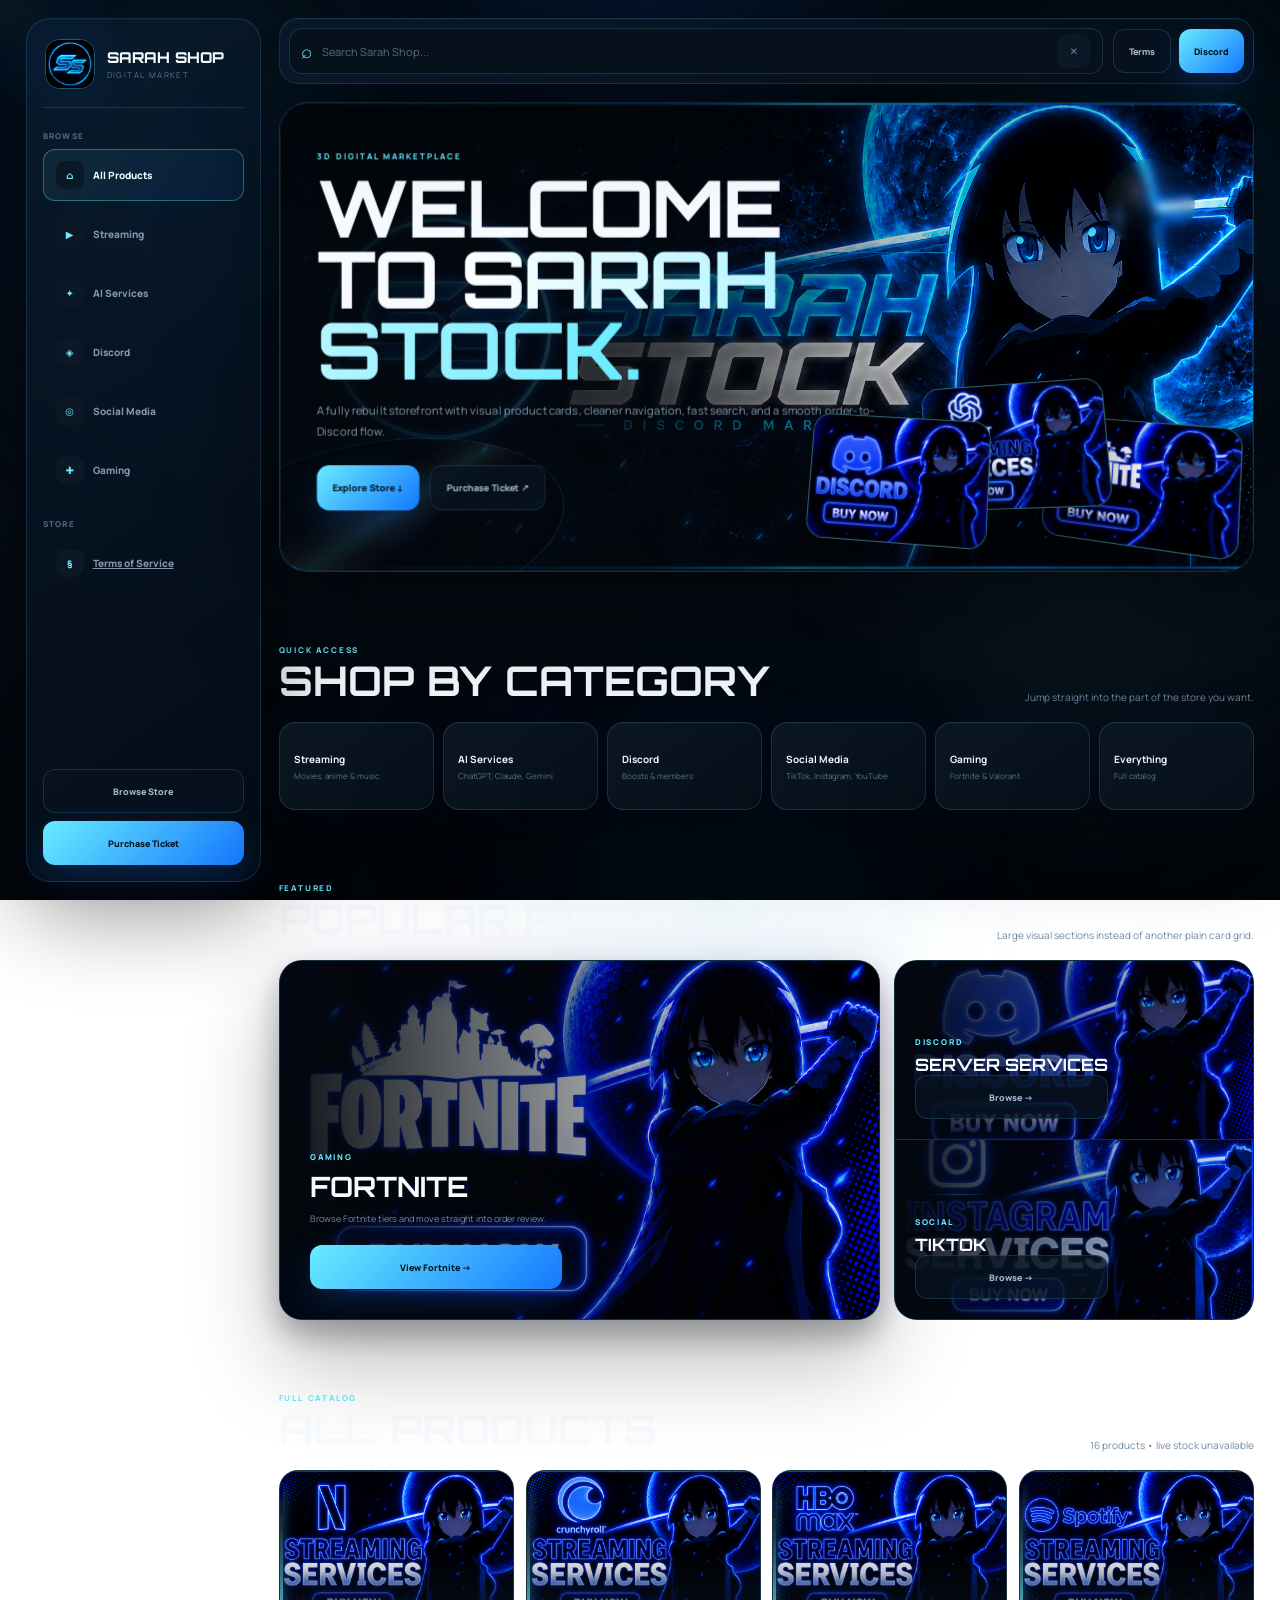
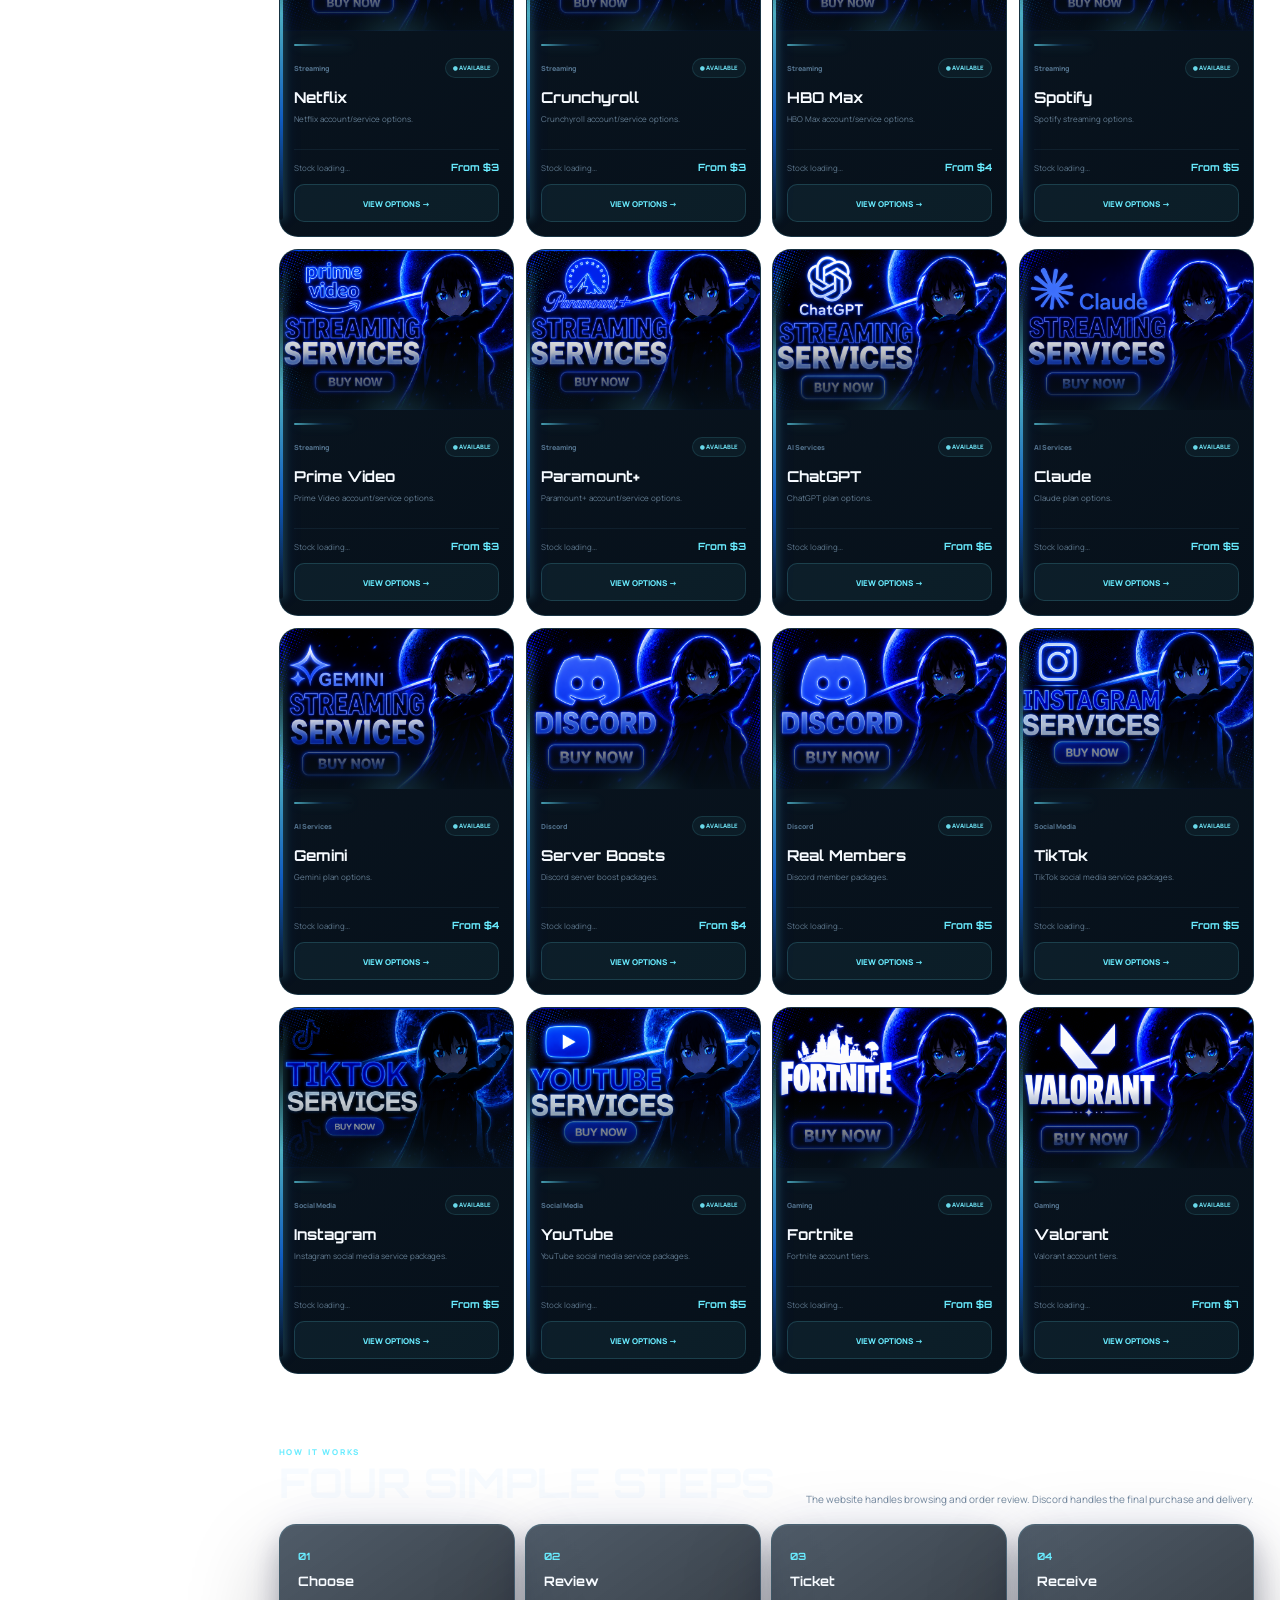
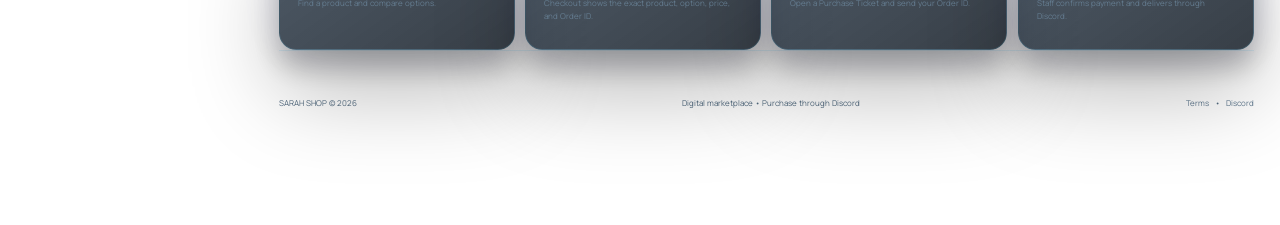
==== commit d017771f: "Add files via upload" ====
--- a/index.html
+++ b/index.html
@@ -264,30 +264,100 @@
 
 <div class="drawer" id="drawer"><div class="drawer-backdrop" data-close></div><aside class="drawer-panel"><div class="drawer-top"><div><div class="kicker">PRODUCT OPTIONS</div><h2 id="drawerTitle">Product</h2></div><button class="close" data-close>×</button></div><div class="drawer-img"><img id="drawerImage" src="sarah-logo.png"></div><p class="drawer-desc" id="drawerDesc"></p><div class="option-list" id="optionList"></div></aside></div>
 
-<script src="products.js"></script><script src="ui.js"></script>
+<script src="config.js"></script><script src="products.js"></script><script src="supabase-products.js"></script><script src="ui.js"></script>
 <script>
 const IMAGES={Netflix:"netflix.png",Crunchyroll:"crunchyroll.png","HBO Max":"hbo-max.png",Spotify:"spotify.png","Prime Video":"prime-video.png","Paramount+":"paramount-plus.png",ChatGPT:"chatgpt.png",Claude:"claude.png",Gemini:"gemini.png","Server Boosts":"discord.png","Real Members":"discord.png",TikTok:"tiktok.png",Instagram:"instagram.png",YouTube:"youtube.png",Fortnite:"fortnite.png",Valorant:"valorant.png"};
 const DESC={Netflix:"Netflix account/service options.",Crunchyroll:"Crunchyroll account/service options.","HBO Max":"HBO Max account/service options.",Spotify:"Spotify streaming options.","Prime Video":"Prime Video account/service options.","Paramount+":"Paramount+ account/service options.",ChatGPT:"ChatGPT plan options.",Claude:"Claude plan options.",Gemini:"Gemini plan options.","Server Boosts":"Discord server boost packages.","Real Members":"Discord member packages.",TikTok:"TikTok social media service packages.",Instagram:"Instagram social media service packages.",YouTube:"YouTube social media service packages.",Fortnite:"Fortnite account tiers.",Valorant:"Valorant account tiers."};
 const CAT={all:"All Products",streaming:"Streaming",ai:"AI Services",discord:"Discord",social:"Social Media",gaming:"Gaming"};
-const groups={};for(const p of SARAH_PRODUCTS){const k=p.cat+"|"+p.name;(groups[k]??=[]).push(p)}
+let LIVE_PRODUCTS = Array.isArray(window.SARAH_PRODUCTS) ? window.SARAH_PRODUCTS.map(x=>({...x,stock:null})) : [];
+let groups={};
 const products=document.getElementById("products"),search=document.getElementById("search"),count=document.getElementById("count");let activeCat="all";
 const money=n=>"$"+Number(n).toFixed(Number(n)%1?2:0);
+
+function rebuildGroups(){
+  groups={};
+  for(const p of LIVE_PRODUCTS){
+    const k=p.cat+"|"+p.name;
+    (groups[k]??=[]).push(p);
+  }
+}
+
+function stockText(items){
+  if(items.some(x=>x.stock===null || x.stock===undefined)) return "Stock loading…";
+  const total=items.reduce((a,x)=>a+Math.max(0,Number(x.stock||0)),0);
+  return total>0 ? `${total} in stock` : "Out of stock";
+}
+
 function render(){
  const q=search.value.trim().toLowerCase();products.innerHTML="";let shown=0;
- for(const [key,items] of Object.entries(groups)){const [cat,name]=key.split("|"),hay=(name+" "+cat+" "+items.map(x=>x.option).join(" ")).toLowerCase();if(activeCat!=="all"&&cat!==activeCat)continue;if(q&&!hay.includes(q))continue;shown++;const min=Math.min(...items.map(x=>Number(x.price)));
-  const el=document.createElement("article");el.className="product tilt";el.innerHTML=`<div class="product-media"><img src="${IMAGES[name]||"sarah-logo.png"}" alt="${name}" loading="lazy"></div><div class="product-body depth-1"><div class="product-top"><small>${CAT[cat]||cat}</small><span class="badge">● AVAILABLE</span></div><h3>${name}</h3><div class="desc">${DESC[name]||"Available Sarah Shop product."}</div><div class="meta"><span>${items.length} option${items.length>1?"s":""}</span><b>From ${money(min)}</b></div><button class="view" data-product="${name}">VIEW OPTIONS →</button></div>`;products.appendChild(el)
+ for(const [key,items] of Object.entries(groups)){
+   const [cat,name]=key.split("|"),hay=(name+" "+cat+" "+items.map(x=>x.option).join(" ")).toLowerCase();
+   if(activeCat!=="all"&&cat!==activeCat)continue;
+   if(q&&!hay.includes(q))continue;
+   shown++;
+   const available=items.filter(x=>x.stock===null || x.stock===undefined || Number(x.stock)>0);
+   const priced=available.length?available:items;
+   const min=Math.min(...priced.map(x=>Number(x.price)));
+   const totalKnown=items.every(x=>x.stock!==null && x.stock!==undefined);
+   const total=items.reduce((a,x)=>a+Math.max(0,Number(x.stock||0)),0);
+   const badge = totalKnown && total<=0 ? "● OUT OF STOCK" : "● AVAILABLE";
+   const el=document.createElement("article");
+   el.className="product tilt";
+   el.innerHTML=`<div class="product-media"><img src="${IMAGES[name]||items[0]?.image||"sarah-logo.png"}" alt="${name}" loading="lazy"></div><div class="product-body depth-1"><div class="product-top"><small>${CAT[cat]||cat}</small><span class="badge">${badge}</span></div><h3>${name}</h3><div class="desc">${DESC[name]||"Available Sarah Shop product."}</div><div class="meta"><span>${stockText(items)}</span><b>From ${money(min)}</b></div><button class="view" data-product="${name}">VIEW OPTIONS →</button></div>`;
+   products.appendChild(el)
  }
- count.textContent=shown===1?"1 product":shown+" products";if(!shown)products.innerHTML='<div class="empty">No products found. Try another search or category.</div>';bindTilt()
-}
-function setCat(cat,scroll=true){activeCat=cat;document.querySelectorAll("[data-cat]").forEach(x=>x.classList.toggle("active",x.dataset.cat===cat));render();if(scroll)document.getElementById("catalog").scrollIntoView({behavior:"smooth"})}
+ count.textContent=shown===1?"1 product":shown+" products";
+ if(!shown)products.innerHTML='<div class="empty">No products found. Try another search or category.</div>';
+ bindTilt()
+}
+
+function setCat(cat,scroll=true){
+ activeCat=cat;
+ document.querySelectorAll("[data-cat]").forEach(x=>x.classList.toggle("active",x.dataset.cat===cat));
+ render();
+ if(scroll)document.getElementById("catalog").scrollIntoView({behavior:"smooth"})
+}
+
 document.querySelectorAll("[data-cat]").forEach(btn=>btn.onclick=()=>setCat(btn.dataset.cat));
 document.querySelectorAll("[data-jump]").forEach(a=>a.onclick=e=>{e.preventDefault();setCat(a.dataset.jump)});
-search.oninput=render;document.getElementById("clearSearch").onclick=()=>{search.value="";render();search.focus()};
+search.oninput=render;
+document.getElementById("clearSearch").onclick=()=>{search.value="";render();search.focus()};
 document.addEventListener("click",e=>{const v=e.target.closest("[data-product]");if(v)openDrawer(v.dataset.product);if(e.target.closest("[data-close]"))closeDrawer()});
 document.addEventListener("keydown",e=>{if(e.key==="Escape")closeDrawer()});
-function openDrawer(name){let found=null;for(const [key,items] of Object.entries(groups)){const [,n]=key.split("|");if(n===name){found=items;break}}if(!found)return;drawerTitle.textContent=name;drawerImage.src=IMAGES[name]||"sarah-logo.png";drawerDesc.textContent=DESC[name]||"Available Sarah Shop product.";optionList.innerHTML=found.map(p=>`<div class="option"><span>${p.option}</span><b>${money(p.price)}</b><a href="checkout.html?id=${encodeURIComponent(p.id)}">Review →</a></div>`).join("");drawer.classList.add("show");document.body.style.overflow="hidden"}
+
+function openDrawer(name){
+ let found=null;
+ for(const [key,items] of Object.entries(groups)){const [,n]=key.split("|");if(n===name){found=items;break}}
+ if(!found)return;
+ drawerTitle.textContent=name;
+ drawerImage.src=IMAGES[name]||found[0]?.image||"sarah-logo.png";
+ drawerDesc.textContent=DESC[name]||"Available Sarah Shop product.";
+ optionList.innerHTML=found.map(p=>{
+   const known=p.stock!==null && p.stock!==undefined;
+   const sold=known && Number(p.stock)<=0;
+   const stock=known ? (sold?"OUT OF STOCK":`${p.stock} LEFT`) : "CHECKING STOCK";
+   return `<div class="option"><span>${p.option}<small style="display:block;margin-top:4px;color:${sold?"#d17777":"#5f8299"}">${stock}</small></span><b>${money(p.price)}</b>${sold?'<span style="padding:8px 10px;color:#6d7b88;font-size:8px;font-weight:900">SOLD OUT</span>':`<a href="checkout.html?id=${encodeURIComponent(p.id)}">Review →</a>`}</div>`;
+ }).join("");
+ drawer.classList.add("show");
+ document.body.style.overflow="hidden"
+}
 function closeDrawer(){drawer.classList.remove("show");document.body.style.overflow=""}
 function bindTilt(){document.querySelectorAll(".tilt").forEach(card=>{if(card.dataset.tiltBound)return;card.dataset.tiltBound="1";card.onmousemove=e=>{if(window.matchMedia("(pointer:coarse)").matches)return;const r=card.getBoundingClientRect(),x=(e.clientX-r.left)/r.width-.5,y=(e.clientY-r.top)/r.height-.5;card.style.transform=`rotateX(${(-y*6).toFixed(2)}deg) rotateY(${(x*7).toFixed(2)}deg) translateY(-3px)`};card.onmouseleave=()=>card.style.transform=""})}
-render();bindTilt();
-</script>
+
+async function loadLiveStore(){
+  rebuildGroups();
+  render(); // immediate local fallback
+  try{
+    const dbProducts=await SARAH_DB.loadProducts();
+    if(dbProducts.length){
+      LIVE_PRODUCTS=dbProducts;
+      rebuildGroups();
+      render();
+    }
+  }catch(err){
+    console.error(err);
+    count.textContent += " • live stock unavailable";
+  }
+}
+loadLiveStore();</script>
 </body></html>
--- a/styles.css
+++ b/styles.css
@@ -0,0 +1,179 @@
+
+:root{
+  --bg:#03060b;
+  --bg2:#07111c;
+  --panel:rgba(8,18,30,.76);
+  --panel-solid:#091522;
+  --panel-2:#0d1b2b;
+  --cyan:#69ecff;
+  --cyan2:#a6f5ff;
+  --blue:#1478ff;
+  --deep:#064fe9;
+  --white:#f7fbff;
+  --muted:#7d92a7;
+  --muted2:#536d85;
+  --line:rgba(102,213,255,.16);
+  --line2:rgba(105,236,255,.36);
+  --shadow:0 30px 90px rgba(0,0,0,.42);
+  --glow:0 0 55px rgba(20,120,255,.16);
+}
+*{box-sizing:border-box}
+html{scroll-behavior:smooth;scroll-padding-top:110px}
+body{
+  margin:0;min-height:100vh;overflow-x:hidden;color:var(--white);
+  font-family:"Manrope",system-ui,sans-serif;
+  background:
+    radial-gradient(circle at 50% -12%,rgba(20,120,255,.18),transparent 30%),
+    radial-gradient(circle at 90% 15%,rgba(0,206,255,.07),transparent 22%),
+    linear-gradient(180deg,#02050a 0%,#050c15 54%,#02050a 100%);
+}
+body::before{
+  content:"";position:fixed;inset:0;z-index:-3;pointer-events:none;opacity:.43;
+  background-image:
+    linear-gradient(rgba(105,236,255,.026) 1px,transparent 1px),
+    linear-gradient(90deg,rgba(105,236,255,.026) 1px,transparent 1px);
+  background-size:50px 50px;
+  mask-image:linear-gradient(#000 0 65%,transparent);
+}
+body::after{
+  content:"";position:fixed;inset:-20%;z-index:-4;pointer-events:none;
+  background:
+    radial-gradient(circle at 25% 30%,rgba(20,120,255,.10),transparent 20%),
+    radial-gradient(circle at 75% 65%,rgba(105,236,255,.06),transparent 18%);
+  filter:blur(40px);
+}
+a{color:inherit}
+button,input{font:inherit}
+.wrap{width:min(94%,1500px);margin-inline:auto}
+.glass{
+  border:1px solid var(--line);
+  background:linear-gradient(145deg,rgba(12,29,47,.72),rgba(5,14,24,.80));
+  backdrop-filter:blur(20px) saturate(130%);
+  -webkit-backdrop-filter:blur(20px) saturate(130%);
+  box-shadow:inset 0 1px 0 rgba(255,255,255,.025),var(--shadow);
+}
+.kicker{color:var(--cyan);font-size:8px;font-weight:900;letter-spacing:1.8px}
+h1,h2,h3{font-family:"Orbitron",sans-serif;margin:0}
+.btn{
+  min-height:44px;padding:0 15px;border-radius:12px;border:1px solid var(--line);
+  background:rgba(8,20,33,.78);color:#a8b9c7;text-decoration:none;
+  display:inline-flex;align-items:center;justify-content:center;gap:8px;
+  font-size:9px;font-weight:900;cursor:pointer;
+  transition:transform .2s ease,border-color .2s ease,background .2s ease,color .2s ease,box-shadow .2s ease;
+}
+.btn:hover{transform:translateY(-2px);border-color:var(--line2);color:#f3fcff}
+.btn.primary{
+  border:0;color:#00141c;background:linear-gradient(135deg,var(--cyan),var(--blue));
+  box-shadow:0 12px 34px rgba(20,120,255,.22);
+}
+.site-nav{
+  position:sticky;top:14px;z-index:50;margin-top:14px;min-height:78px;padding:0 16px;
+  border-radius:21px;display:flex;align-items:center;justify-content:space-between;gap:12px;
+}
+.brand{display:flex;align-items:center;gap:12px;text-decoration:none}
+.brand img{width:50px;height:50px;border-radius:15px;border:1px solid rgba(105,236,255,.28);box-shadow:var(--glow)}
+.brand strong{display:block;font:800 15px Orbitron}
+.brand small{display:block;margin-top:2px;color:#5f768b;font-size:8px;letter-spacing:1.4px}
+.nav-actions{display:flex;gap:8px;align-items:center;flex-wrap:wrap}
+.page-shell{width:min(94%,1500px);margin:20px auto 90px}
+.section{margin-top:72px}
+.section-head{display:flex;justify-content:space-between;align-items:end;gap:20px;margin-bottom:16px}
+.section-head h2{font-size:clamp(26px,3.2vw,42px)}
+.section-head p{max-width:520px;margin:0;text-align:right;color:#72889d;font-size:10px;line-height:1.7}
+
+/* 3D engine */
+.scene{perspective:1200px}
+.tilt{
+  transform-style:preserve-3d;
+  transition:transform .18s ease,box-shadow .2s ease,border-color .2s ease;
+  will-change:transform;
+}
+.tilt:hover{border-color:var(--line2);box-shadow:0 30px 80px rgba(0,0,0,.34),0 0 45px rgba(20,120,255,.08)}
+.depth-1{transform:translateZ(16px)}
+.depth-2{transform:translateZ(30px)}
+.depth-3{transform:translateZ(45px)}
+.floaty{animation:floaty 5s ease-in-out infinite}
+.floaty:nth-child(2){animation-delay:-1.7s}
+.floaty:nth-child(3){animation-delay:-3.1s}
+@keyframes floaty{0%,100%{transform:translateY(0)}50%{transform:translateY(-8px)}}
+
+/* Footer */
+.site-footer{
+  min-height:105px;border-top:1px solid var(--line);display:flex;align-items:center;justify-content:space-between;
+  gap:20px;flex-wrap:wrap;color:#526b80;font-size:8px;
+}
+.site-footer a{text-decoration:none;color:#617a90}.site-footer a:hover{color:var(--cyan)}
+
+@media(max-width:760px){
+  .brand small{display:none}.nav-actions .btn:first-child{display:none}
+  .section-head{align-items:start;flex-direction:column}.section-head p{text-align:left}
+}
+
+
+/* ===== MAX 3D / MOTION UPGRADE ===== */
+:root{
+  --neon-shadow:0 0 25px rgba(105,236,255,.22),0 0 55px rgba(20,120,255,.14);
+}
+body{background-attachment:fixed}
+body .aurora{
+  position:fixed;inset:-20%;z-index:-5;pointer-events:none;filter:blur(60px);opacity:.75;
+  background:
+    radial-gradient(circle at 25% 20%,rgba(105,236,255,.10),transparent 16%),
+    radial-gradient(circle at 75% 35%,rgba(20,120,255,.12),transparent 18%),
+    radial-gradient(circle at 55% 85%,rgba(0,168,255,.08),transparent 20%);
+  animation:auroraShift 14s ease-in-out infinite alternate;
+}
+@keyframes auroraShift{
+  0%{transform:translate3d(-1.5%,-1%,0) scale(1)}
+  100%{transform:translate3d(1.5%,1.3%,0) scale(1.05)}
+}
+.cursor-glow{
+  position:fixed;left:0;top:0;width:260px;height:260px;border-radius:50%;pointer-events:none;z-index:-1;
+  background:radial-gradient(circle,rgba(105,236,255,.08),rgba(20,120,255,.04) 35%,transparent 70%);
+  transform:translate(-50%,-50%);filter:blur(4px);
+}
+.holo{
+  position:relative;overflow:hidden;
+}
+.holo:before{
+  content:"";position:absolute;inset:-120% -25%;pointer-events:none;z-index:5;
+  background:linear-gradient(115deg,transparent 38%,rgba(255,255,255,.035) 45%,rgba(105,236,255,.10) 50%,rgba(255,255,255,.035) 55%,transparent 62%);
+  transform:translateX(-28%) rotate(8deg);
+  animation:holoSweep 7s linear infinite;
+}
+@keyframes holoSweep{
+  0%{transform:translateX(-42%) rotate(8deg)}
+  100%{transform:translateX(42%) rotate(8deg)}
+}
+.depth-shadow{
+  box-shadow:
+    0 1px 0 rgba(255,255,255,.03) inset,
+    0 16px 28px rgba(0,0,0,.24),
+    0 40px 90px rgba(0,0,0,.28),
+    0 0 55px rgba(20,120,255,.07);
+}
+.neon-edge{
+  position:relative;
+}
+.neon-edge:after{
+  content:"";position:absolute;inset:-1px;border-radius:inherit;pointer-events:none;
+  box-shadow:inset 0 0 0 1px rgba(105,236,255,.08),0 0 28px rgba(20,120,255,.07);
+}
+.parallax-float{transform-style:preserve-3d;will-change:transform}
+.float-ring{
+  position:absolute;border:1px solid rgba(105,236,255,.14);border-radius:50%;pointer-events:none;transform-style:preserve-3d;
+  box-shadow:0 0 40px rgba(20,120,255,.06),inset 0 0 30px rgba(105,236,255,.03);
+}
+.float-ring.r1{width:220px;height:220px;animation:ringSpin 18s linear infinite}
+.float-ring.r2{width:130px;height:130px;animation:ringSpin 12s linear reverse infinite}
+@keyframes ringSpin{to{transform:rotateZ(360deg) rotateX(16deg)}}
+.glow-text{
+  text-shadow:0 0 18px rgba(105,236,255,.14),0 0 28px rgba(20,120,255,.08)
+}
+.btn.primary:hover{
+  box-shadow:0 14px 38px rgba(20,120,255,.28),0 0 30px rgba(105,236,255,.12);
+}
+@media (prefers-reduced-motion:reduce){
+  *,*:before,*:after{animation:none!important;transition:none!important;scroll-behavior:auto!important}
+  .cursor-glow{display:none}
+}
